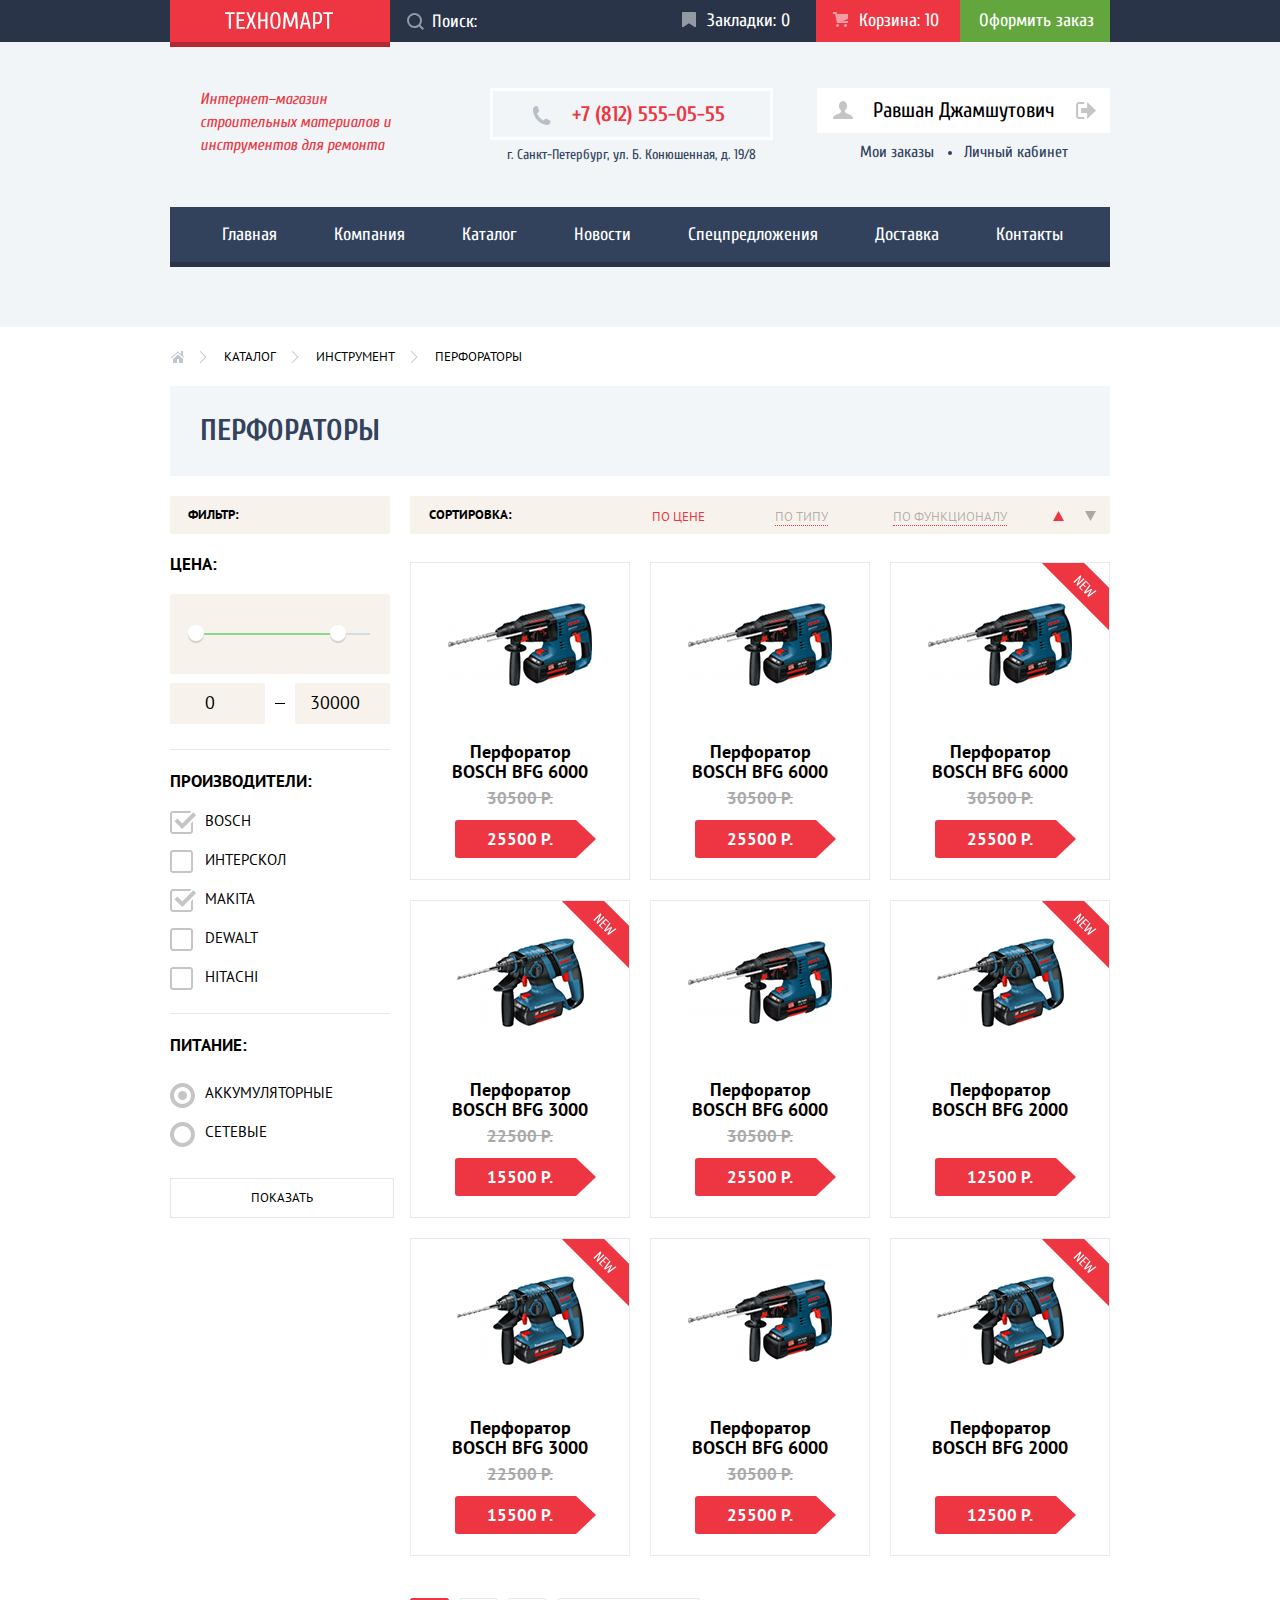
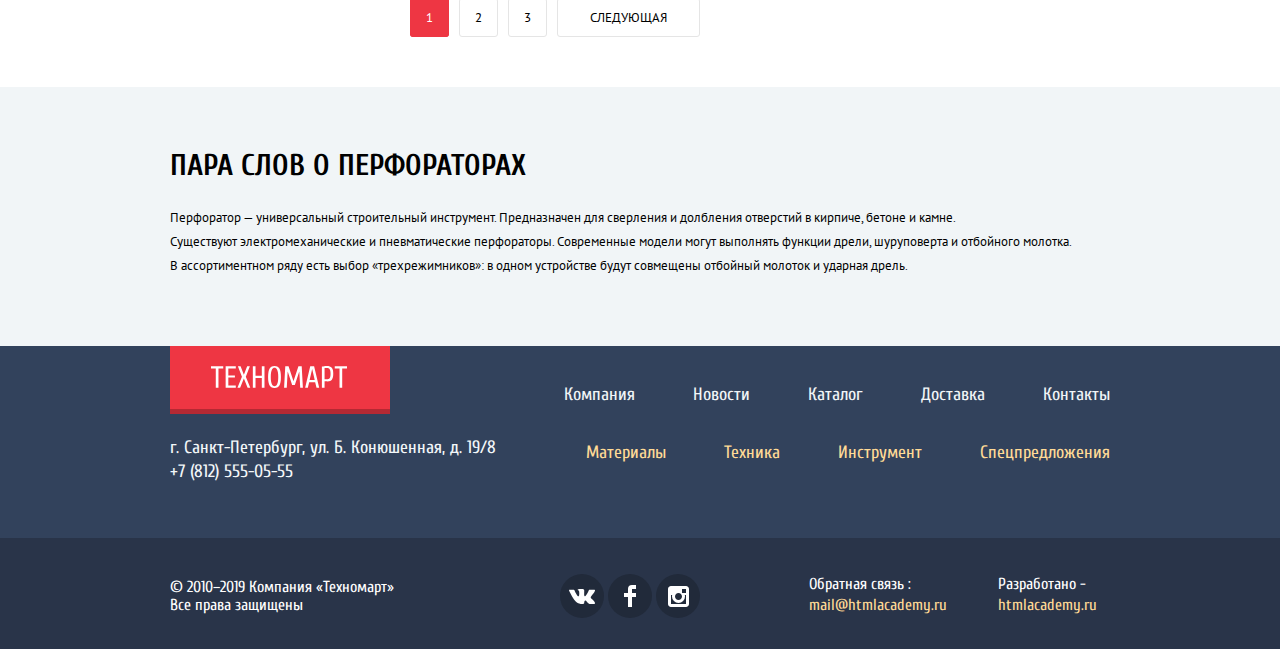
==== catalog.html @ 27605717 "Сделал правки по мелкой сетке" ====
<!DOCTYPE html>
<html class="page" lang="ru">
  <head>
    <meta charset="utf-8">
    <title>HTML Academy: Техномарт</title>
    <link href="https://fonts.googleapis.com/css2?family=Cuprum:ital,wght@0,400;0,700;1,400&family=PT+Sans&display=swap"
      rel="stylesheet">
    <link rel="stylesheet" href="css/normalize.css">
    <link rel="stylesheet" href="css/style.css">
  </head>
  <body class="page-body">

    <header class="page-header">
      <div class="page-header__wrap--background">
        <div class="page-header__wrap container">
          <a class="page-header__logo-link" href="index.html">
            <img class="page-header__logo-img" src="images/logo-technomart.svg" alt="Логотип Техномарт">
          </a>
          <form class="page-header__search-form" action="https://echo.htmlacademy.ru" method="post">
            <label class="visually-hidden" for="main-search">Поиск</label>
            <input class="page-header__search" type="search" name="text" id="main-search" placeholder="Поиск:">
            <svg class="page-header__search--svg" xmlns="http://www.w3.org/2000/svg" width="17" height="17" viewBox="0 0 17 17">
              <path d="M17 15.586l-3.542-3.542A7.465 7.465 0 0 0 15 7.5 7.5 7.5 0 1 0 7.5 15c1.71 0 3.282-.579
                 4.544-1.542L15.586 17 17 15.586zM2 7.5C2 4.467 4.467 2 7.5 2 10.532 2 13
                 4.467 13 7.5c0 3.032-2.468 5.5-5.5 5.5A5.506 5.506 0 0 1 2 7.5z" />
            </svg>
          </form>
          <div class="page-header__wrap-carts">
            <a class="link page-header__bookmark-link" href="#">Закладки: 0</a>
            <a class="link page-header__cart-link page-header__cart-link--red" href="#">Корзина: 10</a>
            <a class="link page-header__order-link" href="#">Оформить заказ</a>
          </div>
        </div>
      </div>
      <div class="page-header__wrap-inner container">
        <p class="page-header__title">
          Интернет&ndash;магазин
          строительных материалов
          и инструментов для ремонта
        </p>
        <div class="page-header__wrap-communication">
          <a class="page-header__tel-link" href="tel:+78125550555">
            <img class="page-header__tel-img" src="images/icon-phone.svg" alt="">
            +7 (812) 555-05-55
          </a>
          <p class="page-header__text">
            г. Санкт-Петербург, ул. Б. Конюшенная, д. 19/8
          </p>
        </div>
        <div class="page-header__wrap-user">
          <div class="page-header__user-box">
            <a class="page-header__user" href="#">
              <svg class="page-header__login-picture page-header__user-picture--catalog" xmlns="http://www.w3.org/2000/svg"
                width="20" height="18"
                viewBox="0 0 20 18">
                <path d="M17.881 14.166c-2.144-.735-4.256-1.666-5.207-2.39-.657-.501-.77-1.618-.517-2.415 1.118-.903 1.864-2.477 
                  1.864-4.278C14.021 2.276 12.221 0 10 0S5.979 2.276 5.979 5.083c0 1.801.746 3.374 1.863 4.277.253.798.141 
                  1.915-.517 2.416-.95.724-3.063 1.654-5.207 2.39S0 18 0 18h20s.025-3.099-2.119-3.834z"/>
              </svg>
              Равшан Джамшутович
            </a>
            <a href="" class="page-header__logout-link">    
              <svg class="page-header__logout-picture--catalog"
                xmlns="http://www.w3.org/2000/svg" width="21" height="17" viewBox="0 0 21 17">
                <path d="M21 8.5L12.125 0v6h-6v5h6v6z"/>
                <path d="M3.106 13.952V3.048c.018-.376.171-1.057 1.01-1.057h5.027V0H4.116C1.938 0 1.112 1.81 
                  1.087 3.027v10.946C1.112 15.189 1.938 17 4.116 17h5.027v-1.99H4.116c-.839 0-.992-.683-1.01-1.058z"/>
              </svg>
            </a>
          </div>
          <ul class="page-header__user-list">
            <li class="page-header__user-item">
              <a class="page-header__user-link" href="#">Мои заказы</a>
            </li>
            <li class="page-header__user-item">
              <a class="page-header__user-link" href="#">Личный кабинет</a>
            </li>
          </ul>
        </div>
      </div>
      <nav class="page-header__navigation container">
        <div class="page-header__wrap-navigation">
          <ul class="page-header__nav-list">
            <li class="page-header__nav-item">
              <a class="page-header__nav-link page-header__nav-link--left" href="index.html">Главная</a>
            </li>
            <li class="page-header__nav-item">
              <a class="page-header__nav-link" href="#">Компания</a>
            </li>
            <li class="page-header__nav-item">
              <a class="page-header__nav-link" href="#">Каталог</a>
            </li>
            <li class="page-header__nav-item">
              <a class="page-header__nav-link" href="#">Новости</a>
            </li>
            <li class="page-header__nav-item">
              <a class="page-header__nav-link" href="#">Спецпредложения</a>
            </li>
            <li class="page-header__nav-item">
              <a class="page-header__nav-link" href="#">Доставка</a>
            </li>
            <li class="page-header__nav-item">
              <a class="page-header__nav-link page-header__nav-link--right" href="#">Контакты</a>
            </li>
          </ul>
        </div>
      </nav>
    </header>

    <main class="page-catalog">
      <div class="container">
        <ul class="page-catalog__list">
          <li class="page-catalog__item page-catalog__item--img">
            <a class="page-catalog__link page-catalog__link--img" href="index.html"><span class="visually-hidden">На
                главную</span></a>
          </li>
          <li class="page-catalog__item">
            <a class="page-catalog__link" href="#">Каталог</a>
          </li>
          <li class="page-catalog__item">
            <a class="page-catalog__link" href="#">Инструмент</a>
          </li>
          <li class="page-catalog__item">
            <a class="page-catalog__link" href="#">Перфораторы</a>
          </li>
        </ul>
        <h1 class="page-catalog__title">Перфораторы</h1>
      </div>

      <div class="main-catalog__wrap container">
        <section class="filters">
          <h2 class="filters__title">Фильтр:</h2>
          <form class="filter-form" action="http://echo.htmlacademy.ru" method="get">
            <fieldset class="filter-slider">
              <legend class="filte-slider__title">Цена:</legend>
              <div class="filter-slider__range">
                <div class="filter-slider__range-controls">
                  <div class="filter-slider__scale">
                    <div class="filter-slider__bar"></div>
                  </div>
                  <div class="filter-slider__toggle toggle-min" tabindex="0"></div>
                  <div class="filter-slider__toggle toggle-max" tabindex="0"></div>
                </div>
                <div class="filter-slider__price-controls">
                  <label for="" class="price-label min-price">
                    <input type="number" name="min-price" value="0">
                  </label>
                  <label for="" class="price-label max-price">
                    <input type="number" name="max-price" value="30000">
                  </label>
                </div>
              </div>
            </fieldset>
            <fieldset class="filter-checkbox">
              <legend class="filter-checkbox__title">производители:</legend>
              <ul class="filter-checkbox__list">
                <li class="filter-checkbox__item">
                  <label class="filter-checkbox__label" for="filter-bosch">
                    <input class=" visually-hidden filter-checkbox__input" type="checkbox" name="bosch"
                      id="filter-bosch" checked>
                      <span class="filter-checkbox__box"></span>
                      Bosch
                  </label>
                </li>
                <li class="filter-checkbox__item">    
                  <label class="filter-checkbox__label" for="filter-interscol">
                    <input class="visually-hidden filter-checkbox__input" type="checkbox" name="interscol"
                      id="filter-interscol">
                      <span class="filter-checkbox__box"></span>
                      интерскол
                  </label>
                </li>
                <li class="filter-checkbox__item">
                  <label class="filter-checkbox__label" for="filter-makita">
                    <input class="visually-hidden filter-checkbox__input" type="checkbox" name="makita"
                      id="filter-makita" checked>
                      <span class="filter-checkbox__box"></span>
                      makita
                  </label>
                </li>
                <li class="filter-checkbox__item">
                  <label class="filter-checkbox__label" for="filter-dewalt">
                    <input class="visually-hidden filter-checkbox__input" type="checkbox" name="dewalt"
                      id="filter-dewalt">
                      <span class="filter-checkbox__box"></span>
                      dewalt
                  </label>
                </li>
                <li class="filter-checkbox__item">
                  <label class="filter-checkbox__label" for="filter-hitachi">
                    <input class="visually-hidden filter-checkbox__input" type="checkbox" name="hitachi"
                      id="filter-hitachi">
                      <span class="filter-checkbox__box"></span>
                      hitachi
                  </label>
                </li>
              </ul>
            </fieldset>
            <fieldset class="filter-radio">
              <legend class="filter-radio__title">Питание:</legend>
              <ul class="filter-radio__list">
                <li class="filter-radio__item">
                  <label class="filter-radio__label" for="filter-battery">
                    <input class="visually-hidden filter-radio__input" type="radio" name="power-supply" value="battery"
                      id="filter-battery" checked>
                      <span class="filter-radio__box"></span>
                      Аккумуляторные
                  </label>
                </li>
                <li class="filter-radio__item"> 
                  <label class="filter-radio__label" for="filter-network">
                    <input class="visually-hidden filter-radio__input" type="radio" name="power-supply" value="network"
                      id="filter-network">
                      <span class="filter-radio__box"></span>
                      Сетевые
                  </label>
                </li>
              </ul>
            </fieldset>
            <button class="filter-form__button" type="submit">Показать</button>
          </form>
        </section>

        <section class="catalog">
          <div class="catalog-nav__wrap">
            <h2 class="catalog-nav__title">Сортировка:</h2>
            <ul class="catalog-nav__list">
              <li class="catalog-nav__item">
                <a class="catalog-nav__link catalog-nav__link--active" href="#">по цене</a>
              </li>
              <li class="catalog-nav__item">
                <a class="catalog-nav__link" href="#">по типу</a>
              </li>
              <li class="catalog-nav__item">
                <a class="catalog-nav__link" href="#">по функционалу</a>
              </li>
              <li class="catalog-nav__item">
                <a class="catalog-nav__link catalog-nav__link--up catalog-nav__link--active" href="#"><span
                    class="visually-hidden">вверх</span>
                  <svg class="catalog-nav__img--up" xmlns="http://www.w3.org/2000/svg" width="11" height="10"
                    viewBox="0 0 11 10">
                    <path d="M5.5 0L0 10h11z"/>
                  </svg>
                </a>
              </li>
              <li class="catalog-nav__item">
                <a class="catalog-nav__link catalog-nav__link--down" href="#"><span class="visually-hidden">вниз</span>
                  <svg class="catalog-nav__img--down" xmlns="http://www.w3.org/2000/svg" width="11" height="10"
                    viewBox="0 0 11 10">
                    <path d="M5.5 10L0 0h11"/>
                  </svg>
                </a>
              </li>
            </ul>
          </div>
          <ul class="catalog__list">
            <li class="catalog__item card__item">
              <div class="card-item__wrap-buy">
                <a class="product-link__buy link__active" href="#">Купить</a>
                <a class="product-link__bookmarks link__active" href="#">В закладки</a>
              </div>
              <div class="card-wrap__item-img">
                <img class="catalog__img" src="images/bosch-bfg-6000.png" alt="Перфоратор bosch bfg 6000">
              </div>
              <div class="card-item__wrap-info">
                <h3 class="card__item-title">
                  Перфоратор BOSCH
                  BFG 6000
                </h3>
                <p class="card__item-subtitle price__subtitle">30500 Р.</p>
                <p class="card__item-text price__text">25500 Р.</p>
              </div>
            </li>
            <li class="catalog__item card__item">
              <div class="card-item__wrap-buy">
                <a class="product-link__buy link__active" href="#">Купить</a>
                <a class="product-link__bookmarks link__active" href="#">В закладки</a>
              </div>
              <div class="card-wrap__item-img">
                <img class="catalog__img" src="images/bosch-bfg-6000.png" alt="Перфоратор bosch bfg 6000">
              </div>
              <div class="card-item__wrap-info">
                <h3 class="card__item-title">
                  Перфоратор BOSCH
                  BFG 6000
                </h3>
                <p class="card__item-subtitle price__subtitle">30500 Р.</p>
                <p class="card__item-text price__text">25500 Р.</p>
              </div>
            </li>
            <li class="catalog__item card__item card__item--new">
              <div class="card-item__wrap-buy">
                <a class="product-link__buy link__active" href="#">Купить</a>
                <a class="product-link__bookmarks link__active" href="#">В закладки</a>
              </div>
              <div class="card-wrap__item-img">
                <img class="catalog__img" src="images/bosch-bfg-6000.png" alt="Перфоратор bosch bfg 6000">
              </div>
              <div class="card-item__wrap-info">
                <h3 class="card__item-title">
                  Перфоратор BOSCH
                  BFG 6000
                </h3>
                <p class="card__item-subtitle price__subtitle">30500 Р.</p>
                <p class="card__item-text price__text">25500 Р.</p>
              </div>
            </li>
            <li class="catalog__item card__item card__item--new">
              <div class="card-item__wrap-buy">
                <a class="product-link__buy link__active" href="#">Купить</a>
                <a class="product-link__bookmarks link__active" href="#">В закладки</a>
              </div>
              <div class="card-wrap__item-img">
                <img class="catalog__img" src="images/bosch-bfg-3000.png" alt="Перфоратор bosch bfg 3000">
              </div>
              <div class="card-item__wrap-info">
                <h3 class="card__item-title">
                  Перфоратор BOSCH
                  BFG 3000
                </h3>
                <p class="card__item-subtitle price__subtitle">22500 Р.</p>
                <p class="card__item-text price__text">15500 Р.</p>
              </div>
            </li>
            <li class="catalog__item card__item">
              <div class="card-item__wrap-buy">
                <a class="product-link__buy link__active" href="#">Купить</a>
                <a class="product-link__bookmarks link__active" href="#">В закладки</a>
              </div>
              <div class="card-wrap__item-img">
                <img class="catalog__img" src="images/bosch-bfg-6000.png" alt="Перфоратор bosch bfg 6000">
              </div>
              <div class="card-item__wrap-info">
                <h3 class="card__item-title">
                  Перфоратор BOSCH
                  BFG 6000
                </h3>
                <p class="card__item-subtitle price__subtitle">30500 Р.</p>
                <p class="card__item-text price__text">25500 Р.</p>
              </div>
            </li>
            <li class="catalog__item card__item card__item--new">
              <div class="card-item__wrap-buy">
                <a class="product-link__buy link__active" href="#">Купить</a>
                <a class="product-link__bookmarks link__active" href="#">В закладки</a>
              </div>
              <div class="card-wrap__item-img">
                <img class="catalog__img" src="images/bosch-bfg-2000.png" alt="Перфоратор bosch bfg 2000">
              </div>
              <div class="card-item__wrap-info">
                <h3 class="card__item-title price__title--padding">
                  Перфоратор BOSCH
                  BFG 2000
                </h3>
                <p class="card__item-text price__text">12500 Р.</p>
              </div>
            </li>
            <li class="catalog__item card__item card__item--new">
              <div class="card-item__wrap-buy">
                <a class="product-link__buy link__active" href="#">Купить</a>
                <a class="product-link__bookmarks link__active" href="#">В закладки</a>
              </div>
              <div class="card-wrap__item-img">
                <img class="catalog__img" src="images/bosch-bfg-3000.png" alt="Перфоратор bosch bfg 3000">
              </div>
              <div class="card-item__wrap-info">
                <h3 class="card__item-title">
                  Перфоратор BOSCH
                  BFG 3000
                </h3>
                <p class="card__item-subtitle price__subtitle">22500 Р.</p>
                <p class="card__item-text price__text">15500 Р.</p>
              </div>
            </li>
            <li class="catalog__item card__item">
              <div class="card-item__wrap-buy">
                <a class="product-link__buy link__active" href="#">Купить</a>
                <a class="product-link__bookmarks link__active" href="#">В закладки</a>
              </div>
              <div class="card-wrap__item-img">
                <img class="catalog__img" src="images/bosch-bfg-6000.png" alt="Перфоратор bosch bfg 6000">
              </div>
              <div class="card-item__wrap-info">
                <h3 class="card__item-title">
                  Перфоратор BOSCH
                  BFG 6000
                </h3>
                <p class="card__item-subtitle price__subtitle">30500 Р.</p>
                <p class="card__item-text price__text">25500 Р.</p>
              </div>
            </li>
            <li class="catalog__item card__item card__item--new">
              <div class="card-item__wrap-buy">
                <a class="product-link__buy link__active" href="#">Купить</a>
                <a class="product-link__bookmarks link__active" href="#">В закладки</a>
              </div>
              <div class="card-wrap__item-img">
                <img class="catalog__img" src="images/bosch-bfg-2000.png" alt="Перфоратор bosch bfg 2000">
              </div>
              <div class="card-item__wrap-info">
                <h3 class="card__item-title price__title--padding">
                  Перфоратор BOSCH
                  BFG 2000
                </h3>
                <p class="card__item-text price__text">12500 Р.</p>
              </div>
            </li>
          </ul>
          <ul class="pagination__list">
            <li class="pagination__item pagination__item--active">
              <a class="pagination__link pagination__link--active" href="#">1</a>
            </li>
            <li class="pagination__item">
              <a class="pagination__link" href="#">2</a>
            </li>
            <li class="pagination__item">
              <a class="pagination__link" href="#">3</a>
            </li>
            <li class="pagination__item">
              <a class="pagination__link pagination__link--next" href="#">Следующая</a>
            </li>
          </ul>
        </section>
      </div>

      <section class="catalog-footer">
        <div class="container">
          <h2 class="catalog-footer__title">
            ПАРА СЛОВ О ПЕРФОРАТОРАХ
          </h2>
          <p class="catalog-footer__text">
            Перфоратор — универсальный строительный инструмент. Предназначен для сверления и долбления отверстий в кирпиче,
            бетоне и камне.</br>
            Существуют электромеханические и пневматические перфораторы. Современные модели могут выполнять функции дрели,
            шуруповерта и отбойного молотка.</br>
            В ассортиментном ряду есть выбор «трехрежимников»: в одном устройстве будут совмещены отбойный молоток и ударная
            дрель.
          </p>
        </div>
      </section>
    </main>

    <footer class="page-footer">
      <div class="footer-nav">
        <div class="footer-nav__wrap container">
          <div class="footer-nav__wrap-logo">
            <a class="footer-nav__logo-link" href="index.html">
              <img class="footer-nav__logo-img" src="images/logo-technomart.svg" alt="Логотип Техномарт">
            </a>
            <p class="footer-nav__text">
              г. Санкт-Петербург, ул. Б. Конюшенная, д. 19/8
            </p>
            <a class="footer-nav__tel-link" href="tel:+78125550555">+7 (812) 555-05-55</a>
          </div>
          <div class="footer-nav__wrap-list">
            <ul class="footer-nav__list">
              <li class="footer-nav__item">
                <a class="footer-nav__link" href="#">Компания</a>
              </li>
              <li class="footer-nav__item">
                <a class="footer-nav__link" href="#">Новости</a>
              </li>
              <li class="footer-nav__item">
                <a class="footer-nav__link" href="catalog.html">Каталог</a>
              </li>
              <li class="footer-nav__item">
                <a class="footer-nav__link" href="#">Доставка</a>
              </li>
              <li class="footer-nav__item">
                <a class="footer-nav__link" href="#">Контакты</a>
              </li>
            </ul>
            <ul class="footer-nav__list--yellow">
              <li class="footer-nav__item">
                <a class="footer-nav__link footer-nav__link--yellow" href="#">Материалы</a>
              </li>
              <li class="footer-nav__item">
                <a class="footer-nav__link footer-nav__link--yellow" href="#">Техника</a>
              </li>
              <li class="footer-nav__item">
                <a class="footer-nav__link footer-nav__link--yellow" href="#">Инструмент</a>
              </li>
              <li class="footer-nav__item">
                <a class="footer-nav__link footer-nav__link--yellow" href="#">Спецпредложения</a>
              </li>
            </ul>
          </div>
        </div>
      </div>
      <div class="footer-basement">
        <div class="footer-basement__wrap container">
          <div class="footer-info">
            <p class="footer-info__text">
              © 2010–2019 Компания «Техномарт»
              Все права защищены
            </p>
          </div>
          <div class="footer-social">
            <ul class="footer-social__list">
              <li class="footer-social__item">
                <a class="footer-social__button" href="#">
                  <span class="visually-hidden">Вконтакте</span>
                  <img class="footer-social__img" src="images/icon-vk.svg" alt="Вконтакте">
                </a>
              </li>
              <li class="footer-social__item">
                <a class="footer-social__button" href="#">
                  <span class="visually-hidden">Фейсбук</span>
                  <img class="footer-social__img" src="images/icon-fb.svg" alt="Фейсбук">
                </a>
              </li class="footer-social__item">
              <li>
                <a class="footer-social__button" href="#">
                  <span class="visually-hidden">Инстаграмм</span>
                  <img class="footer-social__img" src="images/icon-insta.svg" alt="Инстаграмм">
                </a>
              </li>
            </ul>
          </div>
          <div class="footer-copyright">
            <div class="footer-copyright__box">
              <p class="footer-copyright__text">
                Обратная связь :
              </p>
              <a class="footer-copyright__link" href="#">mail@htmlacademy.ru</a>
            </div>
            <div class="footer-copyright__box">
              <p class="footer-copyright__text">
                Разработано -
              </p>
              <a class="footer-copyright__link" href="#">htmlacademy.ru</a>
            </div>
          </div>
        </div>
      </div>
    </footer>

  </body>
</html>
---- css/style.css ----
/* Variables */

:root {
  --social-bg: #212A3A;
  --black-grey: #32425C;
  --dark-blue: #293449;
  --dark-blueblack: #1D2739;
  --basic-red: #EE3643;
  --basic-green: #63A63E;
  --basic-grey: #3D546F;
  --basic-greyborder: #E5E5E5;
  --basic-greylight: #C5C5C5;
  --basic-background: #F1F5F7;
  --wight: #ffffff;
  --special-yellow: #FFBF47;
  --special-yellowblack: #FFC047;
  --special-blue: #3BBCE3;
  --special-lilac: #DC91D8;
  --special-greenlight: #8ED78F;
  --special-yellowlight: #FFD180;
  --success: #5FBB2D;
  --error: #BA2732;
  --greylight: #EAEAEA;
  --black: #000000;
  --decor-grey: #A9A9A9;
  --title-grey: #F9F5F0;
  --grey: #F3F7F9;
  --yellow: #FFDA96;
  --background: #F2F6F8;
  --filter: #F7F3EC;
  --basic-green-black: #518534;
  --wight-5: rgba(255, 255, 255, 0.5);
  --wight-3: rgba(255, 255, 255, 0.3);
  --grey-popup: #F4F4F4;
  --popup-order-grey: #F1F1F1;
  --black-bg-link: #161D29;
  --black-3: rgba(0, 0, 0, 0.3);
}

    /* Global */

*, *::before, *::after {
  box-sizing: border-box;
}    

body {
  min-width: 940px;
  font-family: "Cuprum", Arial, sans-serif;
  padding: 0;
  font-size: 18px;
  line-height: 24px;
  font-weight: normal;
  color: var(--black);
  background-color: var(--basic-background);
  box-sizing: border-box;
}

a {
  text-decoration: none;
}

img {
  max-width: 100%;
  height: auto;
}

ul {
  padding: 0;
  margin: 0;
}

h1, h2, h3, h4, h5, h6 {
  margin: 0;
  padding: 0;
}

p {
  margin: 0;
}

.container {
  width: 940px;
  margin: 0 auto;
  padding: 0;
}

.visually-hidden {
  position: absolute;
  width: 1px;
  height: 1px;
  margin: -1px;
  border: 0;
  padding: 0;
  white-space: nowrap;
  -webkit-clip-path: inset(100%);
  clip-path: inset(100%);
  clip: rect(0 0 0 0);
  overflow: hidden;
}

.button {
  color: var(--wight);
  background-color: var(--basic-red);
}

.button:active {
  background-color: var(--error);
}

.page-main {
  background-color: var(--wight);
}

.page {
  height: 100%;
}

.page-body {
  min-height: 100%;
  display: grid;
  grid-template-rows: min-content 1fr min-content;
  align-content: start;
}

  /* header */

.page-header__wrap--background {
  background-color: var(--dark-blue);
}

.page-header__wrap {
  height: 42px;
  font-size: 18px;
  line-height: 24px;
  color: var(--wight);
  background-color: var(--dark-blue);
  display: flex;
  align-items: center;
}

.page-header__logo-link {
  width: 220px;
  height: 51px;
  background-color: var(--basic-red);
  
  box-shadow: inset 0px -5px 0px rgba(0, 0, 0, 0.24);
}

.page-header__logo-img {
  padding: 16px 57px 17px 55px;
}

.page-header__logo-img:active {
  background-color: var(--error);
}

.page-header__search-form {
  position: relative;
}

.page-header__search {
  outline: none;
  width: 271px;
  height: 42px;
  border: none;
  background-color: var(--dark-blue);
  padding-left: 42px;
}

.page-header__search::placeholder {
  color: var(--wight);
  font-size: 18px;
  line-height: 24px;
}

.page-header__search:focus {
  background-color: var(--wight);
  color: var(--black);
  border: none;
}

.page-header__search--svg {
  position: absolute;
  fill: var(--wight);
  opacity: 0.5;
  background-color: transparent;
  left: 17px;
  top: 13px;
}

.page-header__search:focus + .page-header__search--svg {
  fill: var(--basic-red);
  opacity: 1;
}

.page-header__wrap-carts {
  display: flex;
  margin-left: auto;
}

.link {
  list-style: none;
  color: var(--wight);
}

.page-header__bookmark-link {
  position: relative;
  padding: 9px 26px 9px 43px;
}

.page-header__bookmark-link:active {
  color: var(--wight-5);
  background-color: var(--black-bg-link);
}

.page-header__bookmark-link::before {
  content: " ";
  position: absolute;
  left: 18px;
  top: 12px;
  width: 15px;
  height: 15px;
  background-image: url(../images/icon-bookmark.svg);
  background-repeat: no-repeat;
  background-position: 0 0;
  opacity: 0.5;
}

.page-header__bookmark-link:hover::before {
  opacity: 1;
}

.page-header__bookmark-link:active::before {
  opacity: 0.5;
}

.page-header__cart-link {
  position: relative;
  padding: 9px 26px 9px 43px;
}

.page-header__cart-link:active {
  color: var(--wight-5);
  background-color: var(--black-bg-link);
}

.page-header__cart-link::before {
  content: " ";
  position: absolute;
  left: 17px;
  top: 12px;
  width: 15px;
  height: 15px;
  background-image: url(../images/icon-cart.svg);
  background-repeat: no-repeat;
  background-position: 0 0;
  opacity: 0.5;
}

.page-header__cart-link:hover::before {
  opacity: 1;
}

.page-header__cart-link:active::before {
  opacity: 0.5;
}

.page-header__cart-link--red {
  background-color: var(--basic-red);
  padding: 9px 21px 9px 43px;
}

.page-header__order-link {
  background-color: var(--basic-green);
  padding: 9px 16px 9px 19px;
}

.page-header__order-link:hover {
  background-color: var(--success);
}

.page-header__order-link:active {
  color: var(--wight-5);
}

.page-header__wrap-inner {
  display: flex;
  padding-top: 46px;
  padding-bottom: 40px;
}

.page-header__title {
  font-size: 16px;
  line-height: 23px;
  font-style: italic;
  font-weight: normal;
  color: var(--basic-red);
  flex-basis: 197px;
  padding-left: 30px;
  padding-right: 93px;
  box-sizing: content-box; 
}

.page-header__wrap-communication {
  text-align: center;
}

.page-header__tel-link {
  display: block;
  font-size: 21px;
  line-height: 30px;
  font-weight: bold;
  color: var(--basic-red);
  border: 3px solid var(--wight);
  box-sizing: border-box;
  padding: 8px 45px 8px 39px;
}

.page-header__tel-img {
  vertical-align: middle;
  margin-right: 16px;
}

.page-header__text {
  font-size: 14px;
  line-height: 24px;
  color: var(--black-grey);
  padding-top: 3px;
}

.page-header__wrap-login {
  display: flex;
  flex-wrap: wrap;
  align-items: flex-start;
  margin-left: auto;
}

.page-header__user-box {
  display: flex;
  align-items: center;
  background-color: var(--wight);
}

.page-header__user {
  position: relative;
  font-size: 21px;
  line-height: 21px;
  color: var(--black);
  padding-top: 12px;
  padding-bottom: 12px;
  padding-left: 56px;
}

.page-header__user:active {
  color: var(--basic-greylight);
}

.page-header__user-picture--catalog {
  position: absolute;
  top: 13px;
  left: 16px;
}

.page-header__user:hover .page-header__user-picture--catalog {
  fill: var(--black-grey);
}

.page-header__user:active .page-header__user-picture--catalog {
  fill: var(--basic-greylight);
}

.page-header__logout-link {
  display: flex;
  padding: 14px 14px 14px 20px;
}

.page-header__logout-picture--catalog {
  fill: var(--basic-greylight);
}

.page-header__logout-link:hover .page-header__logout-picture--catalog {
  fill: var(--basic-grey);
}

.page-header__logout-link:active .page-header__logout-picture--catalog {
  fill: var(--basic-greylight);
}

.user-link {
  display: block;
  font-size: 21px;
  line-height: 21px;
  color: var(--black);
  background-color: var(--wight);
  padding: 12px 24px;
}

.page-header__login-link {
  display: flex;
  align-items: center;
  padding: 12px 24px;
  margin-right: 10px;
}

.page-header__login-link:hover {
  color: var(--basic-red);
}

.page-header__login-link:hover .page-header__login-picture {
  fill: var(--basic-grey);
}

.page-header__login-picture {
  fill: var(--basic-greylight);
  margin-right: 6px;
}

.page-header__login-link:active .page-header__login-picture {
  fill: var(--basic-greylight);
}

.page-header__registration-link:hover {
  color: var(--basic-red);
}

.user-link:active {
  color: var(--basic-greylight);
}

.page-header__user-link {
  margin-left: auto;
  font-size: 16px;
  line-height: 18px;
  color: var(--black-grey);
}

.page-header__navigation {
  padding-bottom: 60px;
}

.page-header__wrap-navigation {
  background-color: var(--black-grey);
  box-shadow: inset 0px -5px 0px var(--dark-blue);
}

.page-header__nav-list {
  display: flex;
  justify-content: space-between;
  list-style: none;
}

.page-header__nav-item {
 padding-top: 16px;
 padding-bottom: 20px;
}

.page-header__nav-link {
  font-size: 18px;
  line-height: 24px;
  color: var(--wight);
  padding: 16px 24px 20px 27px;
}

.page-header__nav-link--left {
  padding-left: 52px;
}

.page-header__nav-link--right {
  padding-right: 47px;
}

.page-header__nav-link:hover {
  background-color: var(--dark-blue);
}

.page-header__nav-link:active {
  background-color: var(--dark-blueblack);
  color: var(--wight-5);
}

.page-header__wrap-user {
 display: block;
 margin-left: auto;
}

.page-header__user-list {
  list-style: none;
  display: flex;
  justify-content: center;
}

.page-header__user-item {
  position: relative;
  padding-right: 30px;
  padding-top: 7px;
}

.page-header__user-item:last-child {
  padding-right: 0;
}

.page-header__user-item:first-child::after {
  content: "";
  position: absolute;
  width: 4px;
  height: 4px;
  top: 18px;
  right: 12px;
  background-color: var(--black-grey);
  border-radius: 50%;
}

.page-header__user-link:hover {
  color: var(--basic-red);
}

.page-header__user-link:active {
  color: var(--basic-greylight);
}

.page-header__user-text {
  font-size: 21px;
  line-height: 21px;
  color: var(--black);
  padding: 12px 57px 12px 56px;
}

.page-header__user-text:active {
  color: var(--basic-greylight);
}

    /* Intro */

.intro {
  background-color: var(--wight);
  padding-top: 59px;
  padding-bottom: 59px;
}    

.intro__list {
  list-style: none;
  display: flex;
  flex-wrap: wrap;
  padding-bottom: 20px;
}

.intro__item {
  width: 300px;
  height: 123px;
  padding: 20px 22px 22px 22px;
  margin-right: 20px;
}

.intro__item:last-child {
  margin-right: 0;
}

.intro__item--special-yellow {
  position: relative;
  background-color: var(--special-yellow);
  background-image: url(../images/icon-1.svg);
  background-repeat: no-repeat;
  background-position: 214px 32px;
}

.intro__item--special-yellow::after {
  content: "";
  position: absolute;
  background-image: url(../images/catalog-new.svg);
  background-repeat: no-repeat;
  width: 100px;
  height: 70px;
  top: 0;
  right:-30px;
}

.intro__item--special-blue {
  background-color: var(--special-blue);
  background-image: url(../images/icon-2.svg);
  background-repeat: no-repeat;
  background-position: 200px 34px;
}

.intro__item--special-lilac {
  background-color: var(--special-lilac);
  background-image: url(../images/icon-3.svg);
  background-repeat: no-repeat;
  background-position: 193px 32px;
}

.intro__item--special-greenlight {
  background-color: var(--special-greenlight);
  background-image: url(../images/icon-4.svg);
  background-repeat: no-repeat;
  background-position: 197px 28px;
  margin-left: 20px;
  margin-bottom: 20px;
}

.intro__item--special-yellowblack {
  background-color: var(--special-yellowblack);
  background-image: url(../images/icon-5.svg);
  background-repeat: no-repeat;
  background-position: 193px 34px;
  margin-left: 20px;
}

.intro__item-title {
  font-size: 24px;
  line-height: 30px;
  font-weight: bold;
  color: var(--wight);
  padding-bottom: 14px;
}

.intro__item-link {
  display: flex;
  align-items: center;
  justify-content: center;
  font-size: 14px;
  line-height: 18px;
  text-transform: uppercase;
  color: var(--wight);
  background-color: var(--wight-3);
  width: 138px;
  height: 38px;
}

.intro__item-link:hover {
  background-color: rgba(197, 197, 197, 0.3);
}

.intro__item-link:active {
  background-color: rgba(169, 169, 169, 0.3);
}

.intro-slider__wrap {
  display: flex;
  justify-content: space-between;
}

.intro-slider__list {
  list-style: none;
}

.intro-slider__item {
  display: none;
  position: relative;
  width: 620px;
  height: 266px;
}

.intro-slider__item--active {
  display: block;
}

.intro-slider__title {
  position: absolute;
  left: 24px;
  top: 23px;
  font-size: 36px;
  line-height: 36px;
  font-weight: bold;
  text-transform: uppercase;
  color: var(--wight);
}

.intro-slider__text {
  position: absolute;
  left: 24px;
  top: 65px;
  font-size: 18px;
  line-height: 24px;
  color: var(--wight);
}

.intro-slider__button {
  position: absolute;
  padding: 0;
  border: none;
  width: 21px;
  height: 39px;
}

.intro-slider__button--back {
  left: 25px;
  top: 120px;
  background-image: url(../images/icon-left.svg);
  background-color: transparent;
  background-repeat: no-repeat;
  background-position: 0 0;
}

.intro-slider__button--forward {
  right: 25px;
  top: 120px;
  background-image: url(../images/icon-right.svg);
  background-color: transparent;
  background-repeat: no-repeat;
  background-position: 0 0;
}

.intro-slider__link {
  position: absolute;
  left: 24px;
  bottom: 27px;
  font-size: 14px;
  line-height: 18px;
  text-transform: uppercase;
  padding: 11px 46px 9px;
}

    /* product */

.product-title__wrap {
  background-color: var(--title-grey);
  display: flex;
  justify-content: space-between;
  align-items: center;
  min-height: 89px;
}

.product-link__buy {
  font-family: "Cuprum", Arial, sans-serif;
  font-size: 14px;
  line-height: 18px;
  text-transform: uppercase;
  color: var(--wight);
  background-color: var(--basic-green);
  box-shadow: inset 0px -3px 0px #367315;
  border-radius: 2px;
  padding: 10px 40px 10px 53px;
  position: relative;
  margin-bottom: 10px;
}

.product-link__buy::before {
  content: " ";
  background-image: url("../images/icon-cart.svg");
  background-repeat: no-repeat;
  background-position: 0 0;
  width: 20px;
  height: 20px;
  left: 30px;
  top: 10px;
  position: absolute;
  opacity: 0.4;
}

.product-link__buy:hover {
  background-color: var(--success);
}

.product-link__buy:active {
  background-color: var(--basic-green-black);
}

.product-link__bookmarks {
  font-family: "Cuprum", Arial, sans-serif;
  font-size: 14px;
  line-height: 18px;
  text-transform: uppercase;
  color: var(--black-grey);
  padding: 8px 0;
  width: 100%;
  text-align: center;
  border: 3px solid var(--basic-green);
  border-radius: 2px;
  box-sizing: border-box;
}

.product-link__bookmarks:hover {
  border: 3px solid var(--black-grey);
}

.product-link__bookmarks:active {
  opacity: 0.5;
}

.product__list {
  list-style: none;
  display: flex;
  padding-top: 20px;
  padding-bottom: 70px;
}

.product__title {
  font-size: 30px;
  line-height: 30px;
  text-transform: uppercase;
  color: var(--black-grey);
  padding-left: 28px;
}

.product__item {
  font-family: "PT Sans", Arial, sans-serif;
  margin-left: 20px;
}

.product__item:first-child {
  margin-left: 0;
}

.product-title__link {
  font-size: 14px;
  line-height: 18px;
  text-transform: uppercase;
  padding: 11px 24px 9px;
  margin-right: 14px;
}

.card__item-title {
  font-weight: bold;
  font-size: 18px;
  line-height: 20px;
  color: var(--black);
  padding-top: 20px;
  padding-bottom: 7px;
  padding-right: 30px;
  padding-left: 30px;
}

.card__item-subtitle {
  font-weight: bold;
  font-size: 17px;
  line-height: 18px;
  color: var(--decor-grey);
  text-transform: uppercase;
  text-decoration-line: line-through;
  padding-bottom: 13px;
}

.card__item-text {
  display: block;
  font-size: 17px;
  line-height: 18px;
  font-weight: bold;
  text-transform: uppercase;
  color: var(--wight);
  background-color: var(--basic-red);
}

.card-item__wrap-info {
  display: flex;
  flex-direction: column;
  align-items: center;
  flex-wrap: wrap;
  align-content: flex-end;
  padding-bottom: 21px;
  text-align: center;
}

.card-wrap__item-img {
  display: flex;
  align-items: center;
  justify-content: center;
  height: 155px;
}

.price__text {
  position: relative;
  text-align: center;
  padding: 10px 23px 10px 32px;
  border-top-left-radius: 3px;
  border-bottom-left-radius: 3px;
  margin-right: 9px;
}

.price__text::after {
  content: "";
  position: absolute;
  border: 19px solid transparent;
  border-left: 20px solid var(--basic-red);
  top: 0;
  right: -39px;
}

.price__title--padding {
  padding-bottom: 38px;
}

.card__item {
  display: flex;
  flex-direction: column;
  justify-content: flex-end;
  background-color: var(--wight);
  border: 1px solid var(--greylight);
  box-sizing: border-box;
  width: 220px;
  min-height: 318px;
}

.card__item:hover {
  box-shadow: 0px 4px 20px rgba(0, 0, 0, 0.15);
}

.card-item__wrap-buy {
  display: none;
}

.card__item:hover .card-wrap__item-img {
  display: none;
}

.card__item:hover .card-item__wrap-buy {
  height: 155px;
  display: flex;
  flex-wrap: wrap;
  padding: 38px 44px 27px 41px;
}

.card__item--new {
  position: relative;
}

.card__item--new::after {
  content: "";
  position: absolute;
  background-image: url(../images/catalog-new.svg);
  background-repeat: no-repeat;
  width: 100px;
  height: 70px;
  top: 0;
  right: -30px;
}

.manufacturer-title__wrap {
  background-color: var(--title-grey);
  display: flex;
  justify-content: space-between;
  align-items: center;
  min-height: 89px;
}

.manufacturer__list {
  list-style: none;
  padding-top: 20px;
  padding-bottom: 70px;
  display: grid;
  grid-template-columns: 220px 220px 220px 220px;
  grid-template-rows: 145px 145px;
  gap: 20px;
}

.manufacturer__item:hover {
  box-shadow: 0px 4px 20px rgba(0, 0, 0, 0.15);
}

.manufacturer__item:active {
  opacity: 0.5;
}

.manufacturer__title {
  font-size: 30px;
  line-height: 30px;
  text-transform: uppercase;
  color: var(--black-grey);
  padding-left: 28px;
}

.manufacturer-title__link {
  font-size: 14px;
  line-height: 18px;
  text-transform: uppercase;
  padding: 11px 38px 9px 39px;
  margin-right: 19px;
}

.manufacturer__link {
  display: flex;
  background-color: var(--wight);
  border: 1px solid var(--greylight);
  box-sizing: border-box;
  width: 220px;
  height: 145px;
}

.manufacturer__img {
  margin: auto;
}

    /* service */

.service {
  background-color: var(--basic-background);
}

.service__title {
  font-size: 30px;
  line-height: 30px;
  text-transform: uppercase;
  color: var(--black);
  padding-top: 64px;
  padding-bottom: 25px;
}

.service__subtitle {
  font-family: "PT Sans", Arial, sans-serif;
  font-size: 13px;
  line-height: 24px;
  color: var(--black);
  padding-bottom: 70px;
  width: 396px;
}

.service__container {
  display: block;
  padding-bottom: 99px;
}

.service__wrap {
  display: flex;
}

.service__list {
  position: relative;
  list-style: none;
}

.service__list::after {
  content: "";
  position: absolute;
  background-image: url(../images/shadow-wall.svg);
  background-repeat: no-repeat;
  width: 10px;
  height: 279px;
  top: -45px;
  right: 0px;
}

.service__title-button {
  display: flex;
  padding-top: 14px;
  padding-bottom: 17px;
  padding-left: 22px;
  font-size: 21px;
  line-height: 30px;
  font-weight: bold;
  color: var(--wight);
  background-color: var(--black-grey);
  border: none;
  width: 240px;
  height: 61px;
  box-shadow: 0px 1px 0px #293449,
  inset 0px 1px 0px #405069;
}

.service__title-button:hover {
  background-color: var(--dark-blue);
  color: var(--wight);
}

.service__title-button:active {
  color: var(--black-grey);
  background-color: var(--wight);
}

.service__title-button--active {
  color: var(--black-grey);
  background-color: var(--wight);
  box-shadow: 0px 1px 0px var(--wight);
}

.service-item__list {
  position: relative;
  list-style: none;
  padding-left: 80px;
}

.service-item__item {
  display: none;
}

.service-item__item--active {
  display: block;
}

.service-item__item--delivery::after {
  content: "";
  position: absolute;
  background-image: url(../images/delivery.png);
  background-repeat: no-repeat;
  width: 468px;
  height: 261px;
  right: -307px;
  bottom: -122px;
}

.service-item__item--guarantee::after {
  content: "";
  position: absolute;
  background-image: url(../images/guarantee.png);
  background-repeat: no-repeat;
  width: 389px;
  height: 283px;
  right: -307px;
  bottom: -103px;
}

.service-item__item--credit::after {
  content: "";
  position: absolute;
  background-image: url(../images/credit.png);
  background-repeat: no-repeat;
  width: 465px;
  height: 285px;
  right: -307px;
  bottom: -119px;
}

.service-item__title {
  font-size: 30px;
  line-height: 30px;
  text-transform: uppercase;
  color: var(--black-grey);
}

.service-item__text {
  font-family: "PT Sans", Arial, sans-serif;
  font-size: 13px;
  line-height: 24px;
  color: var(--black);
  padding-top: 30px;
  width: 313px;
}

.service-item__text-delivery {
  width: 220px;
  padding: 0;
}

.service-item__text-credit {
  width: 309px;
  padding: 0;
  padding-bottom: 20px;
}

.service-item__button {
  display: inline-block;
  font-size: 14px;
  line-height: 18px;
  text-transform: uppercase;
  padding: 9px 40px;
  border-radius: 3px;
}

    /* feature */
.feature__wrap {
  display: flex;
  justify-content: space-between;
  flex-wrap: wrap;
  padding: 70px 0;
}

.feature {
  background-color: var(--wight);
}

.feature__title {
  font-size: 30px;
  line-height: 30px;
  text-transform: uppercase;
  color: var(--black);
}

.feature__text {
  font-family: "PT Sans", Arial, sans-serif;
  font-size: 13px;
  line-height: 24px;
  color: var(--black);
  padding-top: 24px;
  padding-bottom: 5px;
}

.feature__list {
  list-style: none;
  margin: 0;
  padding: 0;
  padding-left: 35px;
}

.feature__item {
  position: relative;
  font-size: 18px;
  line-height: 24px;
  color: var(--black);
  padding-bottom: 12px;
}

.feature__item::before {
  content: "";
  position: absolute;
  width: 25px;
  height: 2px;
  background-color: var(--basic-red);
  left: -35px;
  top: 10px;
}

.feature__item:last-child {
  padding-bottom: 20px;
}

.feature__button {
  display: inline-block;
  font-size: 14px;
  line-height: 18px;
  text-transform: uppercase;
  padding: 11px 40px 9px 40px;
}

.contact__title {
  font-size: 30px;
  line-height: 30px;
  text-transform: uppercase;
  color: var(--black);
  padding-bottom: 24px;
}

.contact__text {
  font-family: "PT Sans", Arial, sans-serif;
  font-size: 13px;
  line-height: 24px;
  color: var(--black);
  padding-bottom: 32px;
}

.contact__button {
  font-size: 14px;
  line-height: 18px;
  text-transform: uppercase;
  padding-top: 11px;
  padding-bottom: 9px;
  text-align: center;
}

.contact__wrap {
  display: flex;
  flex-direction: column;
}

.contact__img {
  padding-bottom: 25px;
}

    /* footer */

.footer-nav__logo-link {
  background-color: var(--basic-red);
  box-shadow: inset 0px -5px 0px rgba(0, 0, 0, 0.24);
  padding: 20px 41px 25px;
  margin-bottom: 22px;
  width: 220px;
  height: 68px;
}

.footer-nav__logo-link:active {
  background-color: var(--error);
}

.footer-nav {
  background-color: var(--black-grey);
}

.footer-nav__wrap {
  display: flex;
  justify-content: space-between;
  padding-bottom: 54px;
}

.footer-nav__wrap-logo {
  display: flex;
  flex-direction: column;
}

.footer-nav__text {
  font-size: 18px;
  line-height: 24px;
  color: var(--grey);
}

.footer-nav__tel-link {
  font-size: 18px;
  line-height: 24px;
  color: var(--grey);
}

.footer-nav__list {
  list-style: none;
  display: flex;
  padding-top: 37px;
  padding-bottom: 34px;
}

.footer-nav__item {
  padding-left: 58px;
}

.footer-nav__item:hover {
  text-decoration: underline;
}
.footer-nav__item:active {
  opacity: 0.5;
  text-decoration: none;
}

.footer-nav__link {
  font-size: 18px;
  line-height: 24px;
  color: var(--basic-background);
}

.footer-nav__wrap-list {
  display: flex;
  flex-direction: column;
}

.footer-nav__list--yellow {
  list-style: none;
  display: flex;
  margin-left: auto;
}

.footer-nav__link--yellow {
  color: var(--yellow);
}

.footer-basement {
  background-color: var(--dark-blue);
}

.footer-basement__wrap {
  display: flex;
  align-items: center;
  padding-top: 34px;
  padding-bottom: 29px;
}

.footer-info {
  width: 227px;
}

.footer-info__text {
  font-size: 16px;
  line-height: 18px;
  color: var(--wight);
}

.footer-social {
  padding-left: 161px;
}

.footer-social__list {
  list-style: none;
  display: flex;
}

.footer-social__button {
  display: flex;
  align-items: center;
  justify-content: center;
  width: 44px;
  height: 44px;
  background-color: var(--social-bg);
  border-radius: 50%;
  margin: 2px; 
}

.footer-social__button:hover,
.footer-social__button:active {
  background-color: var(--basic-red);
}

.footer-copyright {
  display: flex;
  margin-left: auto;
}

.footer-copyright__box {
  padding-left: 51px;
}

.footer-copyright__box:first-child {
  padding-left: 0;
}

.footer-copyright__box:last-child {
  padding-right: 13px;
}

.footer-copyright__text {
  font-size: 16px;
  line-height: 18px;
  color: var(--wight);
}

.footer-copyright__link {
  font-size: 16px;
  line-height: 18px;
  color: var(--yellow);
}

.footer-copyright__link:hover {
  text-decoration: underline;
}

.footer-copyright__link:active {
  color: var(--basic-red);
  text-decoration: none;
}

    /* page-catalog */

.page-catalog {
  background-color: var(--wight);
}

.page-catalog__list {
  list-style: none;
  display: flex;
  padding-top: 21px;
  padding-bottom: 20px;
}

.page-catalog__item {
  position: relative;
  font-family: "PT Sans", Arial, sans-serif;
  font-size: 13px;
  line-height: 18px;
  text-transform: uppercase;
  margin-right: 40px;
}

.page-catalog__item::after {
  content: "";
  position: absolute;
  width: 8px;
  height: 12px;
  top: 3px;
  right: -23px;
  background-image: url(../images/icon-right-small.svg);
  background-repeat: no-repeat;
  background-position: 0 0;
}

.page-catalog__item:last-child::after {
  display: none;
}

.page-catalog__link {
  color: var(--black);
}

.page-catalog__link--img {
  display: block;
  width: 14px;
  height: 12px;
}

.page-catalog__item--img {
  background-image: url(../images/icon-home.svg);
  background-repeat: no-repeat;
  background-position: 0 3px;
  width: 14px;
  height: 15px;
  margin-right: 40px;
  padding-right: 0;
}

.page-catalog__title {
  font-size: 30px;
  line-height: 30px;
  text-transform: uppercase;
  color: var(--black-grey);
  background-color: var(--background);
  padding-top: 30px;
  padding-left: 30px;
  padding-bottom: 30px;
  margin-bottom: 20px;
}

    /* filters */

.main-catalog__wrap {
  display: flex;
}

.filters {
  font-family: "PT Sans", Arial, sans-serif;
  width: 220px;
  margin-right: 20px;
}

.filters__wrap {
  display: flex;
}

.filters__title {
  padding: 10px 151px 10px 18px;
  border-radius: 2px;
  font-size:13px;
  line-height: 18px;
  color: var(--black);
  text-transform: uppercase;
  background-color: var(--filter);
}

.filter-slider {
  margin: 0;
  padding: 0;
  border: none;
}

.filter-slider__range {
  width: 220px;
  margin-top: 15px;
  border-bottom: 1px solid var(--greylight);
  width: 220px;
  padding-bottom: 25px;
}

.filter-slider__range-controls {
  position: relative;
  height: 80px;
  margin-bottom: 9px;
  padding-top: 39px;
  padding-right: 20px;
  padding-left: 20px;
  background-color: var(--filter);
  border-radius: 2px;
}

.filter-slider__scale {
  height: 2px;
  background: #D7DCDE;
}

.filter-slider__bar {
  width: 80%;
  height: 2px;
  background: var(--special-greenlight)
}

.filter-slider__toggle {
  position: absolute;
  top: 31px;
  left: 0;
  width: 4px;
  height: 4px;
  padding: 0;
  border: 8px solid var(--wight);
  background-color: #ababab;
  border-radius: 50%;
  box-shadow: 0 2px 1px 0 #cfcfcf;
  cursor: pointer;
}

.toggle-min {
  left: 18px;
}

.toggle-max {
  left: 160px;
}

.filter-slider__price-controls {
  display: flex;
  justify-content: space-between;
}

.filter-slider__price-controls input {
  width: 95px;
  padding: 10px;
  text-align: center;
  color: var(--black);
  border: none;
  border-radius: 2px;
  background-color: var(--filter); 
}

.min-price {
  position: relative;
}

.min-price::after {
  content: "";
  position: absolute;
  width: 10px;
  height: 1px;
  background-color: var(--black);
  right: -20px;
  top: 20px;
}

.filte-slider__title {
  font-size: 17px;
  line-height: 30px;
  font-weight: bold;
  text-transform: uppercase;
  color: var(--black);
  padding-top: 15px;
}

.filter-checkbox {
  margin: 0;
  padding: 0;
  border: none;
}

.filter-checkbox__title {
  font-size: 17px;
  line-height: 30px;
  font-weight: bold;
  text-transform: uppercase;
  color: var(--black);
  padding-top: 16px;
  padding-bottom: 15px;
}

.filter-checkbox__list {
  list-style: none;
  margin: 0;
  padding-bottom: 7px;
  border-bottom: 1px solid var(--greylight);
  padding-left: 35px;
}

.filter-checkbox__item {
  padding-bottom: 20px;
}

.filter-checkbox__label {
  position: relative;
  display: block;
  cursor: pointer;
  user-select: none;
  font-size: 15px;
  line-height: 19px;
  text-transform: uppercase;
  color: var(--black);
}

.filter-checkbox__input {
  position: absolute;
}

.filter-checkbox__box {
  position: absolute;
  width: 26px;
  height: 23px;
  background-image: url(../images/checkbox-off.svg);
  background-repeat: no-repeat;
  margin-left: -35px;
}

.filter-checkbox__input:checked + .filter-checkbox__box {
  background-image: url(../images/checkbox-on.svg);
  background-repeat: no-repeat;
}

.filter-checkbox__input:hover + .filter-checkbox__box,
.filter-checkbox__input:focus + .filter-checkbox__box {
  background-image: url(../images/checkbox-off-hover.svg);
  background-repeat: no-repeat;
}

.filter-checkbox__input:checked:hover + .filter-checkbox__box,
.filter-checkbox__input:checked:focus + .filter-checkbox__box {
  background-image: url(../images/checkbox-on-hover.svg);
  background-repeat: no-repeat;
}

.filter-checkbox__input:disabled + .filter-checkbox__box {
  opacity: 0.3;
}

.filter-radio {
  margin: 0;
  padding: 0;
  border: none;
}

.filter-radio__title {
  font-size: 17px;
  line-height: 30px;
  font-weight: bold;
  text-transform: uppercase;
  color: var(--black);
  padding-top: 16px;
  padding-bottom: 23px;
}

.filter-radio__list {
  list-style: none;
  padding-bottom: 17px;
  padding-left: 35px;
}

.filter-radio__item {
  padding-bottom: 20px;
}

.filter-radio__label {
  position: relative;
  display: block;
  cursor: pointer;
  user-select: none;
  font-size: 15px;
  line-height: 19px;
  text-transform: uppercase;
  color: var(--black);
}

.filter-radio__input {
  position: absolute;
}

.filter-radio__box {
  position: absolute;
  width: 25px;
  height: 25px;
  background-image: url(../images/radio-off.svg);
  background-repeat: no-repeat;
  background-color: var(--wight);
  margin-left: -35px;
}

.filter-radio__input:checked + .filter-radio__box {
  background-image: url(../images/radio-on.svg);
  background-repeat: no-repeat;
}

.filter-radio__input:hover + .filter-radio__box,
.filter-radio__input:focus + .filter-radio__box {
  background-image: url(../images/radio-off-hover.svg);
  background-repeat: no-repeat;
}

.filter-radio__input:checked:hover + .filter-radio__box,
.filter-radio__input:checked:focus + .filter-radio__box {
  background-image: url(../images/radio-on-hover.svg);
  background-repeat: no-repeat;
}

.filter-radio__input:disabled + .filter-radio__box {
  opacity: 0.3;
}

.filter-form__button {
  font-size: 13px;
  line-height: 18px;
  text-transform: uppercase;
  color: var(--black);
  background-color: var(--wight);
  border: 1px solid var(--basic-greyborder);
  padding: 10px 80px;
}

.filter-form__button:hover {
  border: 1px solid var(--basic-greylight);
}

    /* catalog */

.catalog {
  font-family: "PT Sans", Arial, sans-serif;
}

.catalog-nav__wrap {
  background-color: var(--filter);
  display: flex;
  align-items: center;
  border-radius: 2px;
}

.catalog-nav__title {
  font-size: 13px;
  line-height: 18px;
  color: var(--black);
  text-transform: uppercase;
  background-color: var(--filter);
  padding: 10px 140px 10px 19px;
}

.catalog-nav__list {
  list-style: none;
  display: flex;
}

.catalog-nav__item {
  padding-right: 70px;
}

.catalog-nav__item:nth-child(2) {
  padding-right: 65px;
}

.catalog-nav__item:nth-child(3) {
  padding-right: 46px;
}

.catalog-nav__item:nth-child(4) {
  padding-right: 21px;
}

.catalog-nav__item:last-child {
  padding-right: 0;
}

.catalog-nav__link {
  fill: var(--black-3);
  color: var(--black-3);
  font-size: 13px;
  line-height: 18px;
  text-transform: uppercase;
  border-bottom: 1px dotted var(--basic-red);
}

.catalog-nav__link:hover {
  fill: var(--black);
  color: var(--black);
  border-bottom: 1px solid var(--basic-red);
}

.catalog-nav__link:focus {
  fill: var(--basic-red);
  color: var(--basic-red);
  opacity: 1;
  border-bottom: none;
}

.catalog-nav__link--up {
  border-bottom: none;
}

.catalog-nav__link--down {
  border-bottom: none;
}

.catalog-nav__link--active {
  color: var(--basic-red);
  fill: var(--basic-red);
  opacity: 1;
  border-bottom: none;
}

.catalog__list {
  display: grid;
  grid-template-columns: 220px 220px 220px;
  gap: 20px;
  list-style: none;
  padding-top: 28px;
}

.catalog__title {
  font-size: 18px;
  line-height: 20px;
  font-weight: bold;
  color: var(--black);
}

.catalog__subtitle {
  font-size: 17px;
  line-height: 18px;
  font-weight: bold;
  text-transform: uppercase;
  text-decoration: line-through;
  color: var(--decor-grey);
}

.catalog__button {
  display: inline-block;
  font-size: 17px;
  line-height: 18px;
  font-weight: bold;
  text-transform: uppercase;
  color: var(--wight);
  background-color: var(--basic-red);
}

.pagination__list {
  display: flex;
  list-style: none;
  padding-top: 48px;
  padding-bottom: 59px;
}

.pagination__item {
  padding-right: 10px;
  background-color: var(--wight);
}

.pagination__link {
  border: 1px solid var(--basic-greyborder);
  border-radius: 3px;
  padding: 10px 15px;
  font-size: 13px;
  line-height: 18px;
  color: var(--black);
  text-transform: uppercase;
}

.pagination__link:hover {
  border: 1px solid var(--basic-greylight);
}

.pagination__link:active {
  border: 1px solid var(--basic-red);
}

.pagination__link--active {
  color: var(--wight);
  background-color: var(--basic-red);
  border: 1px solid var(--basic-red);
}

.pagination__link--next {
  padding: 10px 32px;
}

    /* catalog-footer */

.catalog-footer {
  background-color: var(--basic-background);
}

.catalog-footer__title {
  font-size: 30px;
  line-height: 30px;
  text-transform: uppercase;
  color: var(--black);
  padding-top: 64px;
  padding-bottom: 25px;
}

.catalog-footer__text {
  font-family: "PT Sans", Arial, sans-serif;
  font-size: 13px;
  line-height: 24px;
  color: var(--black);
  padding-bottom: 68px;
}

    /* popup-write */

.popup-write {
  margin: 0 auto;
  width: 620px;
  height: 430px;
  box-shadow: 0px 4px 20px rgba(0, 0, 0, 0.15);
  border-top: 7px solid var(--basic-red);
  background-color: var(--wight);
}

.popup-write__form-wrap {
  padding-right: 80px;
  padding-left: 80px;
  padding-top: 35px;
  padding-bottom: 34px;
}

.popup-write__label {
  display: block;
  padding-bottom: 11px;
}

.popup-write__label--textarea {
  padding-top: 13px;
}

.popup-write__wrap {
  display: flex;
  justify-content: space-between;
}

.popup-write__input {
  width: 220px;
  height: 38px;
  background-color: var(--wight);
  border: 2px solid var(--basic-greylight);
  box-sizing: border-box;
  border-radius: 2px;
  padding: 0 12px;
}

.popup-write__input::placeholder {
  font-family: "PT Sans", Arial, sans-serif;
  font-size: 13px;
  line-height: 24px;
  color: var(--decor-grey);
}

.popup-write__textarea {
  width: 460px;
  background-color: var(--wight);
  border: 2px solid var(--basic-greylight);
  box-sizing: border-box;
  border-radius: 2px;
  padding: 7px 12px;
}

.popup-write__textarea::placeholder {
  font-family: "PT Sans", Arial, sans-serif;
  font-size: 13px;
  line-height: 24px;
  color: var(--decor-grey);
}

.popup-write__button-wrap {
  background-color: var(--grey-popup);
  padding: 37px 80px;
}

.popup-write__button {
  width: 460px;
  height: 38px;
  font-size: 14px;
  line-height: 18px;
  text-transform: uppercase;
  border: none;
  background-color: var(--basic-red);
  color: var(--wight);
}

.popup-write__button:active {
  background-color: var(--error);
}

.modal {
  position: relative;
}

.popup-button__close {
  position: absolute;
  top: 10px;
  right: 15px;
  width: 22px;
  height: 22px;
  background-color: transparent;
  border: 0;
  cursor: pointer;
}

.popup-button__close::before,
.popup-button__close::after {
  content: "";
  position: absolute;
  top: 10px;
  left: 2px;
  width: 28px;
  height: 4px;
  background-color: var(--basic-red);
  border-radius: 2px;
}

.popup-button__close::before {
  transform: rotate(45deg);
}

.popup-button__close::after {
  transform: rotate(-45deg);
}

      /* popup-map */

.popup-map {
  margin: 0 auto;
  width: 943px;
  height: 449px;
  box-shadow: 0px 4px 20px rgba(0, 0, 0, 0.15);
  border-top: 7px solid var(--basic-red);
}

      /* popup-order */

.popup-order {
  margin: 0 auto;
  width: 620px;
  height: 282px;
  border-top: 7px solid var(--basic-red);
}  

.popup-order__wrap-text {
  background-color: var(--wight);
}

.popup-order__text {
  font-size: 24px;
  line-height: 30px;
  font-weight: bold;
  text-align: center;
  padding-top: 68px;
  padding-bottom: 68px;
  background-image: url(../images/icon-mark.svg);
  background-repeat: no-repeat;
  background-position: 85px 45px;
}

.popup-order__wrap-link {
  background-color: var(--popup-order-grey);
  text-align: center;
}

.order-wrap__link {
  padding-top: 37px;
  padding-bottom: 37px;
}

.popup-order__link {
  font-size: 14px;
  line-height: 18px;
  text-transform: uppercase;
  padding: 11px 46px 9px 47px;
  color: var(--wight);
  background-color: var(--basic-red);
}

.popup-order__link--wigth {
  background-color: var(--wight);
  color: var(--black);
  margin-left: 10px;
}

.modal {
  display: none;
}
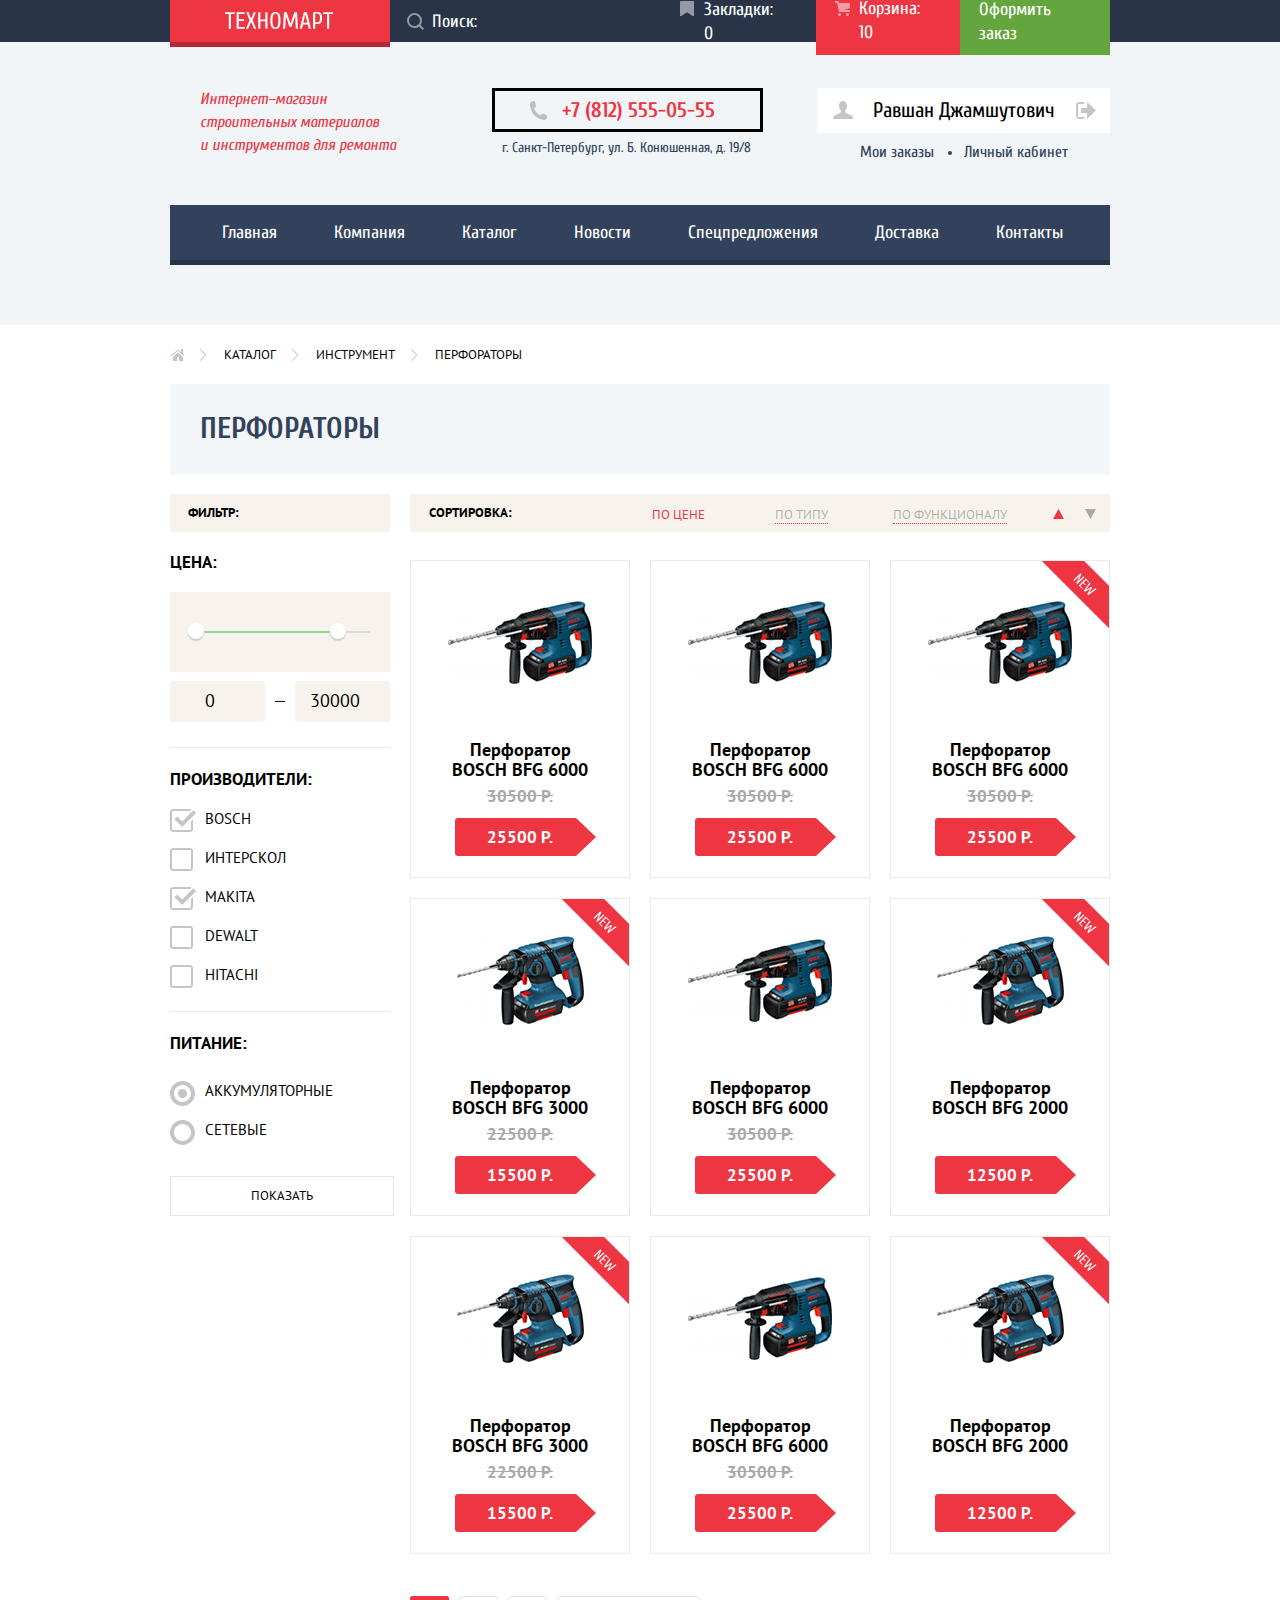
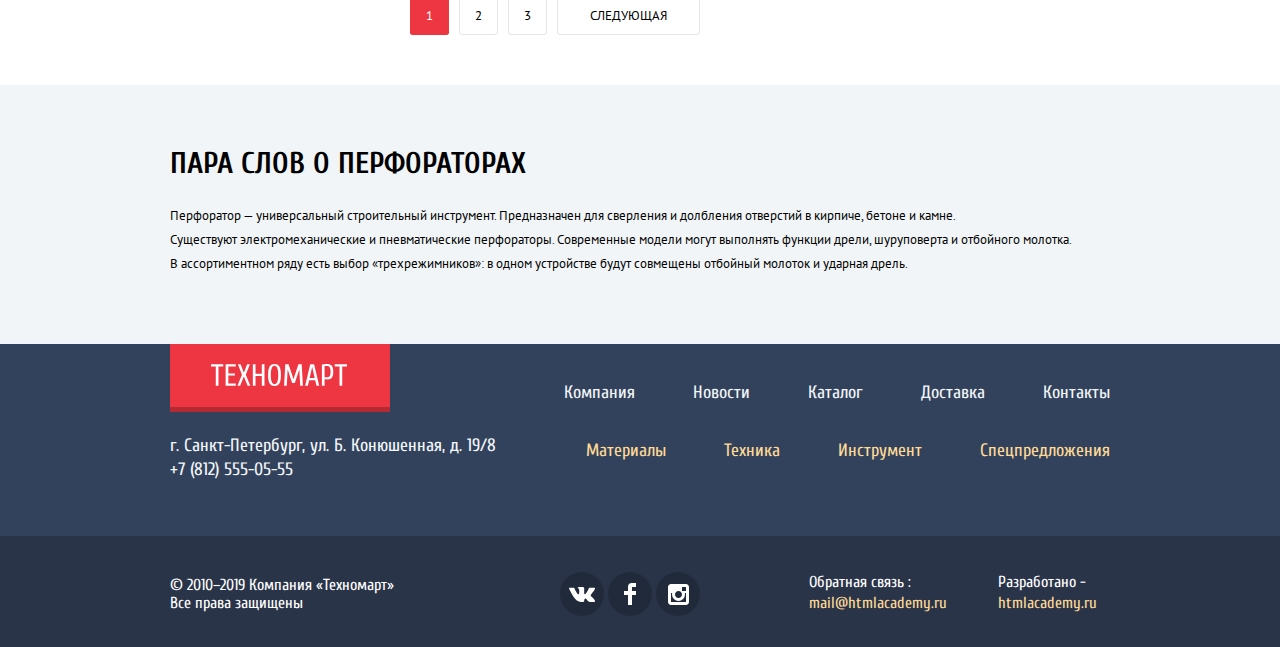
==== commit c30606ed: "Сделал ПП шапки на главной странице" ====
--- a/catalog.html
+++ b/catalog.html
@@ -27,7 +27,7 @@
           </form>
           <div class="page-header__wrap-carts">
             <a class="link page-header__bookmark-link" href="#">Закладки: 0</a>
-            <a class="link page-header__cart-link page-header__cart-link--red" href="#">Корзина: 10</a>
+            <a class="link page-header__cart-link page-header__carts-link--red" href="#">Корзина: 10</a>
             <a class="link page-header__order-link" href="#">Оформить заказ</a>
           </div>
         </div>
@@ -35,12 +35,11 @@
       <div class="page-header__wrap-inner container">
         <p class="page-header__title">
           Интернет&ndash;магазин
-          строительных материалов
+          строительных материалов<br>
           и инструментов для ремонта
         </p>
         <div class="page-header__wrap-communication">
           <a class="page-header__tel-link" href="tel:+78125550555">
-            <img class="page-header__tel-img" src="images/icon-phone.svg" alt="">
             +7 (812) 555-05-55
           </a>
           <p class="page-header__text">
@@ -142,11 +141,11 @@
                   <div class="filter-slider__toggle toggle-max" tabindex="0"></div>
                 </div>
                 <div class="filter-slider__price-controls">
-                  <label for="" class="price-label min-price">
-                    <input type="number" name="min-price" value="0">
-                  </label>
-                  <label for="" class="price-label max-price">
-                    <input type="number" name="max-price" value="30000">
+                  <label for="min-price" class="price-label min-price">
+                    <input id="min-price" type="number" name="min-price" value="0">
+                  </label>
+                  <label for="max-price" class="price-label max-price">
+                    <input id="max-price" type="number" name="max-price" value="30000">
                   </label>
                 </div>
               </div>
@@ -428,14 +427,20 @@
           <h2 class="catalog-footer__title">
             ПАРА СЛОВ О ПЕРФОРАТОРАХ
           </h2>
-          <p class="catalog-footer__text">
-            Перфоратор — универсальный строительный инструмент. Предназначен для сверления и долбления отверстий в кирпиче,
-            бетоне и камне.</br>
-            Существуют электромеханические и пневматические перфораторы. Современные модели могут выполнять функции дрели,
-            шуруповерта и отбойного молотка.</br>
-            В ассортиментном ряду есть выбор «трехрежимников»: в одном устройстве будут совмещены отбойный молоток и ударная
-            дрель.
-          </p>
+          <div class="catalog-footer__wrap-text">
+            <p class="catalog-footer__text">
+              Перфоратор — универсальный строительный инструмент. Предназначен для сверления и долбления отверстий в кирпиче,
+              бетоне и камне.
+            </p>
+            <p class="catalog-footer__text">
+              Существуют электромеханические и пневматические перфораторы. Современные модели могут выполнять функции дрели,
+              шуруповерта и отбойного молотка.
+            </p>
+            <p class="catalog-footer__text">
+              В ассортиментном ряду есть выбор «трехрежимников»: в одном устройстве будут совмещены отбойный молоток и ударная
+              дрель.
+            </p>
+          </div>
         </div>
       </section>
     </main>
@@ -508,8 +513,8 @@
                   <span class="visually-hidden">Фейсбук</span>
                   <img class="footer-social__img" src="images/icon-fb.svg" alt="Фейсбук">
                 </a>
-              </li class="footer-social__item">
-              <li>
+              </li>
+              <li class="footer-social__item">
                 <a class="footer-social__button" href="#">
                   <span class="visually-hidden">Инстаграмм</span>
                   <img class="footer-social__img" src="images/icon-insta.svg" alt="Инстаграмм">
@@ -528,7 +533,7 @@
               <p class="footer-copyright__text">
                 Разработано -
               </p>
-              <a class="footer-copyright__link" href="#">htmlacademy.ru</a>
+              <a class="footer-copyright__link" href="https://htmlacademy.ru/intensive/htmlcss">htmlacademy.ru</a>
             </div>
           </div>
         </div>
--- a/css/style.css
+++ b/css/style.css
@@ -205,7 +205,7 @@
 
 .page-header__bookmark-link {
   position: relative;
-  padding: 9px 26px 9px 43px;
+  padding: 10px 30px 9px 43px;
 }
 
 .page-header__bookmark-link:active {
@@ -216,8 +216,8 @@
 .page-header__bookmark-link::before {
   content: " ";
   position: absolute;
-  left: 18px;
-  top: 12px;
+  left: 19px;
+  top: 13px;
   width: 15px;
   height: 15px;
   background-image: url(../images/icon-bookmark.svg);
@@ -236,7 +236,7 @@
 
 .page-header__cart-link {
   position: relative;
-  padding: 9px 26px 9px 43px;
+  padding: 10px 27px 9px 43px;
 }
 
 .page-header__cart-link:active {
@@ -247,8 +247,8 @@
 .page-header__cart-link::before {
   content: " ";
   position: absolute;
-  left: 17px;
-  top: 12px;
+  left: 19px;
+  top: 13px;
   width: 15px;
   height: 15px;
   background-image: url(../images/icon-cart.svg);
@@ -265,14 +265,14 @@
   opacity: 0.5;
 }
 
-.page-header__cart-link--red {
+.page-header__carts-link--red {
   background-color: var(--basic-red);
   padding: 9px 21px 9px 43px;
 }
 
 .page-header__order-link {
   background-color: var(--basic-green);
-  padding: 9px 16px 9px 19px;
+  padding: 10px 16px 9px 19px;
 }
 
 .page-header__order-link:hover {
@@ -286,7 +286,7 @@
 .page-header__wrap-inner {
   display: flex;
   padding-top: 46px;
-  padding-bottom: 40px;
+  padding-bottom: 41px;
 }
 
 .page-header__title {
@@ -297,7 +297,7 @@
   color: var(--basic-red);
   flex-basis: 197px;
   padding-left: 30px;
-  padding-right: 93px;
+  padding-right: 95px;
   box-sizing: content-box; 
 }
 
@@ -306,26 +306,35 @@
 }
 
 .page-header__tel-link {
+  position: relative;
   display: block;
   font-size: 21px;
   line-height: 30px;
   font-weight: bold;
   color: var(--basic-red);
-  border: 3px solid var(--wight);
+  /* border: 3px solid var(--wight); */
+  border: 3px solid #000;
   box-sizing: border-box;
-  padding: 8px 45px 8px 39px;
-}
-
-.page-header__tel-img {
-  vertical-align: middle;
-  margin-right: 16px;
+  padding: 4px 45px 4px 67px;
+}
+
+.page-header__tel-link::before {
+  content: "";
+  position: absolute;
+  background-image: url(../images/icon-phone.svg);
+  background-repeat: no-repeat;
+  width: 18px;
+  height: 19px;
+  left: 34px;
+  top: 10px;
 }
 
 .page-header__text {
   font-size: 14px;
   line-height: 24px;
   color: var(--black-grey);
-  padding-top: 3px;
+  padding-top: 4px;
+  padding-right: 3px;
 }
 
 .page-header__wrap-login {
@@ -398,7 +407,7 @@
 .page-header__login-link {
   display: flex;
   align-items: center;
-  padding: 12px 24px;
+  padding: 12px 28px 12px 19px;
   margin-right: 10px;
 }
 
@@ -445,6 +454,7 @@
 
 .page-header__nav-list {
   display: flex;
+  flex-wrap: wrap;
   justify-content: space-between;
   list-style: none;
 }
@@ -636,7 +646,6 @@
 
 .intro-slider__wrap {
   display: flex;
-  justify-content: space-between;
 }
 
 .intro-slider__list {
@@ -680,6 +689,7 @@
   border: none;
   width: 21px;
   height: 39px;
+  cursor: pointer;
 }
 
 .intro-slider__button--back {
@@ -708,6 +718,30 @@
   line-height: 18px;
   text-transform: uppercase;
   padding: 11px 46px 9px;
+}
+
+.intro-slider__button-point {
+  position: absolute;
+  background-color: var(--wight);
+  width: 10px;
+  height: 10px;
+  border-radius: 50%;
+  cursor: pointer;
+}
+
+.intro-slider__button-point--one {
+  bottom: 36px;
+  left: 295px;
+}
+
+.intro-slider__button-point--two {
+  bottom: 36px;
+  left: 315px;
+}
+
+.intro-slider__button-point--active {
+  background-color: var(--basic-red);
+  border: 2px solid var(--wight);
 }
 
     /* product */
@@ -780,6 +814,7 @@
 .product__list {
   list-style: none;
   display: flex;
+  flex-wrap: wrap;
   padding-top: 20px;
   padding-bottom: 70px;
 }
@@ -1109,6 +1144,8 @@
 }
 
 .service-item__title {
+  display: block;
+  padding-bottom: 30px;
   font-size: 30px;
   line-height: 30px;
   text-transform: uppercase;
@@ -1120,7 +1157,6 @@
   font-size: 13px;
   line-height: 24px;
   color: var(--black);
-  padding-top: 30px;
   width: 313px;
 }
 
@@ -1288,6 +1324,7 @@
 .footer-nav__list {
   list-style: none;
   display: flex;
+  flex-wrap: wrap;
   padding-top: 37px;
   padding-bottom: 34px;
 }
@@ -1296,9 +1333,6 @@
   padding-left: 58px;
 }
 
-.footer-nav__item:hover {
-  text-decoration: underline;
-}
 .footer-nav__item:active {
   opacity: 0.5;
   text-decoration: none;
@@ -1310,6 +1344,10 @@
   color: var(--basic-background);
 }
 
+.footer-nav__link:hover {
+  text-decoration: underline;
+}
+
 .footer-nav__wrap-list {
   display: flex;
   flex-direction: column;
@@ -1353,6 +1391,7 @@
 .footer-social__list {
   list-style: none;
   display: flex;
+  flex-wrap: wrap;
 }
 
 .footer-social__button {
@@ -1418,6 +1457,7 @@
 .page-catalog__list {
   list-style: none;
   display: flex;
+  flex-wrap: wrap;
   padding-top: 21px;
   padding-bottom: 20px;
 }
@@ -1760,6 +1800,10 @@
   border: 1px solid var(--basic-greylight);
 }
 
+.filter-form__button:focus {
+  outline: var(--basic-red);
+}
+
     /* catalog */
 
 .catalog {
@@ -1785,6 +1829,7 @@
 .catalog-nav__list {
   list-style: none;
   display: flex;
+  flex-wrap: wrap;
 }
 
 .catalog-nav__item {
@@ -1880,6 +1925,7 @@
 
 .pagination__list {
   display: flex;
+  flex-wrap: wrap;
   list-style: none;
   padding-top: 48px;
   padding-bottom: 59px;
@@ -1933,12 +1979,15 @@
   padding-bottom: 25px;
 }
 
+.catalog-footer__wrap-text {
+  padding-bottom: 68px;
+}
+
 .catalog-footer__text {
   font-family: "PT Sans", Arial, sans-serif;
   font-size: 13px;
   line-height: 24px;
   color: var(--black);
-  padding-bottom: 68px;
 }
 
     /* popup-write */
@@ -2065,10 +2114,14 @@
 
 .popup-map {
   margin: 0 auto;
+  box-shadow: 0px 4px 20px rgba(0, 0, 0, 0.15);
+  border-top: 7px solid var(--basic-red);
+}
+
+.popup-map__wrap {
   width: 943px;
   height: 449px;
-  box-shadow: 0px 4px 20px rgba(0, 0, 0, 0.15);
-  border-top: 7px solid var(--basic-red);
+  background-image: url(../images/popup-map.png);
 }
 
       /* popup-order */
@@ -2115,13 +2168,23 @@
   background-color: var(--basic-red);
 }
 
+.popup-order__link:active {
+  background-color: var(--error);
+}
+
 .popup-order__link--wigth {
   background-color: var(--wight);
   color: var(--black);
   margin-left: 10px;
+  border: 1px solid var(--wight);
+}
+
+.popup-order__link--wigth:active {
+  background-color: var(--wight);
+  border: 1px solid var(--basic-red);
 }
 
 .modal {
-  display: none;
-}
-
+  /* display: none; */
+}
+
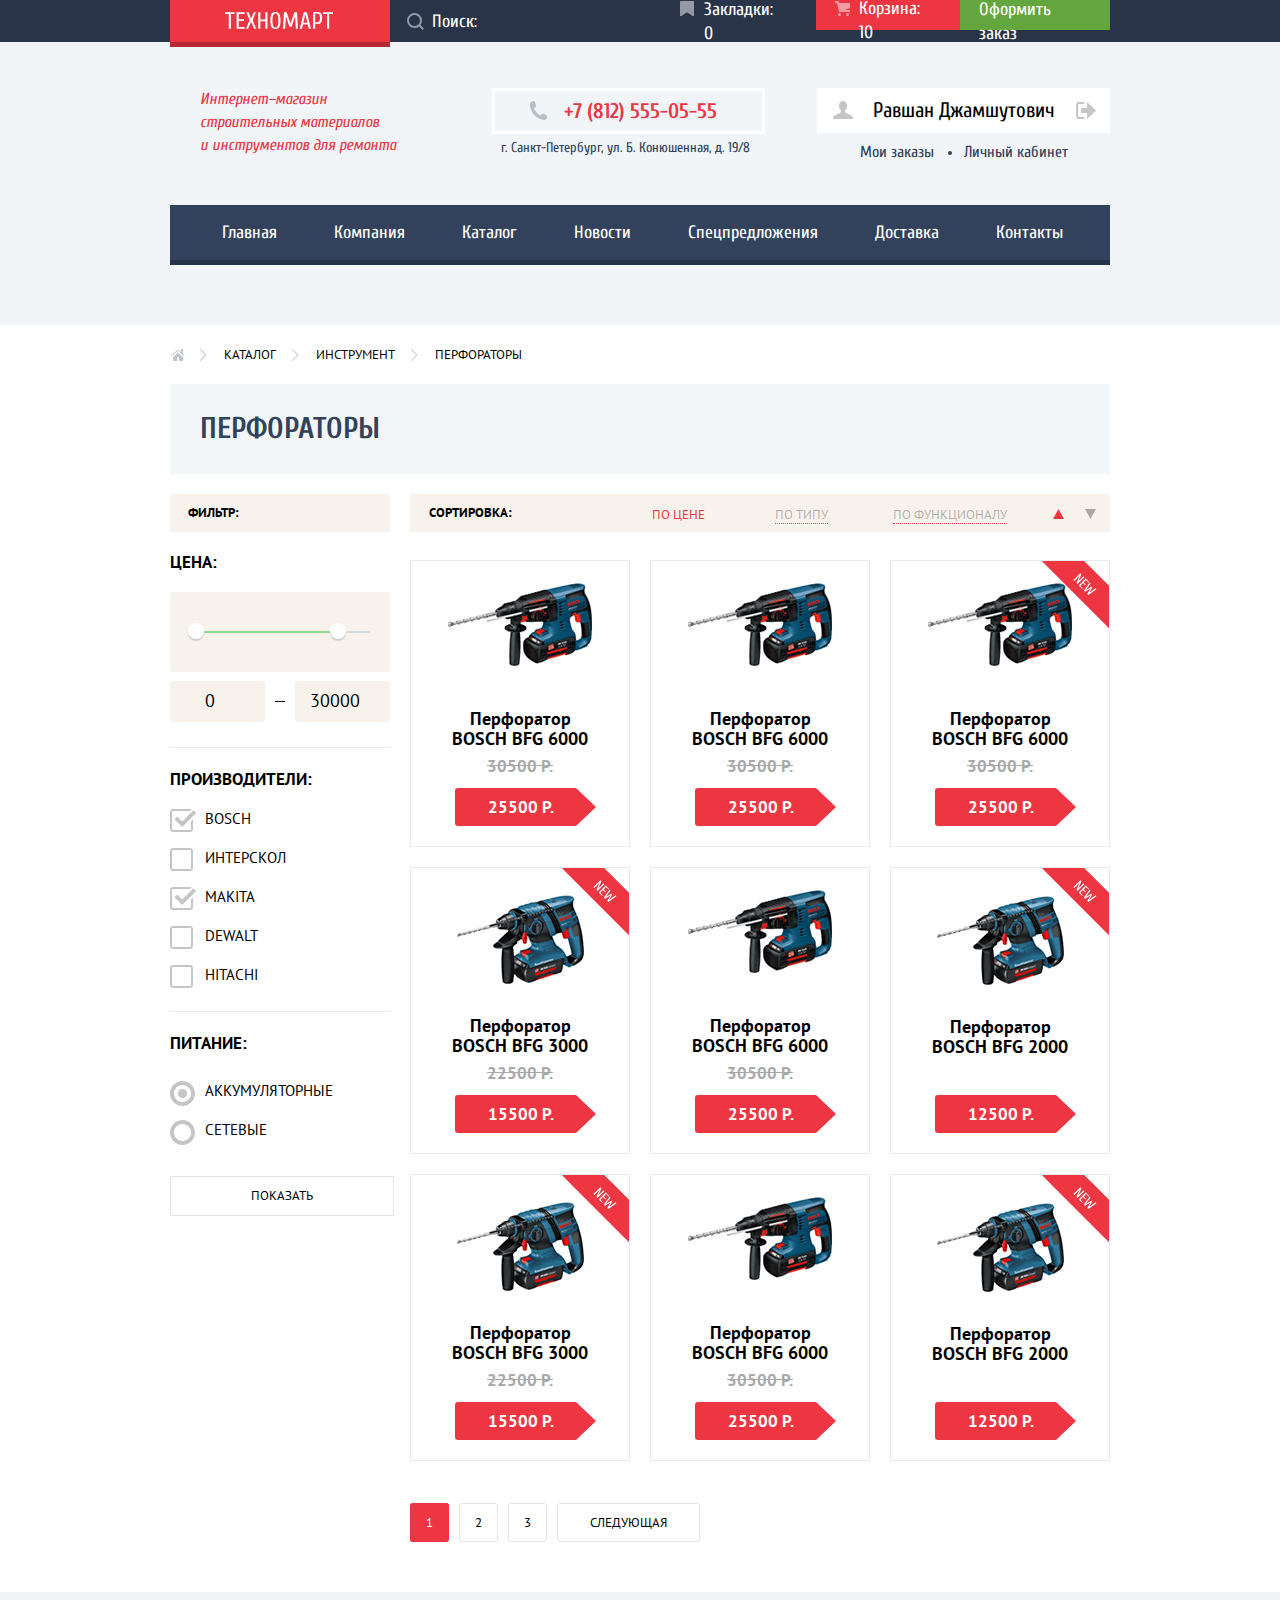
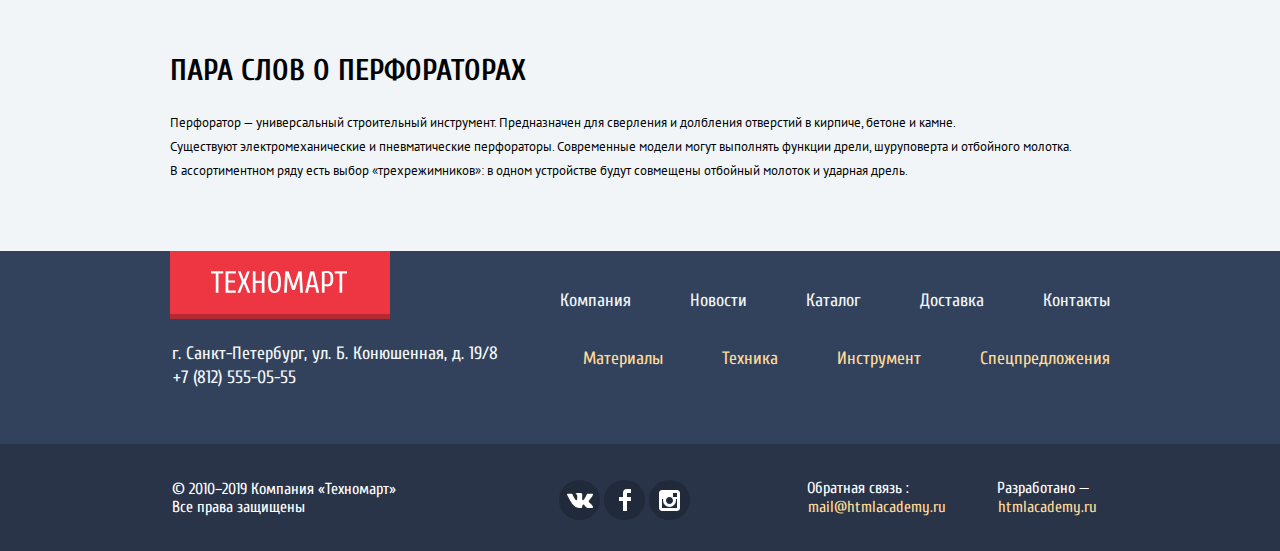
==== commit 79a1cdca: "Сделал Пиксель Перфект главной страницы" ====
--- a/catalog.html
+++ b/catalog.html
@@ -497,6 +497,8 @@
           <div class="footer-info">
             <p class="footer-info__text">
               © 2010–2019 Компания «Техномарт»
+            </p>
+            <p class="footer-info__text">
               Все права защищены
             </p>
           </div>
@@ -531,7 +533,7 @@
             </div>
             <div class="footer-copyright__box">
               <p class="footer-copyright__text">
-                Разработано -
+                Разработано &mdash;
               </p>
               <a class="footer-copyright__link" href="https://htmlacademy.ru/intensive/htmlcss">htmlacademy.ru</a>
             </div>
--- a/css/style.css
+++ b/css/style.css
@@ -64,20 +64,6 @@
   height: auto;
 }
 
-ul {
-  padding: 0;
-  margin: 0;
-}
-
-h1, h2, h3, h4, h5, h6 {
-  margin: 0;
-  padding: 0;
-}
-
-p {
-  margin: 0;
-}
-
 .container {
   width: 940px;
   margin: 0 auto;
@@ -268,11 +254,13 @@
 .page-header__carts-link--red {
   background-color: var(--basic-red);
   padding: 9px 21px 9px 43px;
+  max-height: 42px;
 }
 
 .page-header__order-link {
   background-color: var(--basic-green);
   padding: 10px 16px 9px 19px;
+  max-height: 42px;
 }
 
 .page-header__order-link:hover {
@@ -312,10 +300,9 @@
   line-height: 30px;
   font-weight: bold;
   color: var(--basic-red);
-  /* border: 3px solid var(--wight); */
-  border: 3px solid #000;
+  border: 3px solid var(--wight);
   box-sizing: border-box;
-  padding: 4px 45px 4px 67px;
+  padding: 5px 45px 5px 69px;
 }
 
 .page-header__tel-link::before {
@@ -333,8 +320,8 @@
   font-size: 14px;
   line-height: 24px;
   color: var(--black-grey);
-  padding-top: 4px;
-  padding-right: 3px;
+  padding-top: 2px;
+  padding-right: 6px;
 }
 
 .page-header__wrap-login {
@@ -554,6 +541,10 @@
   padding-bottom: 20px;
 }
 
+.intro__list-side {
+  padding-bottom: 0;
+}
+
 .intro__item {
   width: 300px;
   height: 123px;
@@ -570,48 +561,39 @@
   background-color: var(--special-yellow);
   background-image: url(../images/icon-1.svg);
   background-repeat: no-repeat;
-  background-position: 214px 32px;
-}
-
-.intro__item--special-yellow::after {
-  content: "";
-  position: absolute;
-  background-image: url(../images/catalog-new.svg);
-  background-repeat: no-repeat;
-  width: 100px;
-  height: 70px;
-  top: 0;
-  right:-30px;
+  background-position: 213px 30px;
+  padding-left: 23px;
 }
 
 .intro__item--special-blue {
   background-color: var(--special-blue);
   background-image: url(../images/icon-2.svg);
   background-repeat: no-repeat;
-  background-position: 200px 34px;
+  background-position: 194px 33px;
 }
 
 .intro__item--special-lilac {
   background-color: var(--special-lilac);
   background-image: url(../images/icon-3.svg);
   background-repeat: no-repeat;
-  background-position: 193px 32px;
+  background-position: 191px 30px;
 }
 
 .intro__item--special-greenlight {
   background-color: var(--special-greenlight);
   background-image: url(../images/icon-4.svg);
   background-repeat: no-repeat;
-  background-position: 197px 28px;
+  background-position: 196px 25px;
   margin-left: 20px;
   margin-bottom: 20px;
+  padding-left: 23px;
 }
 
 .intro__item--special-yellowblack {
   background-color: var(--special-yellowblack);
   background-image: url(../images/icon-5.svg);
   background-repeat: no-repeat;
-  background-position: 193px 34px;
+  background-position: 191px 31px;
   margin-left: 20px;
 }
 
@@ -620,7 +602,15 @@
   line-height: 30px;
   font-weight: bold;
   color: var(--wight);
-  padding-bottom: 14px;
+  padding-bottom: 13px;
+}
+
+.intro__item-title--greenlight {
+  padding-bottom: 11px;
+}
+
+.intro__item-title--yellowblack {
+  padding-bottom: 12px;
 }
 
 .intro__item-link {
@@ -632,8 +622,8 @@
   text-transform: uppercase;
   color: var(--wight);
   background-color: var(--wight-3);
-  width: 138px;
-  height: 38px;
+  width: 135px;
+  padding: 10px 0;
 }
 
 .intro__item-link:hover {
@@ -646,6 +636,11 @@
 
 .intro-slider__wrap {
   display: flex;
+}
+
+.intro-slider__img {
+  width: 620px;
+  height: 266px;
 }
 
 .intro-slider__list {
@@ -694,7 +689,7 @@
 
 .intro-slider__button--back {
   left: 25px;
-  top: 120px;
+  top: 122px;
   background-image: url(../images/icon-left.svg);
   background-color: transparent;
   background-repeat: no-repeat;
@@ -702,7 +697,7 @@
 }
 
 .intro-slider__button--forward {
-  right: 25px;
+  right: 22px;
   top: 120px;
   background-image: url(../images/icon-right.svg);
   background-color: transparent;
@@ -713,11 +708,11 @@
 .intro-slider__link {
   position: absolute;
   left: 24px;
-  bottom: 27px;
+  bottom: 28px;
   font-size: 14px;
   line-height: 18px;
   text-transform: uppercase;
-  padding: 11px 46px 9px;
+  padding: 11px 46px 9px 47px;
 }
 
 .intro-slider__button-point {
@@ -812,10 +807,12 @@
 }
 
 .product__list {
+  display: grid;
+  grid-template-columns: 220px 220px 220px 220px;
+  grid-template-rows: 318px;
+  gap: 20px;
   list-style: none;
-  display: flex;
-  flex-wrap: wrap;
-  padding-top: 20px;
+  padding-top: 19px;
   padding-bottom: 70px;
 }
 
@@ -825,11 +822,11 @@
   text-transform: uppercase;
   color: var(--black-grey);
   padding-left: 28px;
+  font-weight: normal;
 }
 
 .product__item {
   font-family: "PT Sans", Arial, sans-serif;
-  margin-left: 20px;
 }
 
 .product__item:first-child {
@@ -842,6 +839,7 @@
   text-transform: uppercase;
   padding: 11px 24px 9px;
   margin-right: 14px;
+  margin-bottom: 4px;
 }
 
 .card__item-title {
@@ -850,7 +848,7 @@
   line-height: 20px;
   color: var(--black);
   padding-top: 20px;
-  padding-bottom: 7px;
+  padding-bottom: 8px;
   padding-right: 30px;
   padding-left: 30px;
 }
@@ -881,7 +879,7 @@
   align-items: center;
   flex-wrap: wrap;
   align-content: flex-end;
-  padding-bottom: 21px;
+  padding-bottom: 20px;
   text-align: center;
 }
 
@@ -889,13 +887,13 @@
   display: flex;
   align-items: center;
   justify-content: center;
-  height: 155px;
 }
 
 .price__text {
   position: relative;
   text-align: center;
-  padding: 10px 23px 10px 32px;
+  width: 121px;
+  padding: 10px 0 10px 10px;
   border-top-left-radius: 3px;
   border-bottom-left-radius: 3px;
   margin-right: 9px;
@@ -921,8 +919,6 @@
   background-color: var(--wight);
   border: 1px solid var(--greylight);
   box-sizing: border-box;
-  width: 220px;
-  min-height: 318px;
 }
 
 .card__item:hover {
@@ -988,6 +984,7 @@
 .manufacturer__title {
   font-size: 30px;
   line-height: 30px;
+  font-weight: normal;
   text-transform: uppercase;
   color: var(--black-grey);
   padding-left: 28px;
@@ -1023,6 +1020,7 @@
 .service__title {
   font-size: 30px;
   line-height: 30px;
+  font-weight: normal;
   text-transform: uppercase;
   color: var(--black);
   padding-top: 64px;
@@ -1075,7 +1073,7 @@
   background-color: var(--black-grey);
   border: none;
   width: 240px;
-  height: 61px;
+  height: 62px;
   box-shadow: 0px 1px 0px #293449,
   inset 0px 1px 0px #405069;
 }
@@ -1117,8 +1115,8 @@
   background-repeat: no-repeat;
   width: 468px;
   height: 261px;
-  right: -307px;
-  bottom: -122px;
+  right: -336px;
+  bottom: -125px;
 }
 
 .service-item__item--guarantee::after {
@@ -1128,8 +1126,8 @@
   background-repeat: no-repeat;
   width: 389px;
   height: 283px;
-  right: -307px;
-  bottom: -103px;
+  right: -308px;
+  bottom: -106px;
 }
 
 .service-item__item--credit::after {
@@ -1139,8 +1137,8 @@
   background-repeat: no-repeat;
   width: 465px;
   height: 285px;
-  right: -307px;
-  bottom: -119px;
+  right: -321px;
+  bottom: -112px;
 }
 
 .service-item__title {
@@ -1148,8 +1146,18 @@
   padding-bottom: 30px;
   font-size: 30px;
   line-height: 30px;
+  font-weight: normal;
+  font-style: normal;
   text-transform: uppercase;
   color: var(--black-grey);
+}
+
+.service-item__title-guerantee {
+  padding-bottom: 24px;
+}
+
+.service-item__title-credit {
+  padding-bottom: 28px;
 }
 
 .service-item__text {
@@ -1157,7 +1165,15 @@
   font-size: 13px;
   line-height: 24px;
   color: var(--black);
-  width: 313px;
+  width: 283px;
+}
+
+.service-item__text-guerantee {
+  width: 319px;
+}
+
+.service-item__text-credit {
+  width: 309px;
 }
 
 .service-item__text-delivery {
@@ -1165,19 +1181,14 @@
   padding: 0;
 }
 
-.service-item__text-credit {
-  width: 309px;
-  padding: 0;
-  padding-bottom: 20px;
-}
-
 .service-item__button {
   display: inline-block;
   font-size: 14px;
   line-height: 18px;
   text-transform: uppercase;
-  padding: 9px 40px;
+  padding: 10px 44px 10px 46px;
   border-radius: 3px;
+  margin-top: 27px;
 }
 
     /* feature */
@@ -1195,6 +1206,7 @@
 .feature__title {
   font-size: 30px;
   line-height: 30px;
+  font-weight: normal;
   text-transform: uppercase;
   color: var(--black);
 }
@@ -1205,7 +1217,7 @@
   line-height: 24px;
   color: var(--black);
   padding-top: 24px;
-  padding-bottom: 5px;
+  padding-bottom: 3px;
 }
 
 .feature__list {
@@ -1220,7 +1232,8 @@
   font-size: 18px;
   line-height: 24px;
   color: var(--black);
-  padding-bottom: 12px;
+  padding-bottom: 11px;
+  padding-left: 2px;
 }
 
 .feature__item::before {
@@ -1230,7 +1243,7 @@
   height: 2px;
   background-color: var(--basic-red);
   left: -35px;
-  top: 10px;
+  top: 11px;
 }
 
 .feature__item:last-child {
@@ -1248,6 +1261,7 @@
 .contact__title {
   font-size: 30px;
   line-height: 30px;
+  font-weight: normal;
   text-transform: uppercase;
   color: var(--black);
   padding-bottom: 24px;
@@ -1276,7 +1290,7 @@
 }
 
 .contact__img {
-  padding-bottom: 25px;
+  padding-bottom: 19px;
 }
 
     /* footer */
@@ -1285,7 +1299,7 @@
   background-color: var(--basic-red);
   box-shadow: inset 0px -5px 0px rgba(0, 0, 0, 0.24);
   padding: 20px 41px 25px;
-  margin-bottom: 22px;
+  margin-bottom: 23px;
   width: 220px;
   height: 68px;
 }
@@ -1313,24 +1327,26 @@
   font-size: 18px;
   line-height: 24px;
   color: var(--grey);
+  padding-left: 2px;
 }
 
 .footer-nav__tel-link {
   font-size: 18px;
   line-height: 24px;
   color: var(--grey);
+  padding-left: 3px;
 }
 
 .footer-nav__list {
   list-style: none;
   display: flex;
   flex-wrap: wrap;
-  padding-top: 37px;
+  padding-top: 38px;
   padding-bottom: 34px;
 }
 
 .footer-nav__item {
-  padding-left: 58px;
+  padding-left: 59px;
 }
 
 .footer-nav__item:active {
@@ -1375,10 +1391,11 @@
 }
 
 .footer-info {
-  width: 227px;
+  padding-bottom: 4px;
 }
 
 .footer-info__text {
+  padding-left: 2px;
   font-size: 16px;
   line-height: 18px;
   color: var(--wight);
@@ -1398,8 +1415,8 @@
   display: flex;
   align-items: center;
   justify-content: center;
-  width: 44px;
-  height: 44px;
+  width: 41px;
+  height: 40px;
   background-color: var(--social-bg);
   border-radius: 50%;
   margin: 2px; 
@@ -1431,12 +1448,16 @@
   font-size: 16px;
   line-height: 18px;
   color: var(--wight);
+  padding-bottom: 1px;
 }
 
 .footer-copyright__link {
+  display: block;
   font-size: 16px;
   line-height: 18px;
   color: var(--yellow);
+  padding-left: 1px;
+  padding-bottom: 6px;
 }
 
 .footer-copyright__link:hover {
@@ -1892,6 +1913,7 @@
 .catalog__list {
   display: grid;
   grid-template-columns: 220px 220px 220px;
+  grid-template-rows: 318px 318px 318;
   gap: 20px;
   list-style: none;
   padding-top: 28px;
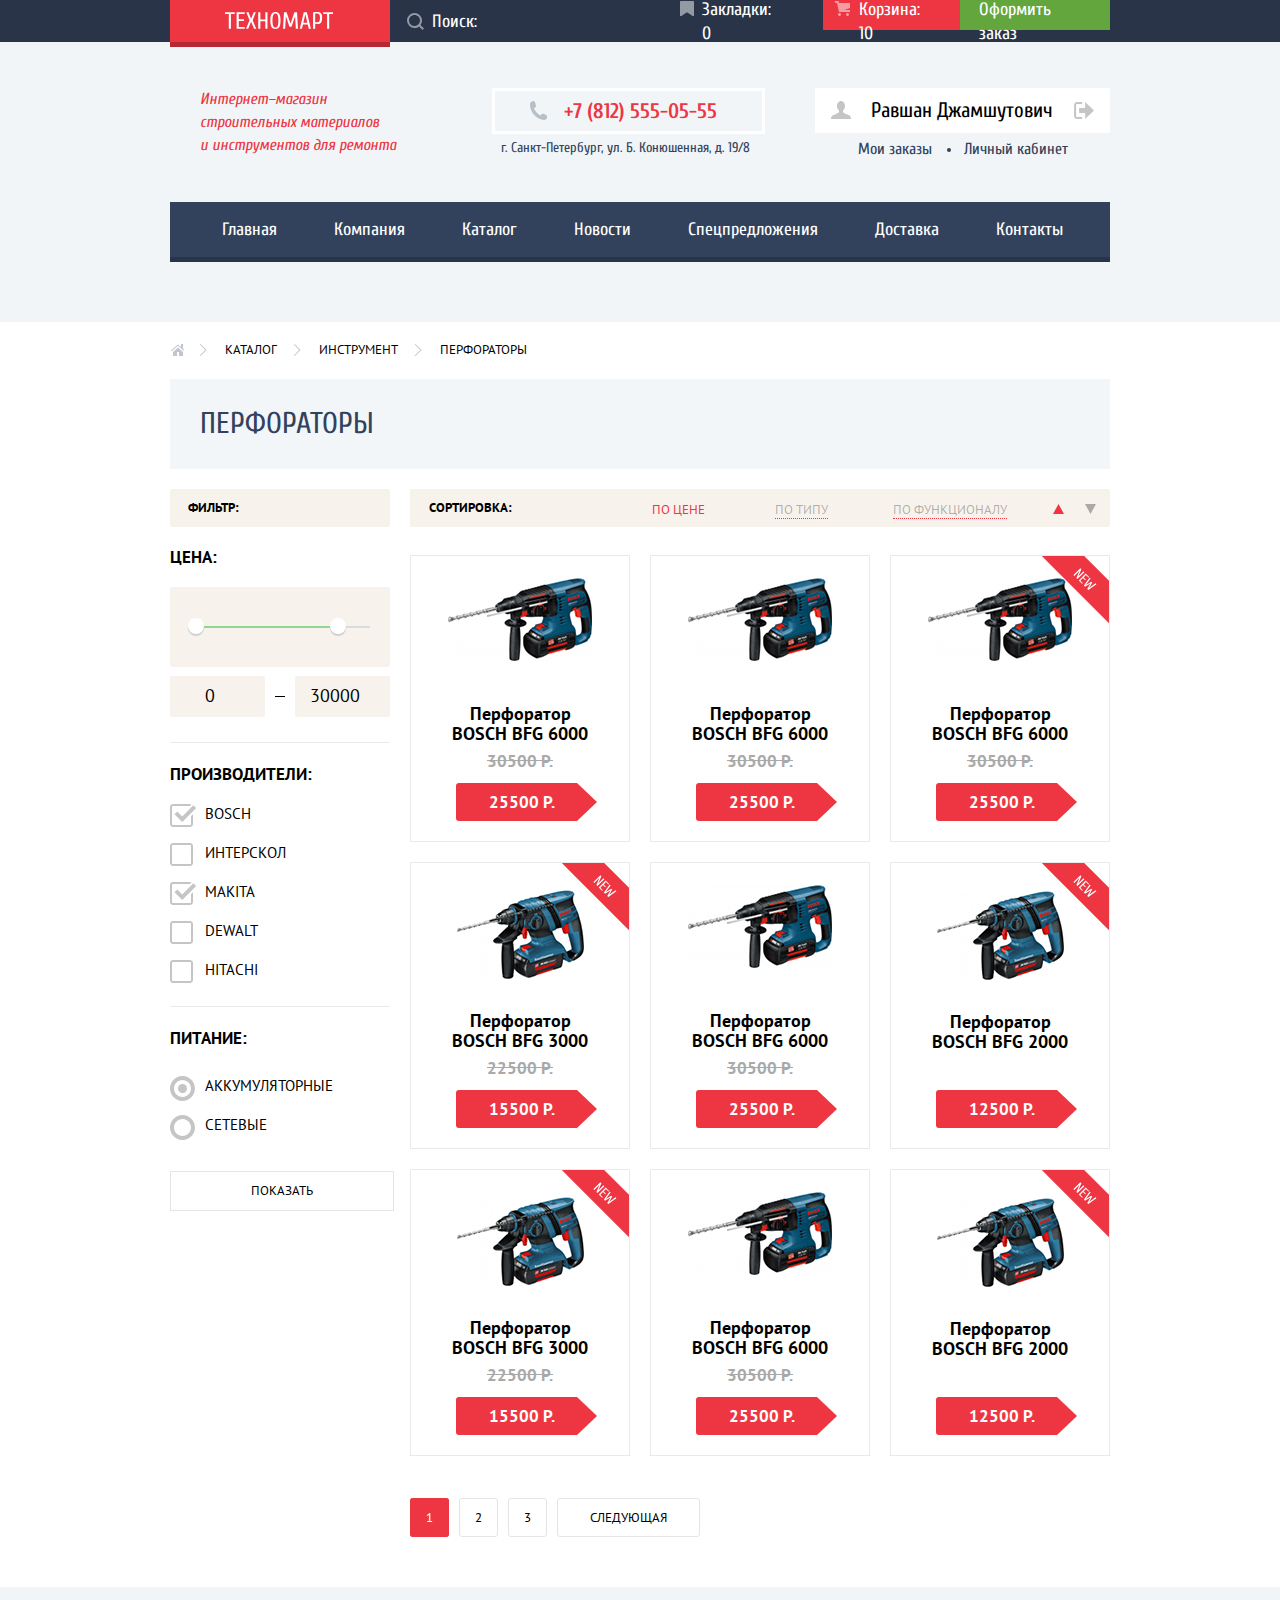
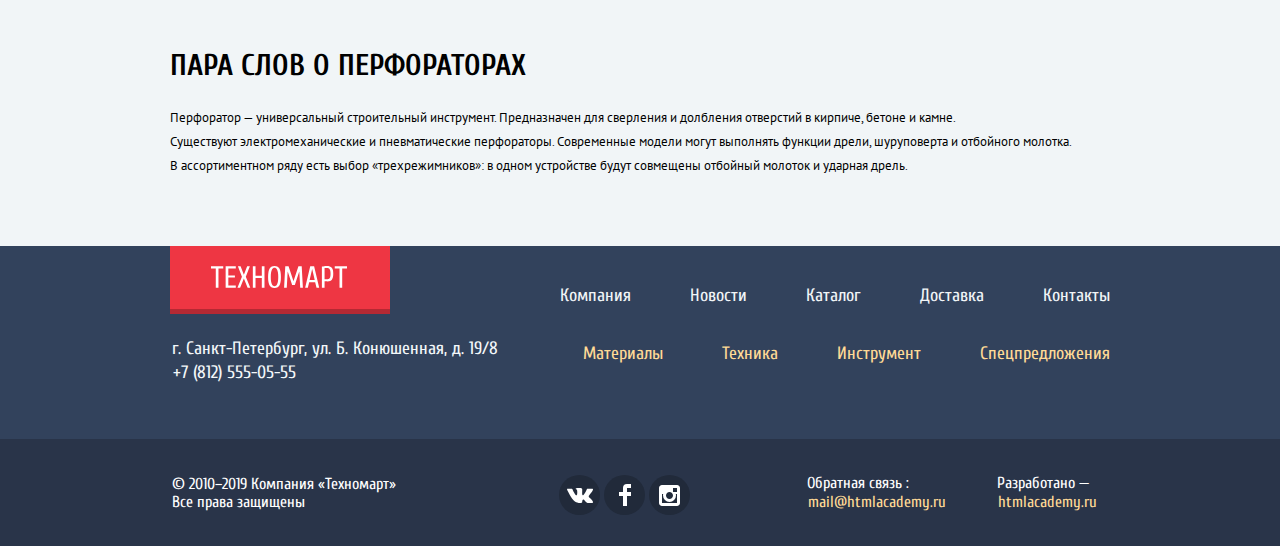
==== commit 854df856: "Начал делать ПП каталога" ====
--- a/catalog.html
+++ b/catalog.html
@@ -26,7 +26,7 @@
             </svg>
           </form>
           <div class="page-header__wrap-carts">
-            <a class="link page-header__bookmark-link" href="#">Закладки: 0</a>
+            <a class="link page-header__bookmark-link page-header__bookmark-link--red" href="#">Закладки: 0</a>
             <a class="link page-header__cart-link page-header__carts-link--red" href="#">Корзина: 10</a>
             <a class="link page-header__order-link" href="#">Оформить заказ</a>
           </div>
--- a/css/style.css
+++ b/css/style.css
@@ -35,6 +35,8 @@
   --popup-order-grey: #F1F1F1;
   --black-bg-link: #161D29;
   --black-3: rgba(0, 0, 0, 0.3);
+  --intro-button-hover: rgba(197, 197, 197, 0.3);
+  --intro-button-active: rgba(169, 169, 169, 0.3);
 }
 
     /* Global */
@@ -194,6 +196,10 @@
   padding: 10px 30px 9px 43px;
 }
 
+.page-header__bookmark-link--red {
+  padding: 10px 39px 8px 41px;
+}
+
 .page-header__bookmark-link:active {
   color: var(--wight-5);
   background-color: var(--black-bg-link);
@@ -233,7 +239,7 @@
 .page-header__cart-link::before {
   content: " ";
   position: absolute;
-  left: 19px;
+  left: 20px;
   top: 13px;
   width: 15px;
   height: 15px;
@@ -253,8 +259,21 @@
 
 .page-header__carts-link--red {
   background-color: var(--basic-red);
-  padding: 9px 21px 9px 43px;
+  padding: 10px 21px 8px 36px;
   max-height: 42px;
+}
+
+.page-header__carts-link--red::before {
+  content: " ";
+  position: absolute;
+  left: 12px;
+  top: 13px;
+  width: 15px;
+  height: 15px;
+  background-image: url(../images/icon-cart.svg);
+  background-repeat: no-repeat;
+  background-position: 0 0;
+  opacity: 0.5;
 }
 
 .page-header__order-link {
@@ -335,6 +354,7 @@
   display: flex;
   align-items: center;
   background-color: var(--wight);
+  padding-right: 2px;
 }
 
 .page-header__user {
@@ -488,8 +508,8 @@
 
 .page-header__user-item {
   position: relative;
-  padding-right: 30px;
-  padding-top: 7px;
+  padding-right: 32px;
+  padding-top: 4px;
 }
 
 .page-header__user-item:last-child {
@@ -501,8 +521,8 @@
   position: absolute;
   width: 4px;
   height: 4px;
-  top: 18px;
-  right: 12px;
+  top: 15px;
+  right: 13px;
   background-color: var(--black-grey);
   border-radius: 50%;
 }
@@ -627,11 +647,11 @@
 }
 
 .intro__item-link:hover {
-  background-color: rgba(197, 197, 197, 0.3);
+  background-color: var(--intro-button-hover);
 }
 
 .intro__item-link:active {
-  background-color: rgba(169, 169, 169, 0.3);
+  background-color: var(--intro-button-active);
 }
 
 .intro-slider__wrap {
@@ -896,7 +916,7 @@
   padding: 10px 0 10px 10px;
   border-top-left-radius: 3px;
   border-bottom-left-radius: 3px;
-  margin-right: 9px;
+  margin-right: 7px;
 }
 
 .price__text::after {
@@ -1479,7 +1499,7 @@
   list-style: none;
   display: flex;
   flex-wrap: wrap;
-  padding-top: 21px;
+  padding-top: 19px;
   padding-bottom: 20px;
 }
 
@@ -1489,7 +1509,16 @@
   font-size: 13px;
   line-height: 18px;
   text-transform: uppercase;
-  margin-right: 40px;
+  margin-right: 41px;
+}
+
+.page-catalog__item--img {
+  background-image: url(../images/icon-home.svg);
+  background-repeat: no-repeat;
+  background-position: 0 3px;
+  width: 14px;
+  height: 15px;
+  margin-right: 41px;
 }
 
 .page-catalog__item::after {
@@ -1509,6 +1538,7 @@
 }
 
 .page-catalog__link {
+  padding-right: 1px;
   color: var(--black);
 }
 
@@ -1518,19 +1548,10 @@
   height: 12px;
 }
 
-.page-catalog__item--img {
-  background-image: url(../images/icon-home.svg);
-  background-repeat: no-repeat;
-  background-position: 0 3px;
-  width: 14px;
-  height: 15px;
-  margin-right: 40px;
-  padding-right: 0;
-}
-
 .page-catalog__title {
   font-size: 30px;
   line-height: 30px;
+  font-weight: normal;
   text-transform: uppercase;
   color: var(--black-grey);
   background-color: var(--background);
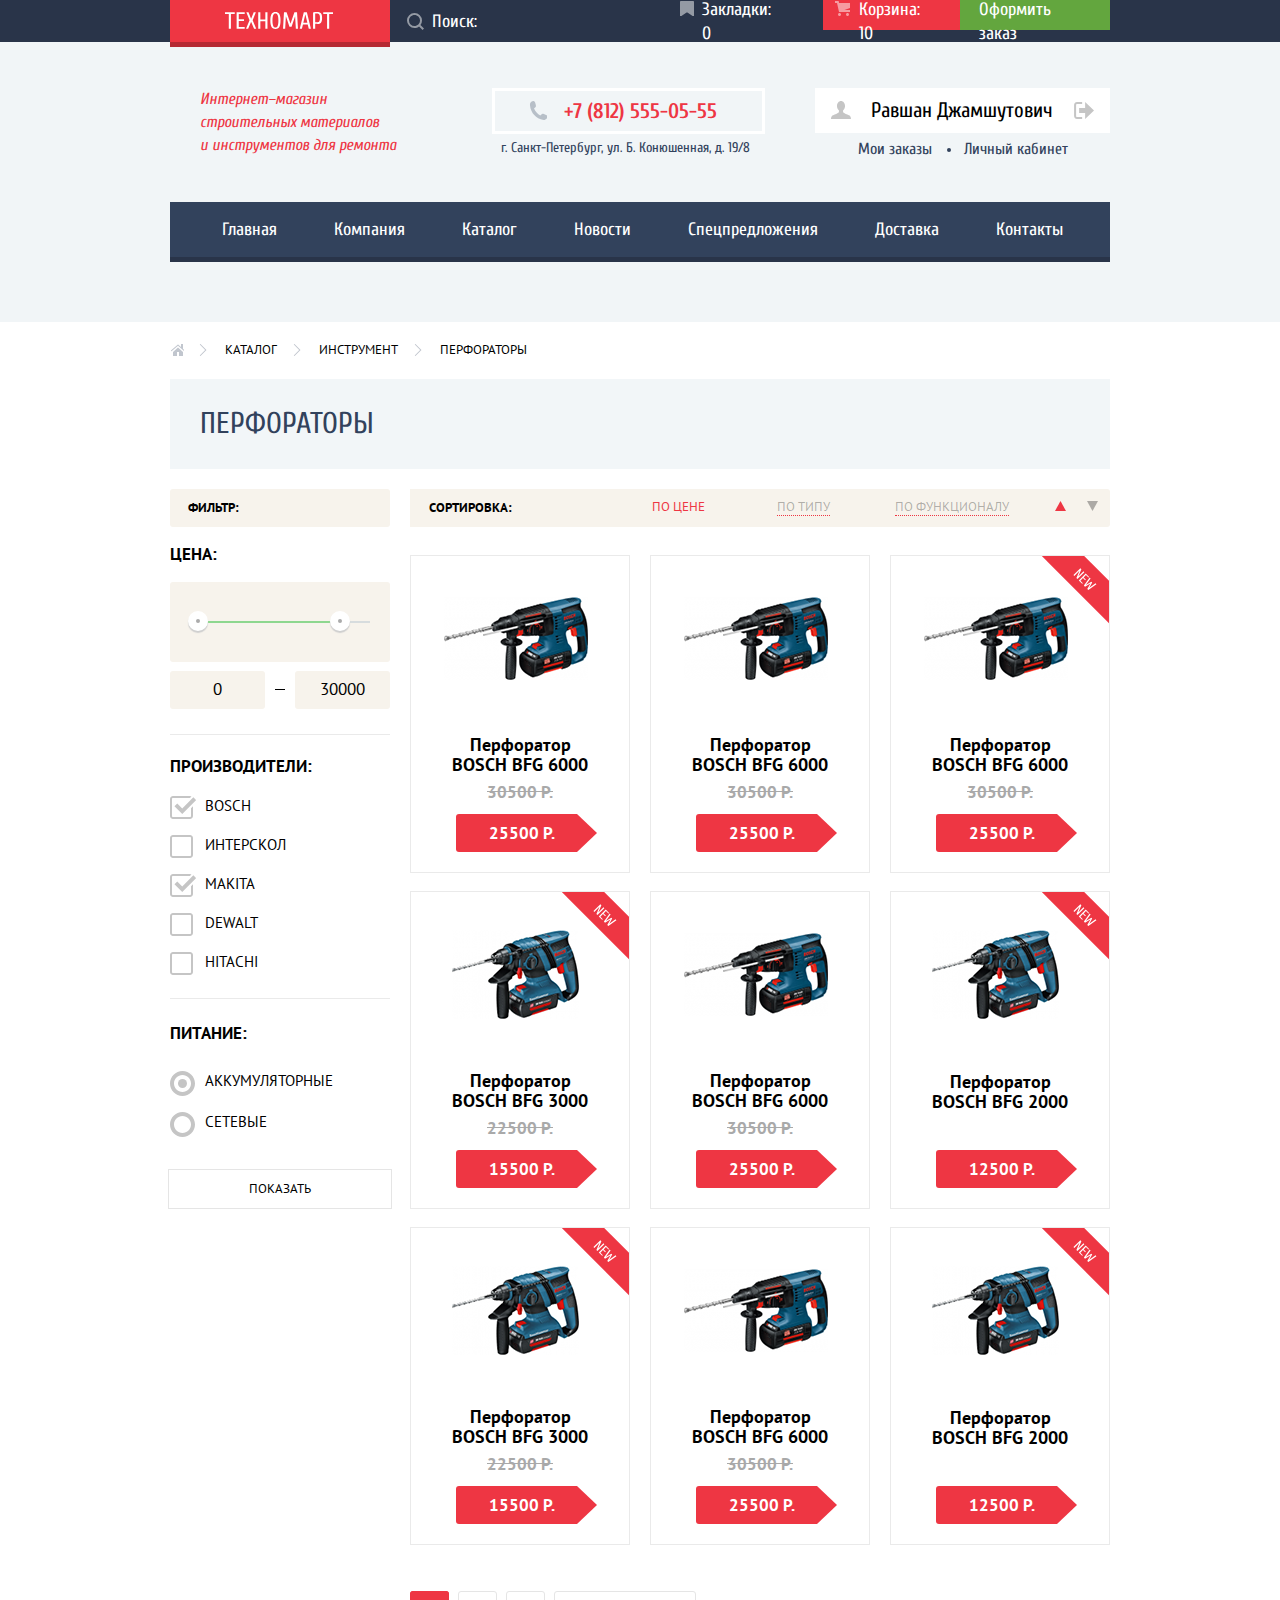
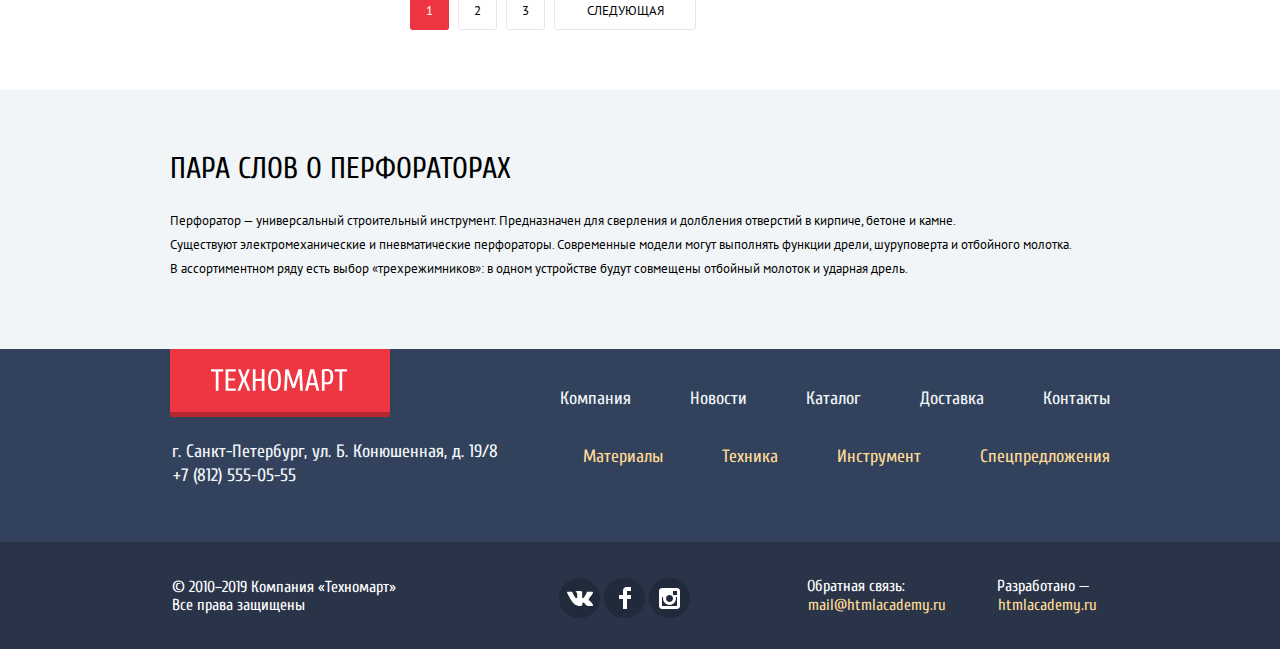
==== commit 158f0312: "Сделал ПП каталога" ====
--- a/catalog.html
+++ b/catalog.html
@@ -131,7 +131,7 @@
           <h2 class="filters__title">Фильтр:</h2>
           <form class="filter-form" action="http://echo.htmlacademy.ru" method="get">
             <fieldset class="filter-slider">
-              <legend class="filte-slider__title">Цена:</legend>
+              <legend class="filter-slider__title">Цена:</legend>
               <div class="filter-slider__range">
                 <div class="filter-slider__range-controls">
                   <div class="filter-slider__scale">
@@ -527,7 +527,7 @@
           <div class="footer-copyright">
             <div class="footer-copyright__box">
               <p class="footer-copyright__text">
-                Обратная связь :
+                Обратная связь:
               </p>
               <a class="footer-copyright__link" href="#">mail@htmlacademy.ru</a>
             </div>
--- a/css/style.css
+++ b/css/style.css
@@ -37,6 +37,7 @@
   --black-3: rgba(0, 0, 0, 0.3);
   --intro-button-hover: rgba(197, 197, 197, 0.3);
   --intro-button-active: rgba(169, 169, 169, 0.3);
+  --slider-toggle: #ababab;
 }
 
     /* Global */
@@ -781,6 +782,7 @@
   padding: 10px 40px 10px 53px;
   position: relative;
   margin-bottom: 10px;
+  margin-top: -4px;
 }
 
 .product-link__buy::before {
@@ -810,12 +812,13 @@
   line-height: 18px;
   text-transform: uppercase;
   color: var(--black-grey);
-  padding: 8px 0;
+  padding: 8px 0 6px 0;
   width: 100%;
   text-align: center;
   border: 3px solid var(--basic-green);
   border-radius: 2px;
   box-sizing: border-box;
+  margin-bottom: 8px;
 }
 
 .product-link__bookmarks:hover {
@@ -905,8 +908,14 @@
 
 .card-wrap__item-img {
   display: flex;
-  align-items: center;
-  justify-content: center;
+  margin: auto;
+  padding-right: 9px;
+  padding-top: 6px;
+}
+
+.card-wrap__item-img--size {
+  padding-right: 2px;
+  margin-bottom: -11px;
 }
 
 .price__text {
@@ -1579,7 +1588,7 @@
 
 .filters__title {
   padding: 10px 151px 10px 18px;
-  border-radius: 2px;
+  border-radius: 3px;
   font-size:13px;
   line-height: 18px;
   color: var(--black);
@@ -1595,7 +1604,7 @@
 
 .filter-slider__range {
   width: 220px;
-  margin-top: 15px;
+  margin-top: 13px;
   border-bottom: 1px solid var(--greylight);
   width: 220px;
   padding-bottom: 25px;
@@ -1609,7 +1618,7 @@
   padding-right: 20px;
   padding-left: 20px;
   background-color: var(--filter);
-  border-radius: 2px;
+  border-radius: 3px;
 }
 
 .filter-slider__scale {
@@ -1625,18 +1634,29 @@
 
 .filter-slider__toggle {
   position: absolute;
-  top: 31px;
+  top: 29px;
   left: 0;
   width: 4px;
   height: 4px;
   padding: 0;
-  border: 8px solid var(--wight);
+  border: 10px solid var(--wight);
   background-color: #ababab;
   border-radius: 50%;
   box-shadow: 0 2px 1px 0 #cfcfcf;
   cursor: pointer;
 }
 
+.filter-slider__toggle::after {
+  content: "";
+  position: absolute;
+  width: 4px;
+  height: 4px;
+  background-color: var(--slider-toggle);
+  border-radius: 50%;
+  left: -2px;
+  top: -2px;
+}
+
 .toggle-min {
   left: 18px;
 }
@@ -1652,11 +1672,13 @@
 
 .filter-slider__price-controls input {
   width: 95px;
-  padding: 10px;
+  padding: 9px 6px 11px 21px;
+  font-size: 17px;
+  line-height: 18px;
   text-align: center;
   color: var(--black);
   border: none;
-  border-radius: 2px;
+  border-radius: 3px;
   background-color: var(--filter); 
 }
 
@@ -1671,16 +1693,16 @@
   height: 1px;
   background-color: var(--black);
   right: -20px;
-  top: 20px;
-}
-
-.filte-slider__title {
+  top: 18px;
+}
+
+.filter-slider__title {
   font-size: 17px;
   line-height: 30px;
   font-weight: bold;
   text-transform: uppercase;
   color: var(--black);
-  padding-top: 15px;
+  padding-top: 12px;
 }
 
 .filter-checkbox {
@@ -1768,18 +1790,18 @@
   font-weight: bold;
   text-transform: uppercase;
   color: var(--black);
-  padding-top: 16px;
+  padding-top: 19px;
   padding-bottom: 23px;
 }
 
 .filter-radio__list {
   list-style: none;
-  padding-bottom: 17px;
+  padding-bottom: 16px;
   padding-left: 35px;
 }
 
 .filter-radio__item {
-  padding-bottom: 20px;
+  padding-bottom: 22px;
 }
 
 .filter-radio__label {
@@ -1836,6 +1858,7 @@
   background-color: var(--wight);
   border: 1px solid var(--basic-greyborder);
   padding: 10px 80px;
+  margin-left: -2px;
 }
 
 .filter-form__button:hover {
@@ -1856,7 +1879,7 @@
   background-color: var(--filter);
   display: flex;
   align-items: center;
-  border-radius: 2px;
+  border-radius: 3px;
 }
 
 .catalog-nav__title {
@@ -1875,7 +1898,8 @@
 }
 
 .catalog-nav__item {
-  padding-right: 70px;
+  padding-right: 72px;
+  padding-bottom: 6px;
 }
 
 .catalog-nav__item:nth-child(2) {
@@ -1934,8 +1958,9 @@
 .catalog__list {
   display: grid;
   grid-template-columns: 220px 220px 220px;
-  grid-template-rows: 318px 318px 318;
-  gap: 20px;
+  grid-template-rows: 318px 318px 318px;
+  column-gap: 20px;
+  row-gap: 18px;
   list-style: none;
   padding-top: 28px;
 }
@@ -1970,12 +1995,12 @@
   display: flex;
   flex-wrap: wrap;
   list-style: none;
-  padding-top: 48px;
-  padding-bottom: 59px;
+  padding-top: 52px;
+  padding-bottom: 69px;
 }
 
 .pagination__item {
-  padding-right: 10px;
+  padding-right: 9px;
   background-color: var(--wight);
 }
 
@@ -2004,7 +2029,7 @@
 }
 
 .pagination__link--next {
-  padding: 10px 32px;
+  padding: 10px 31px 10px 32px;
 }
 
     /* catalog-footer */
@@ -2016,6 +2041,7 @@
 .catalog-footer__title {
   font-size: 30px;
   line-height: 30px;
+  font-weight: normal;
   text-transform: uppercase;
   color: var(--black);
   padding-top: 64px;
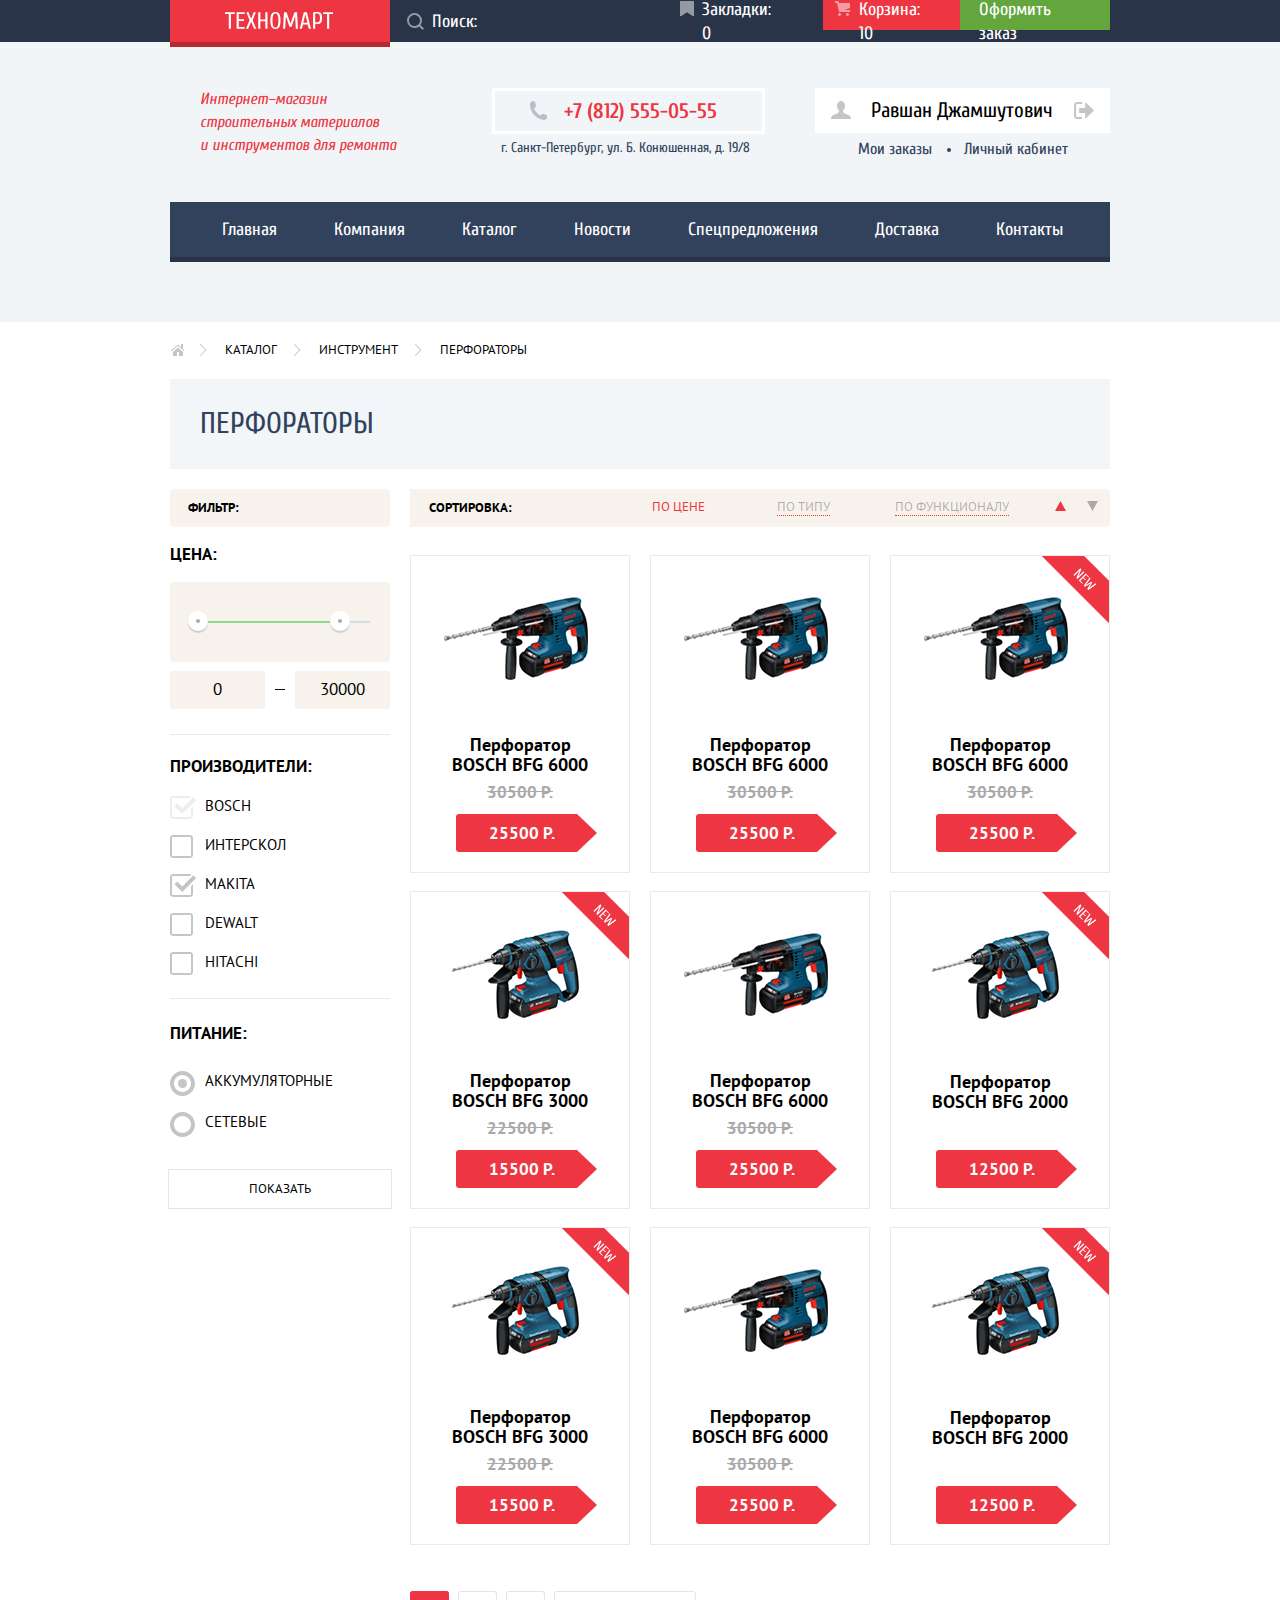
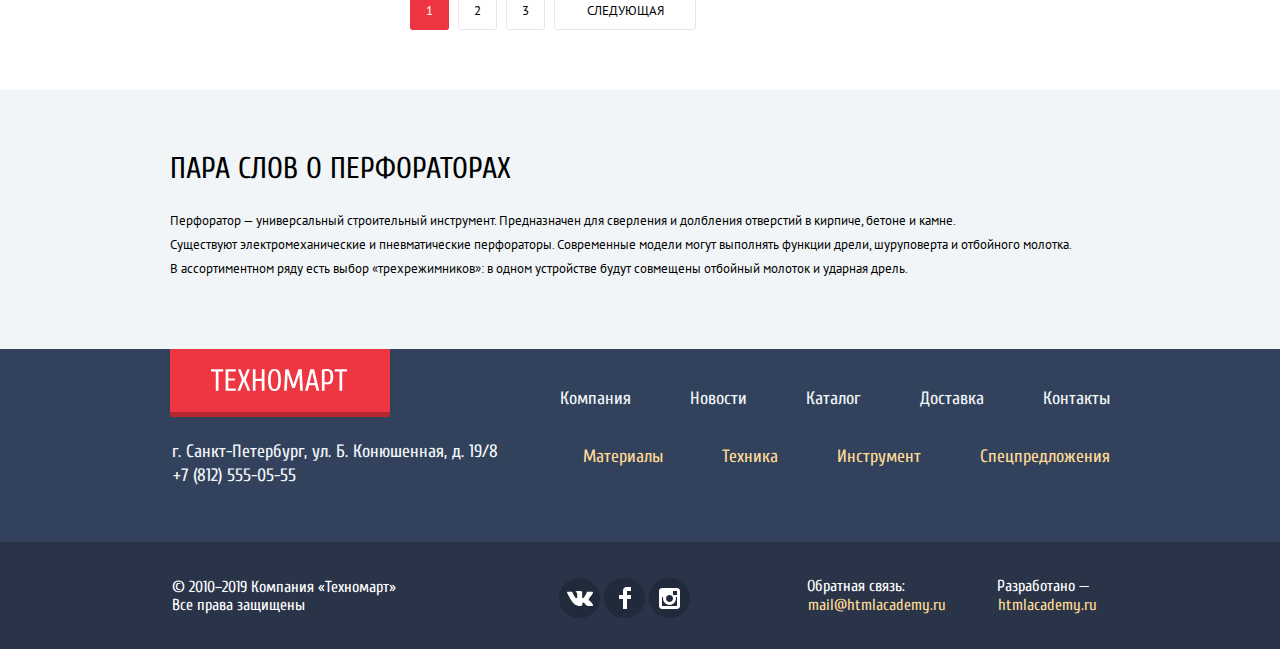
==== commit 57814323: "Сделал ПП, цвета вынес в переменные" ====
--- a/catalog.html
+++ b/catalog.html
@@ -58,7 +58,7 @@
               </svg>
               Равшан Джамшутович
             </a>
-            <a href="" class="page-header__logout-link">    
+            <a href="index.html" class="page-header__logout-link">    
               <svg class="page-header__logout-picture--catalog"
                 xmlns="http://www.w3.org/2000/svg" width="21" height="17" viewBox="0 0 21 17">
                 <path d="M21 8.5L12.125 0v6h-6v5h6v6z"/>
@@ -156,7 +156,7 @@
                 <li class="filter-checkbox__item">
                   <label class="filter-checkbox__label" for="filter-bosch">
                     <input class=" visually-hidden filter-checkbox__input" type="checkbox" name="bosch"
-                      id="filter-bosch" checked>
+                      id="filter-bosch" checked disabled>
                       <span class="filter-checkbox__box"></span>
                       Bosch
                   </label>
--- a/css/style.css
+++ b/css/style.css
@@ -38,6 +38,13 @@
   --intro-button-hover: rgba(197, 197, 197, 0.3);
   --intro-button-active: rgba(169, 169, 169, 0.3);
   --slider-toggle: #ababab;
+  --box-shadow-logo: rgba(0, 0, 0, 0.24);
+  --box-shadow-buy: #367315;
+  --box-shadow-card: rgba(0, 0, 0, 0.15);
+  --box-shadow-service: #405069;
+  --bg-scale: #D7DCDE;
+  --bg-toggle: #ababab;
+  --box-shadow-toggle: #cfcfcf;
 }
 
     /* Global */
@@ -132,7 +139,7 @@
   height: 51px;
   background-color: var(--basic-red);
   
-  box-shadow: inset 0px -5px 0px rgba(0, 0, 0, 0.24);
+  box-shadow: inset 0px -5px 0px var(--box-shadow-logo);
 }
 
 .page-header__logo-img {
@@ -777,7 +784,7 @@
   text-transform: uppercase;
   color: var(--wight);
   background-color: var(--basic-green);
-  box-shadow: inset 0px -3px 0px #367315;
+  box-shadow: inset 0px -3px 0px var(--box-shadow-buy);
   border-radius: 2px;
   padding: 10px 40px 10px 53px;
   position: relative;
@@ -951,7 +958,7 @@
 }
 
 .card__item:hover {
-  box-shadow: 0px 4px 20px rgba(0, 0, 0, 0.15);
+  box-shadow: 0px 4px 20px var(--box-shadow-card);
 }
 
 .card-item__wrap-buy {
@@ -1003,7 +1010,7 @@
 }
 
 .manufacturer__item:hover {
-  box-shadow: 0px 4px 20px rgba(0, 0, 0, 0.15);
+  box-shadow: 0px 4px 20px var(--box-shadow-card);
 }
 
 .manufacturer__item:active {
@@ -1103,8 +1110,8 @@
   border: none;
   width: 240px;
   height: 62px;
-  box-shadow: 0px 1px 0px #293449,
-  inset 0px 1px 0px #405069;
+  box-shadow: 0px 1px 0px var(--dark-blue),
+  inset 0px 1px 0px var(--box-shadow-service);
 }
 
 .service__title-button:hover {
@@ -1326,7 +1333,7 @@
 
 .footer-nav__logo-link {
   background-color: var(--basic-red);
-  box-shadow: inset 0px -5px 0px rgba(0, 0, 0, 0.24);
+  box-shadow: inset 0px -5px 0px var(--box-shadow-logo);
   padding: 20px 41px 25px;
   margin-bottom: 23px;
   width: 220px;
@@ -1623,7 +1630,7 @@
 
 .filter-slider__scale {
   height: 2px;
-  background: #D7DCDE;
+  background: var(--bg-scale);
 }
 
 .filter-slider__bar {
@@ -1640,9 +1647,9 @@
   height: 4px;
   padding: 0;
   border: 10px solid var(--wight);
-  background-color: #ababab;
+  background-color: var(--bg-toggle);
   border-radius: 50%;
-  box-shadow: 0 2px 1px 0 #cfcfcf;
+  box-shadow: 0 2px 1px 0 var(--box-shadow-toggle);
   cursor: pointer;
 }
 
@@ -2065,7 +2072,7 @@
   margin: 0 auto;
   width: 620px;
   height: 430px;
-  box-shadow: 0px 4px 20px rgba(0, 0, 0, 0.15);
+  box-shadow: 0px 4px 20px var(--box-shadow-card);
   border-top: 7px solid var(--basic-red);
   background-color: var(--wight);
 }
@@ -2183,7 +2190,7 @@
 
 .popup-map {
   margin: 0 auto;
-  box-shadow: 0px 4px 20px rgba(0, 0, 0, 0.15);
+  box-shadow: 0px 4px 20px var(--box-shadow-card);
   border-top: 7px solid var(--basic-red);
 }
 
@@ -2254,6 +2261,14 @@
 }
 
 .modal {
-  /* display: none; */
-}
-
+  display: none;
+}
+
+.modal__active {
+  position: fixed;
+  display: block;
+  left: 50%;
+  top: 50%;
+  transform: translate(-50%, -50%);
+}
+
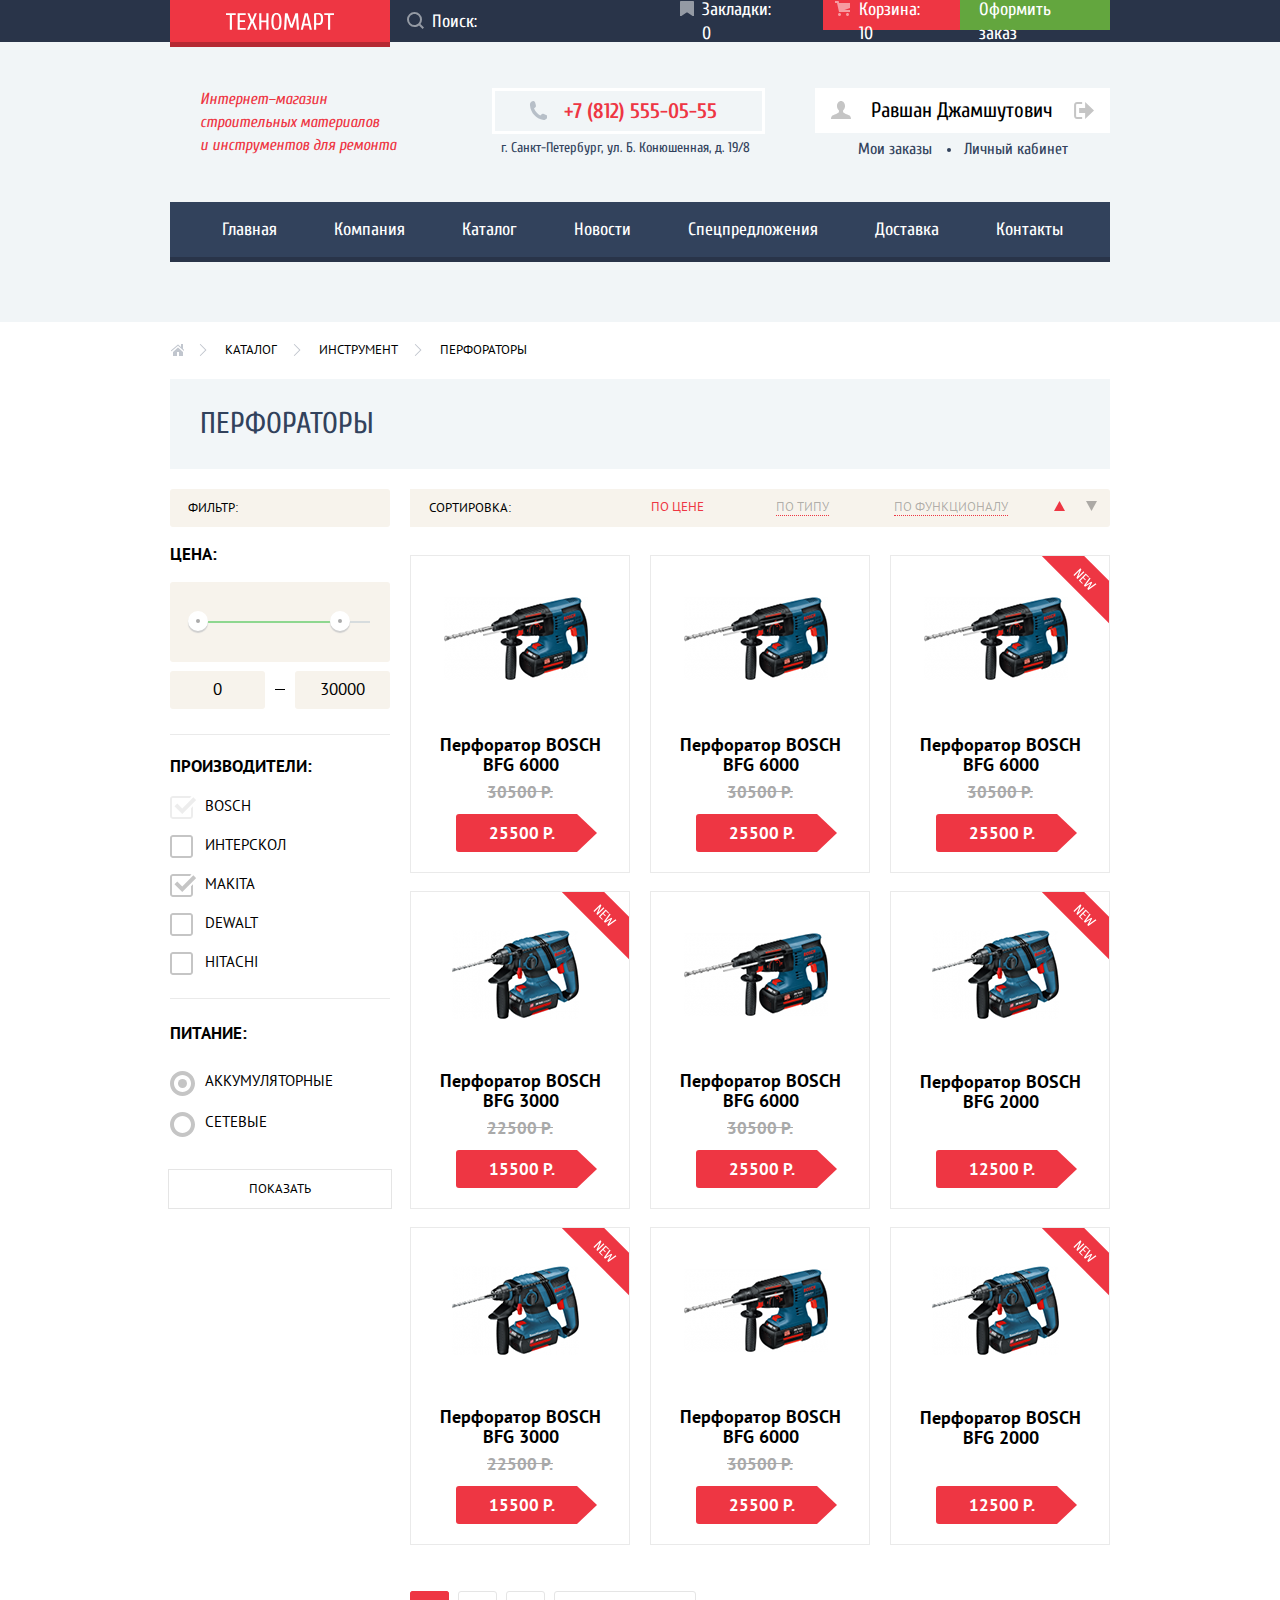
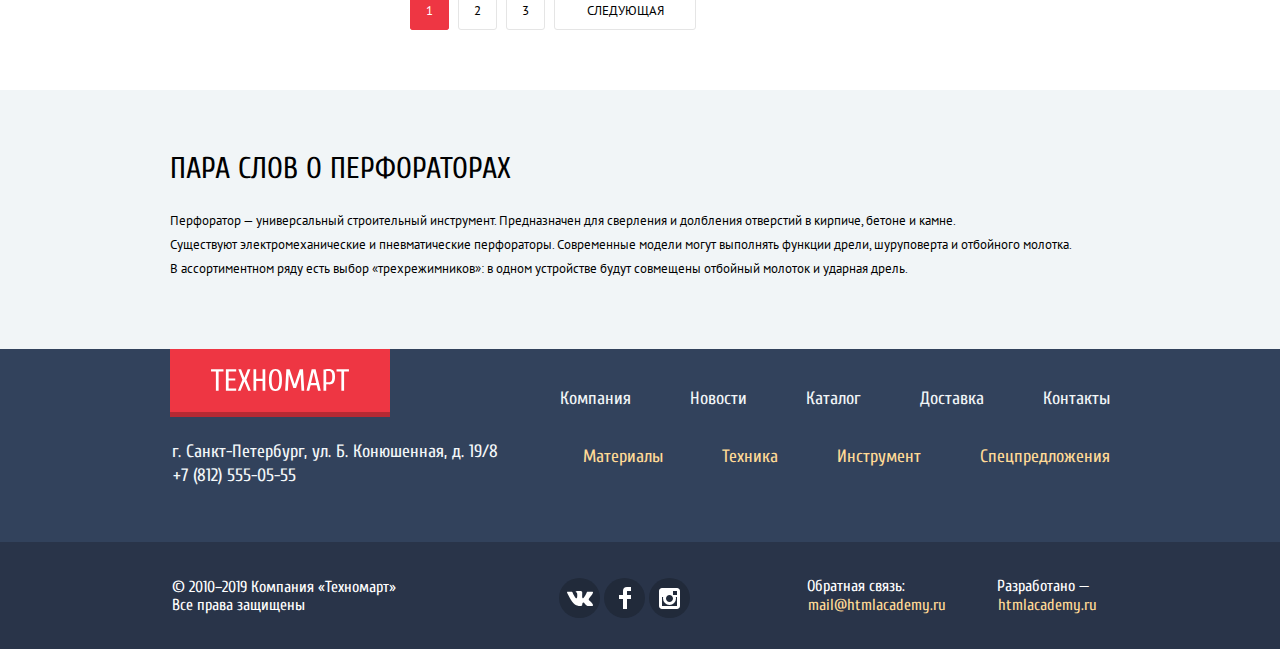
==== commit 0a38ea7f: "Сделал правки перед 1-ой отправкой на проверку" ====
--- a/catalog.html
+++ b/catalog.html
@@ -3,7 +3,7 @@
   <head>
     <meta charset="utf-8">
     <title>HTML Academy: Техномарт</title>
-    <link href="https://fonts.googleapis.com/css2?family=Cuprum:ital,wght@0,400;0,700;1,400&family=PT+Sans&display=swap"
+    <link href="https://fonts.googleapis.com/css2?family=Cuprum:ital,wght@0,400;0,700;1,400&family=PT+Sans:wght@400;700&display=swap"
       rel="stylesheet">
     <link rel="stylesheet" href="css/normalize.css">
     <link rel="stylesheet" href="css/style.css">
@@ -14,7 +14,7 @@
       <div class="page-header__wrap--background">
         <div class="page-header__wrap container">
           <a class="page-header__logo-link" href="index.html">
-            <img class="page-header__logo-img" src="images/logo-technomart.svg" alt="Логотип Техномарт">
+            <img class="page-header__logo-img" src="images/logo-technomart.svg" width="108" height="18" alt="Логотип Техномарт">
           </a>
           <form class="page-header__search-form" action="https://echo.htmlacademy.ru" method="post">
             <label class="visually-hidden" for="main-search">Поиск</label>
@@ -259,7 +259,7 @@
                 <a class="product-link__bookmarks link__active" href="#">В закладки</a>
               </div>
               <div class="card-wrap__item-img">
-                <img class="catalog__img" src="images/bosch-bfg-6000.png" alt="Перфоратор bosch bfg 6000">
+                <img class="catalog__img" src="images/bosch-bfg-6000.png" width="144" height="128" alt="Перфоратор bosch bfg 6000">
               </div>
               <div class="card-item__wrap-info">
                 <h3 class="card__item-title">
@@ -276,7 +276,7 @@
                 <a class="product-link__bookmarks link__active" href="#">В закладки</a>
               </div>
               <div class="card-wrap__item-img">
-                <img class="catalog__img" src="images/bosch-bfg-6000.png" alt="Перфоратор bosch bfg 6000">
+                <img class="catalog__img" src="images/bosch-bfg-6000.png" width="144" height="128" alt="Перфоратор bosch bfg 6000">
               </div>
               <div class="card-item__wrap-info">
                 <h3 class="card__item-title">
@@ -293,7 +293,7 @@
                 <a class="product-link__bookmarks link__active" href="#">В закладки</a>
               </div>
               <div class="card-wrap__item-img">
-                <img class="catalog__img" src="images/bosch-bfg-6000.png" alt="Перфоратор bosch bfg 6000">
+                <img class="catalog__img" src="images/bosch-bfg-6000.png" width="144" height="128" alt="Перфоратор bosch bfg 6000">
               </div>
               <div class="card-item__wrap-info">
                 <h3 class="card__item-title">
@@ -310,7 +310,7 @@
                 <a class="product-link__bookmarks link__active" href="#">В закладки</a>
               </div>
               <div class="card-wrap__item-img">
-                <img class="catalog__img" src="images/bosch-bfg-3000.png" alt="Перфоратор bosch bfg 3000">
+                <img class="catalog__img" src="images/bosch-bfg-3000.png" width="127" height="112" alt="Перфоратор bosch bfg 3000">
               </div>
               <div class="card-item__wrap-info">
                 <h3 class="card__item-title">
@@ -327,7 +327,7 @@
                 <a class="product-link__bookmarks link__active" href="#">В закладки</a>
               </div>
               <div class="card-wrap__item-img">
-                <img class="catalog__img" src="images/bosch-bfg-6000.png" alt="Перфоратор bosch bfg 6000">
+                <img class="catalog__img" src="images/bosch-bfg-6000.png" width="144" height="128" alt="Перфоратор bosch bfg 6000">
               </div>
               <div class="card-item__wrap-info">
                 <h3 class="card__item-title">
@@ -344,7 +344,7 @@
                 <a class="product-link__bookmarks link__active" href="#">В закладки</a>
               </div>
               <div class="card-wrap__item-img">
-                <img class="catalog__img" src="images/bosch-bfg-2000.png" alt="Перфоратор bosch bfg 2000">
+                <img class="catalog__img" src="images/bosch-bfg-2000.png" width="127" height="112" alt="Перфоратор bosch bfg 2000">
               </div>
               <div class="card-item__wrap-info">
                 <h3 class="card__item-title price__title--padding">
@@ -360,7 +360,7 @@
                 <a class="product-link__bookmarks link__active" href="#">В закладки</a>
               </div>
               <div class="card-wrap__item-img">
-                <img class="catalog__img" src="images/bosch-bfg-3000.png" alt="Перфоратор bosch bfg 3000">
+                <img class="catalog__img" src="images/bosch-bfg-3000.png" width="127" height="112" alt="Перфоратор bosch bfg 3000">
               </div>
               <div class="card-item__wrap-info">
                 <h3 class="card__item-title">
@@ -377,7 +377,7 @@
                 <a class="product-link__bookmarks link__active" href="#">В закладки</a>
               </div>
               <div class="card-wrap__item-img">
-                <img class="catalog__img" src="images/bosch-bfg-6000.png" alt="Перфоратор bosch bfg 6000">
+                <img class="catalog__img" src="images/bosch-bfg-6000.png" width="144" height="128" alt="Перфоратор bosch bfg 6000">
               </div>
               <div class="card-item__wrap-info">
                 <h3 class="card__item-title">
@@ -394,7 +394,7 @@
                 <a class="product-link__bookmarks link__active" href="#">В закладки</a>
               </div>
               <div class="card-wrap__item-img">
-                <img class="catalog__img" src="images/bosch-bfg-2000.png" alt="Перфоратор bosch bfg 2000">
+                <img class="catalog__img" src="images/bosch-bfg-2000.png" width="127" height="112" alt="Перфоратор bosch bfg 2000">
               </div>
               <div class="card-item__wrap-info">
                 <h3 class="card__item-title price__title--padding">
@@ -450,7 +450,7 @@
         <div class="footer-nav__wrap container">
           <div class="footer-nav__wrap-logo">
             <a class="footer-nav__logo-link" href="index.html">
-              <img class="footer-nav__logo-img" src="images/logo-technomart.svg" alt="Логотип Техномарт">
+              <img class="footer-nav__logo-img" src="images/logo-technomart.svg" width="138" height="23" alt="Логотип Техномарт">
             </a>
             <p class="footer-nav__text">
               г. Санкт-Петербург, ул. Б. Конюшенная, д. 19/8
@@ -507,19 +507,19 @@
               <li class="footer-social__item">
                 <a class="footer-social__button" href="#">
                   <span class="visually-hidden">Вконтакте</span>
-                  <img class="footer-social__img" src="images/icon-vk.svg" alt="Вконтакте">
+                  <img class="footer-social__img" src="images/icon-vk.svg" width="26" height="15" alt="Вконтакте">
                 </a>
               </li>
               <li class="footer-social__item">
                 <a class="footer-social__button" href="#">
                   <span class="visually-hidden">Фейсбук</span>
-                  <img class="footer-social__img" src="images/icon-fb.svg" alt="Фейсбук">
+                  <img class="footer-social__img" src="images/icon-fb.svg" width="12" height="22" alt="Фейсбук">
                 </a>
               </li>
               <li class="footer-social__item">
                 <a class="footer-social__button" href="#">
                   <span class="visually-hidden">Инстаграмм</span>
-                  <img class="footer-social__img" src="images/icon-insta.svg" alt="Инстаграмм">
+                  <img class="footer-social__img" src="images/icon-insta.svg" width="21" height="21" alt="Инстаграмм">
                 </a>
               </li>
             </ul>
--- a/css/style.css
+++ b/css/style.css
@@ -1,4 +1,11 @@
-    /* Variables */
+/*
+* Prefixed by https://autoprefixer.github.io
+* PostCSS: v7.0.29,
+* Autoprefixer: v9.7.6
+* Browsers: last 4 version
+*/
+
+/* Variables */
 
 :root {
   --social-bg: #212A3A;
@@ -47,11 +54,14 @@
   --box-shadow-toggle: #cfcfcf;
 }
 
-    /* Global */
-
-*, *::before, *::after {
+/* Global */
+
+*,
+*::before,
+*::after {
+  -webkit-box-sizing: border-box;
   box-sizing: border-box;
-}    
+}
 
 body {
   min-width: 940px;
@@ -62,6 +72,7 @@
   font-weight: normal;
   color: var(--black);
   background-color: var(--basic-background);
+  -webkit-box-sizing: border-box;
   box-sizing: border-box;
 }
 
@@ -113,12 +124,17 @@
 
 .page-body {
   min-height: 100%;
+  display: -ms-grid;
   display: grid;
+  -ms-grid-rows: -webkit-min-content 1fr -webkit-min-content;
+  -ms-grid-rows: min-content 1fr min-content;
+  grid-template-rows: -webkit-min-content 1fr -webkit-min-content;
   grid-template-rows: min-content 1fr min-content;
+  -ms-flex-line-pack: start;
   align-content: start;
 }
 
-  /* header */
+/* header */
 
 .page-header__wrap--background {
   background-color: var(--dark-blue);
@@ -130,7 +146,11 @@
   line-height: 24px;
   color: var(--wight);
   background-color: var(--dark-blue);
-  display: flex;
+  display: -webkit-box;
+  display: -ms-flexbox;
+  display: flex;
+  -webkit-box-align: center;
+  -ms-flex-align: center;
   align-items: center;
 }
 
@@ -138,12 +158,10 @@
   width: 220px;
   height: 51px;
   background-color: var(--basic-red);
-  
+  -webkit-box-shadow: inset 0px -5px 0px var(--box-shadow-logo);
   box-shadow: inset 0px -5px 0px var(--box-shadow-logo);
-}
-
-.page-header__logo-img {
-  padding: 16px 57px 17px 55px;
+  text-align: center;
+  padding-top: 17px;
 }
 
 .page-header__logo-img:active {
@@ -157,10 +175,34 @@
 .page-header__search {
   outline: none;
   width: 271px;
-  height: 42px;
+  line-height: 27px;
   border: none;
   background-color: var(--dark-blue);
   padding-left: 42px;
+}
+
+.page-header__search::-webkit-input-placeholder {
+  color: var(--wight);
+  font-size: 18px;
+  line-height: 24px;
+}
+
+.page-header__search::-moz-placeholder {
+  color: var(--wight);
+  font-size: 18px;
+  line-height: 24px;
+}
+
+.page-header__search:-ms-input-placeholder {
+  color: var(--wight);
+  font-size: 18px;
+  line-height: 24px;
+}
+
+.page-header__search::-ms-input-placeholder {
+  color: var(--wight);
+  font-size: 18px;
+  line-height: 24px;
 }
 
 .page-header__search::placeholder {
@@ -181,15 +223,17 @@
   opacity: 0.5;
   background-color: transparent;
   left: 17px;
-  top: 13px;
-}
-
-.page-header__search:focus + .page-header__search--svg {
+  top: 5px;
+}
+
+.page-header__search:focus+.page-header__search--svg {
   fill: var(--basic-red);
   opacity: 1;
 }
 
 .page-header__wrap-carts {
+  display: -webkit-box;
+  display: -ms-flexbox;
   display: flex;
   margin-left: auto;
 }
@@ -201,7 +245,7 @@
 
 .page-header__bookmark-link {
   position: relative;
-  padding: 10px 30px 9px 43px;
+  padding: 10px 30px 9px 42px;
 }
 
 .page-header__bookmark-link--red {
@@ -299,6 +343,8 @@
 }
 
 .page-header__wrap-inner {
+  display: -webkit-box;
+  display: -ms-flexbox;
   display: flex;
   padding-top: 46px;
   padding-bottom: 41px;
@@ -310,10 +356,12 @@
   font-style: italic;
   font-weight: normal;
   color: var(--basic-red);
+  -ms-flex-preferred-size: 197px;
   flex-basis: 197px;
   padding-left: 30px;
   padding-right: 95px;
-  box-sizing: content-box; 
+  -webkit-box-sizing: content-box;
+  box-sizing: content-box;
 }
 
 .page-header__wrap-communication {
@@ -328,6 +376,7 @@
   font-weight: bold;
   color: var(--basic-red);
   border: 3px solid var(--wight);
+  -webkit-box-sizing: border-box;
   box-sizing: border-box;
   padding: 5px 45px 5px 69px;
 }
@@ -352,14 +401,23 @@
 }
 
 .page-header__wrap-login {
-  display: flex;
+  display: -webkit-box;
+  display: -ms-flexbox;
+  display: flex;
+  -ms-flex-wrap: wrap;
   flex-wrap: wrap;
+  -webkit-box-align: start;
+  -ms-flex-align: start;
   align-items: flex-start;
   margin-left: auto;
 }
 
 .page-header__user-box {
-  display: flex;
+  display: -webkit-box;
+  display: -ms-flexbox;
+  display: flex;
+  -webkit-box-align: center;
+  -ms-flex-align: center;
   align-items: center;
   background-color: var(--wight);
   padding-right: 2px;
@@ -394,6 +452,8 @@
 }
 
 .page-header__logout-link {
+  display: -webkit-box;
+  display: -ms-flexbox;
   display: flex;
   padding: 14px 14px 14px 20px;
 }
@@ -420,7 +480,11 @@
 }
 
 .page-header__login-link {
-  display: flex;
+  display: -webkit-box;
+  display: -ms-flexbox;
+  display: flex;
+  -webkit-box-align: center;
+  -ms-flex-align: center;
   align-items: center;
   padding: 12px 28px 12px 19px;
   margin-right: 10px;
@@ -464,19 +528,25 @@
 
 .page-header__wrap-navigation {
   background-color: var(--black-grey);
+  -webkit-box-shadow: inset 0px -5px 0px var(--dark-blue);
   box-shadow: inset 0px -5px 0px var(--dark-blue);
 }
 
 .page-header__nav-list {
-  display: flex;
+  display: -webkit-box;
+  display: -ms-flexbox;
+  display: flex;
+  -ms-flex-wrap: wrap;
   flex-wrap: wrap;
+  -webkit-box-pack: justify;
+  -ms-flex-pack: justify;
   justify-content: space-between;
   list-style: none;
 }
 
 .page-header__nav-item {
- padding-top: 16px;
- padding-bottom: 20px;
+  padding-top: 16px;
+  padding-bottom: 20px;
 }
 
 .page-header__nav-link {
@@ -504,13 +574,17 @@
 }
 
 .page-header__wrap-user {
- display: block;
- margin-left: auto;
+  display: block;
+  margin-left: auto;
 }
 
 .page-header__user-list {
   list-style: none;
-  display: flex;
+  display: -webkit-box;
+  display: -ms-flexbox;
+  display: flex;
+  -webkit-box-pack: center;
+  -ms-flex-pack: center;
   justify-content: center;
 }
 
@@ -554,17 +628,20 @@
   color: var(--basic-greylight);
 }
 
-    /* Intro */
+/* Intro */
 
 .intro {
   background-color: var(--wight);
   padding-top: 59px;
   padding-bottom: 59px;
-}    
+}
 
 .intro__list {
   list-style: none;
-  display: flex;
+  display: -webkit-box;
+  display: -ms-flexbox;
+  display: flex;
+  -ms-flex-wrap: wrap;
   flex-wrap: wrap;
   padding-bottom: 20px;
 }
@@ -642,8 +719,14 @@
 }
 
 .intro__item-link {
-  display: flex;
+  display: -webkit-box;
+  display: -ms-flexbox;
+  display: flex;
+  -webkit-box-align: center;
+  -ms-flex-align: center;
   align-items: center;
+  -webkit-box-pack: center;
+  -ms-flex-pack: center;
   justify-content: center;
   font-size: 14px;
   line-height: 18px;
@@ -663,6 +746,8 @@
 }
 
 .intro-slider__wrap {
+  display: -webkit-box;
+  display: -ms-flexbox;
   display: flex;
 }
 
@@ -767,12 +852,18 @@
   border: 2px solid var(--wight);
 }
 
-    /* product */
+/* product */
 
 .product-title__wrap {
   background-color: var(--title-grey);
-  display: flex;
+  display: -webkit-box;
+  display: -ms-flexbox;
+  display: flex;
+  -webkit-box-pack: justify;
+  -ms-flex-pack: justify;
   justify-content: space-between;
+  -webkit-box-align: center;
+  -ms-flex-align: center;
   align-items: center;
   min-height: 89px;
 }
@@ -784,6 +875,7 @@
   text-transform: uppercase;
   color: var(--wight);
   background-color: var(--basic-green);
+  -webkit-box-shadow: inset 0px -3px 0px var(--box-shadow-buy);
   box-shadow: inset 0px -3px 0px var(--box-shadow-buy);
   border-radius: 2px;
   padding: 10px 40px 10px 53px;
@@ -824,6 +916,7 @@
   text-align: center;
   border: 3px solid var(--basic-green);
   border-radius: 2px;
+  -webkit-box-sizing: border-box;
   box-sizing: border-box;
   margin-bottom: 8px;
 }
@@ -837,8 +930,11 @@
 }
 
 .product__list {
+  display: -ms-grid;
   display: grid;
+  -ms-grid-columns: 220px 20px 220px 20px 220px 20px 220px;
   grid-template-columns: 220px 220px 220px 220px;
+  -ms-grid-rows: 318px;
   grid-template-rows: 318px;
   gap: 20px;
   list-style: none;
@@ -846,6 +942,26 @@
   padding-bottom: 70px;
 }
 
+.product__list>*:nth-child(1) {
+  -ms-grid-row: 1;
+  -ms-grid-column: 1;
+}
+
+.product__list>*:nth-child(2) {
+  -ms-grid-row: 1;
+  -ms-grid-column: 3;
+}
+
+.product__list>*:nth-child(3) {
+  -ms-grid-row: 1;
+  -ms-grid-column: 5;
+}
+
+.product__list>*:nth-child(4) {
+  -ms-grid-row: 1;
+  -ms-grid-column: 7;
+}
+
 .product__title {
   font-size: 30px;
   line-height: 30px;
@@ -879,8 +995,8 @@
   color: var(--black);
   padding-top: 20px;
   padding-bottom: 8px;
-  padding-right: 30px;
-  padding-left: 30px;
+  padding-right: 27px;
+  padding-left: 28px;
 }
 
 .card__item-subtitle {
@@ -889,6 +1005,7 @@
   line-height: 18px;
   color: var(--decor-grey);
   text-transform: uppercase;
+  -webkit-text-decoration-line: line-through;
   text-decoration-line: line-through;
   padding-bottom: 13px;
 }
@@ -904,16 +1021,27 @@
 }
 
 .card-item__wrap-info {
-  display: flex;
+  display: -webkit-box;
+  display: -ms-flexbox;
+  display: flex;
+  -webkit-box-orient: vertical;
+  -webkit-box-direction: normal;
+  -ms-flex-direction: column;
   flex-direction: column;
+  -webkit-box-align: center;
+  -ms-flex-align: center;
   align-items: center;
+  -ms-flex-wrap: wrap;
   flex-wrap: wrap;
+  -ms-flex-line-pack: end;
   align-content: flex-end;
   padding-bottom: 20px;
   text-align: center;
 }
 
 .card-wrap__item-img {
+  display: -webkit-box;
+  display: -ms-flexbox;
   display: flex;
   margin: auto;
   padding-right: 9px;
@@ -949,15 +1077,24 @@
 }
 
 .card__item {
-  display: flex;
+  display: -webkit-box;
+  display: -ms-flexbox;
+  display: flex;
+  -webkit-box-orient: vertical;
+  -webkit-box-direction: normal;
+  -ms-flex-direction: column;
   flex-direction: column;
+  -webkit-box-pack: end;
+  -ms-flex-pack: end;
   justify-content: flex-end;
   background-color: var(--wight);
   border: 1px solid var(--greylight);
+  -webkit-box-sizing: border-box;
   box-sizing: border-box;
 }
 
 .card__item:hover {
+  -webkit-box-shadow: 0px 4px 20px var(--box-shadow-card);
   box-shadow: 0px 4px 20px var(--box-shadow-card);
 }
 
@@ -971,7 +1108,10 @@
 
 .card__item:hover .card-item__wrap-buy {
   height: 155px;
-  display: flex;
+  display: -webkit-box;
+  display: -ms-flexbox;
+  display: flex;
+  -ms-flex-wrap: wrap;
   flex-wrap: wrap;
   padding: 38px 44px 27px 41px;
 }
@@ -993,8 +1133,14 @@
 
 .manufacturer-title__wrap {
   background-color: var(--title-grey);
-  display: flex;
+  display: -webkit-box;
+  display: -ms-flexbox;
+  display: flex;
+  -webkit-box-pack: justify;
+  -ms-flex-pack: justify;
   justify-content: space-between;
+  -webkit-box-align: center;
+  -ms-flex-align: center;
   align-items: center;
   min-height: 89px;
 }
@@ -1003,13 +1149,57 @@
   list-style: none;
   padding-top: 20px;
   padding-bottom: 70px;
+  display: -ms-grid;
   display: grid;
+  -ms-grid-columns: 220px 20px 220px 20px 220px 20px 220px;
   grid-template-columns: 220px 220px 220px 220px;
+  -ms-grid-rows: 145px 20px 145px;
   grid-template-rows: 145px 145px;
   gap: 20px;
 }
 
+.manufacturer__list>*:nth-child(1) {
+  -ms-grid-row: 1;
+  -ms-grid-column: 1;
+}
+
+.manufacturer__list>*:nth-child(2) {
+  -ms-grid-row: 1;
+  -ms-grid-column: 3;
+}
+
+.manufacturer__list>*:nth-child(3) {
+  -ms-grid-row: 1;
+  -ms-grid-column: 5;
+}
+
+.manufacturer__list>*:nth-child(4) {
+  -ms-grid-row: 1;
+  -ms-grid-column: 7;
+}
+
+.manufacturer__list>*:nth-child(5) {
+  -ms-grid-row: 3;
+  -ms-grid-column: 1;
+}
+
+.manufacturer__list>*:nth-child(6) {
+  -ms-grid-row: 3;
+  -ms-grid-column: 3;
+}
+
+.manufacturer__list>*:nth-child(7) {
+  -ms-grid-row: 3;
+  -ms-grid-column: 5;
+}
+
+.manufacturer__list>*:nth-child(8) {
+  -ms-grid-row: 3;
+  -ms-grid-column: 7;
+}
+
 .manufacturer__item:hover {
+  -webkit-box-shadow: 0px 4px 20px var(--box-shadow-card);
   box-shadow: 0px 4px 20px var(--box-shadow-card);
 }
 
@@ -1035,9 +1225,12 @@
 }
 
 .manufacturer__link {
+  display: -webkit-box;
+  display: -ms-flexbox;
   display: flex;
   background-color: var(--wight);
   border: 1px solid var(--greylight);
+  -webkit-box-sizing: border-box;
   box-sizing: border-box;
   width: 220px;
   height: 145px;
@@ -1047,7 +1240,11 @@
   margin: auto;
 }
 
-    /* service */
+.manufacturer__img--padding {
+  padding-bottom: 13px;
+}
+
+/* service */
 
 .service {
   background-color: var(--basic-background);
@@ -1078,6 +1275,8 @@
 }
 
 .service__wrap {
+  display: -webkit-box;
+  display: -ms-flexbox;
   display: flex;
 }
 
@@ -1098,6 +1297,8 @@
 }
 
 .service__title-button {
+  display: -webkit-box;
+  display: -ms-flexbox;
   display: flex;
   padding-top: 14px;
   padding-bottom: 17px;
@@ -1110,8 +1311,10 @@
   border: none;
   width: 240px;
   height: 62px;
+  -webkit-box-shadow: 0px 1px 0px var(--dark-blue),
+    inset 0px 1px 0px var(--box-shadow-service);
   box-shadow: 0px 1px 0px var(--dark-blue),
-  inset 0px 1px 0px var(--box-shadow-service);
+    inset 0px 1px 0px var(--box-shadow-service);
 }
 
 .service__title-button:hover {
@@ -1127,6 +1330,7 @@
 .service__title-button--active {
   color: var(--black-grey);
   background-color: var(--wight);
+  -webkit-box-shadow: 0px 1px 0px var(--wight);
   box-shadow: 0px 1px 0px var(--wight);
 }
 
@@ -1219,6 +1423,7 @@
 
 .service-item__button {
   display: inline-block;
+  vertical-align: top;
   font-size: 14px;
   line-height: 18px;
   text-transform: uppercase;
@@ -1227,10 +1432,15 @@
   margin-top: 27px;
 }
 
-    /* feature */
+/* feature */
 .feature__wrap {
-  display: flex;
+  display: -webkit-box;
+  display: -ms-flexbox;
+  display: flex;
+  -webkit-box-pack: justify;
+  -ms-flex-pack: justify;
   justify-content: space-between;
+  -ms-flex-wrap: wrap;
   flex-wrap: wrap;
   padding: 70px 0;
 }
@@ -1288,6 +1498,7 @@
 
 .feature__button {
   display: inline-block;
+  vertical-align: middle;
   font-size: 14px;
   line-height: 18px;
   text-transform: uppercase;
@@ -1321,7 +1532,12 @@
 }
 
 .contact__wrap {
-  display: flex;
+  display: -webkit-box;
+  display: -ms-flexbox;
+  display: flex;
+  -webkit-box-orient: vertical;
+  -webkit-box-direction: normal;
+  -ms-flex-direction: column;
   flex-direction: column;
 }
 
@@ -1329,10 +1545,11 @@
   padding-bottom: 19px;
 }
 
-    /* footer */
+/* footer */
 
 .footer-nav__logo-link {
   background-color: var(--basic-red);
+  -webkit-box-shadow: inset 0px -5px 0px var(--box-shadow-logo);
   box-shadow: inset 0px -5px 0px var(--box-shadow-logo);
   padding: 20px 41px 25px;
   margin-bottom: 23px;
@@ -1349,13 +1566,22 @@
 }
 
 .footer-nav__wrap {
-  display: flex;
+  display: -webkit-box;
+  display: -ms-flexbox;
+  display: flex;
+  -webkit-box-pack: justify;
+  -ms-flex-pack: justify;
   justify-content: space-between;
   padding-bottom: 54px;
 }
 
 .footer-nav__wrap-logo {
-  display: flex;
+  display: -webkit-box;
+  display: -ms-flexbox;
+  display: flex;
+  -webkit-box-orient: vertical;
+  -webkit-box-direction: normal;
+  -ms-flex-direction: column;
   flex-direction: column;
 }
 
@@ -1375,7 +1601,10 @@
 
 .footer-nav__list {
   list-style: none;
-  display: flex;
+  display: -webkit-box;
+  display: -ms-flexbox;
+  display: flex;
+  -ms-flex-wrap: wrap;
   flex-wrap: wrap;
   padding-top: 38px;
   padding-bottom: 34px;
@@ -1385,28 +1614,35 @@
   padding-left: 59px;
 }
 
-.footer-nav__item:active {
+.footer-nav__link {
+  font-size: 18px;
+  line-height: 24px;
+  color: var(--basic-background);
+}
+
+.footer-nav__link:hover {
+  text-decoration: underline;
+}
+
+.footer-nav__link:active {
   opacity: 0.5;
   text-decoration: none;
 }
 
-.footer-nav__link {
-  font-size: 18px;
-  line-height: 24px;
-  color: var(--basic-background);
-}
-
-.footer-nav__link:hover {
-  text-decoration: underline;
-}
-
 .footer-nav__wrap-list {
-  display: flex;
+  display: -webkit-box;
+  display: -ms-flexbox;
+  display: flex;
+  -webkit-box-orient: vertical;
+  -webkit-box-direction: normal;
+  -ms-flex-direction: column;
   flex-direction: column;
 }
 
 .footer-nav__list--yellow {
   list-style: none;
+  display: -webkit-box;
+  display: -ms-flexbox;
   display: flex;
   margin-left: auto;
 }
@@ -1420,7 +1656,11 @@
 }
 
 .footer-basement__wrap {
-  display: flex;
+  display: -webkit-box;
+  display: -ms-flexbox;
+  display: flex;
+  -webkit-box-align: center;
+  -ms-flex-align: center;
   align-items: center;
   padding-top: 34px;
   padding-bottom: 29px;
@@ -1443,19 +1683,28 @@
 
 .footer-social__list {
   list-style: none;
-  display: flex;
+  display: -webkit-box;
+  display: -ms-flexbox;
+  display: flex;
+  -ms-flex-wrap: wrap;
   flex-wrap: wrap;
 }
 
 .footer-social__button {
-  display: flex;
+  display: -webkit-box;
+  display: -ms-flexbox;
+  display: flex;
+  -webkit-box-align: center;
+  -ms-flex-align: center;
   align-items: center;
+  -webkit-box-pack: center;
+  -ms-flex-pack: center;
   justify-content: center;
   width: 41px;
   height: 40px;
   background-color: var(--social-bg);
   border-radius: 50%;
-  margin: 2px; 
+  margin: 2px;
 }
 
 .footer-social__button:hover,
@@ -1464,6 +1713,8 @@
 }
 
 .footer-copyright {
+  display: -webkit-box;
+  display: -ms-flexbox;
   display: flex;
   margin-left: auto;
 }
@@ -1505,7 +1756,7 @@
   text-decoration: none;
 }
 
-    /* page-catalog */
+/* page-catalog */
 
 .page-catalog {
   background-color: var(--wight);
@@ -1513,7 +1764,10 @@
 
 .page-catalog__list {
   list-style: none;
-  display: flex;
+  display: -webkit-box;
+  display: -ms-flexbox;
+  display: flex;
+  -ms-flex-wrap: wrap;
   flex-wrap: wrap;
   padding-top: 19px;
   padding-bottom: 20px;
@@ -1577,9 +1831,11 @@
   margin-bottom: 20px;
 }
 
-    /* filters */
+/* filters */
 
 .main-catalog__wrap {
+  display: -webkit-box;
+  display: -ms-flexbox;
   display: flex;
 }
 
@@ -1590,14 +1846,17 @@
 }
 
 .filters__wrap {
+  display: -webkit-box;
+  display: -ms-flexbox;
   display: flex;
 }
 
 .filters__title {
   padding: 10px 151px 10px 18px;
   border-radius: 3px;
-  font-size:13px;
+  font-size: 13px;
   line-height: 18px;
+  font-weight: normal;
   color: var(--black);
   text-transform: uppercase;
   background-color: var(--filter);
@@ -1649,6 +1908,7 @@
   border: 10px solid var(--wight);
   background-color: var(--bg-toggle);
   border-radius: 50%;
+  -webkit-box-shadow: 0 2px 1px 0 var(--box-shadow-toggle);
   box-shadow: 0 2px 1px 0 var(--box-shadow-toggle);
   cursor: pointer;
 }
@@ -1673,7 +1933,11 @@
 }
 
 .filter-slider__price-controls {
-  display: flex;
+  display: -webkit-box;
+  display: -ms-flexbox;
+  display: flex;
+  -webkit-box-pack: justify;
+  -ms-flex-pack: justify;
   justify-content: space-between;
 }
 
@@ -1686,7 +1950,7 @@
   color: var(--black);
   border: none;
   border-radius: 3px;
-  background-color: var(--filter); 
+  background-color: var(--filter);
 }
 
 .min-price {
@@ -1744,6 +2008,9 @@
   position: relative;
   display: block;
   cursor: pointer;
+  -webkit-user-select: none;
+  -moz-user-select: none;
+  -ms-user-select: none;
   user-select: none;
   font-size: 15px;
   line-height: 19px;
@@ -1764,24 +2031,24 @@
   margin-left: -35px;
 }
 
-.filter-checkbox__input:checked + .filter-checkbox__box {
+.filter-checkbox__input:checked+.filter-checkbox__box {
   background-image: url(../images/checkbox-on.svg);
   background-repeat: no-repeat;
 }
 
-.filter-checkbox__input:hover + .filter-checkbox__box,
-.filter-checkbox__input:focus + .filter-checkbox__box {
+.filter-checkbox__input:hover+.filter-checkbox__box,
+.filter-checkbox__input:focus+.filter-checkbox__box {
   background-image: url(../images/checkbox-off-hover.svg);
   background-repeat: no-repeat;
 }
 
-.filter-checkbox__input:checked:hover + .filter-checkbox__box,
-.filter-checkbox__input:checked:focus + .filter-checkbox__box {
+.filter-checkbox__input:checked:hover+.filter-checkbox__box,
+.filter-checkbox__input:checked:focus+.filter-checkbox__box {
   background-image: url(../images/checkbox-on-hover.svg);
   background-repeat: no-repeat;
 }
 
-.filter-checkbox__input:disabled + .filter-checkbox__box {
+.filter-checkbox__input:disabled+.filter-checkbox__box {
   opacity: 0.3;
 }
 
@@ -1815,6 +2082,9 @@
   position: relative;
   display: block;
   cursor: pointer;
+  -webkit-user-select: none;
+  -moz-user-select: none;
+  -ms-user-select: none;
   user-select: none;
   font-size: 15px;
   line-height: 19px;
@@ -1836,24 +2106,24 @@
   margin-left: -35px;
 }
 
-.filter-radio__input:checked + .filter-radio__box {
+.filter-radio__input:checked+.filter-radio__box {
   background-image: url(../images/radio-on.svg);
   background-repeat: no-repeat;
 }
 
-.filter-radio__input:hover + .filter-radio__box,
-.filter-radio__input:focus + .filter-radio__box {
+.filter-radio__input:hover+.filter-radio__box,
+.filter-radio__input:focus+.filter-radio__box {
   background-image: url(../images/radio-off-hover.svg);
   background-repeat: no-repeat;
 }
 
-.filter-radio__input:checked:hover + .filter-radio__box,
-.filter-radio__input:checked:focus + .filter-radio__box {
+.filter-radio__input:checked:hover+.filter-radio__box,
+.filter-radio__input:checked:focus+.filter-radio__box {
   background-image: url(../images/radio-on-hover.svg);
   background-repeat: no-repeat;
 }
 
-.filter-radio__input:disabled + .filter-radio__box {
+.filter-radio__input:disabled+.filter-radio__box {
   opacity: 0.3;
 }
 
@@ -1876,7 +2146,7 @@
   outline: var(--basic-red);
 }
 
-    /* catalog */
+/* catalog */
 
 .catalog {
   font-family: "PT Sans", Arial, sans-serif;
@@ -1884,7 +2154,11 @@
 
 .catalog-nav__wrap {
   background-color: var(--filter);
-  display: flex;
+  display: -webkit-box;
+  display: -ms-flexbox;
+  display: flex;
+  -webkit-box-align: center;
+  -ms-flex-align: center;
   align-items: center;
   border-radius: 3px;
 }
@@ -1892,6 +2166,7 @@
 .catalog-nav__title {
   font-size: 13px;
   line-height: 18px;
+  font-weight: normal;
   color: var(--black);
   text-transform: uppercase;
   background-color: var(--filter);
@@ -1900,7 +2175,10 @@
 
 .catalog-nav__list {
   list-style: none;
-  display: flex;
+  display: -webkit-box;
+  display: -ms-flexbox;
+  display: flex;
+  -ms-flex-wrap: wrap;
   flex-wrap: wrap;
 }
 
@@ -1963,15 +2241,65 @@
 }
 
 .catalog__list {
+  display: -ms-grid;
   display: grid;
+  -ms-grid-columns: 220px 20px 220px 20px 220px;
   grid-template-columns: 220px 220px 220px;
+  -ms-grid-rows: 318px 18px 318px 18px 318px;
   grid-template-rows: 318px 318px 318px;
+  -webkit-column-gap: 20px;
+  -moz-column-gap: 20px;
   column-gap: 20px;
   row-gap: 18px;
   list-style: none;
   padding-top: 28px;
 }
 
+.catalog__list>*:nth-child(1) {
+  -ms-grid-row: 1;
+  -ms-grid-column: 1;
+}
+
+.catalog__list>*:nth-child(2) {
+  -ms-grid-row: 1;
+  -ms-grid-column: 3;
+}
+
+.catalog__list>*:nth-child(3) {
+  -ms-grid-row: 1;
+  -ms-grid-column: 5;
+}
+
+.catalog__list>*:nth-child(4) {
+  -ms-grid-row: 3;
+  -ms-grid-column: 1;
+}
+
+.catalog__list>*:nth-child(5) {
+  -ms-grid-row: 3;
+  -ms-grid-column: 3;
+}
+
+.catalog__list>*:nth-child(6) {
+  -ms-grid-row: 3;
+  -ms-grid-column: 5;
+}
+
+.catalog__list>*:nth-child(7) {
+  -ms-grid-row: 5;
+  -ms-grid-column: 1;
+}
+
+.catalog__list>*:nth-child(8) {
+  -ms-grid-row: 5;
+  -ms-grid-column: 3;
+}
+
+.catalog__list>*:nth-child(9) {
+  -ms-grid-row: 5;
+  -ms-grid-column: 5;
+}
+
 .catalog__title {
   font-size: 18px;
   line-height: 20px;
@@ -1988,18 +2316,11 @@
   color: var(--decor-grey);
 }
 
-.catalog__button {
-  display: inline-block;
-  font-size: 17px;
-  line-height: 18px;
-  font-weight: bold;
-  text-transform: uppercase;
-  color: var(--wight);
-  background-color: var(--basic-red);
-}
-
 .pagination__list {
-  display: flex;
+  display: -webkit-box;
+  display: -ms-flexbox;
+  display: flex;
+  -ms-flex-wrap: wrap;
   flex-wrap: wrap;
   list-style: none;
   padding-top: 52px;
@@ -2039,7 +2360,7 @@
   padding: 10px 31px 10px 32px;
 }
 
-    /* catalog-footer */
+/* catalog-footer */
 
 .catalog-footer {
   background-color: var(--basic-background);
@@ -2066,12 +2387,13 @@
   color: var(--black);
 }
 
-    /* popup-write */
+/* popup-write */
 
 .popup-write {
   margin: 0 auto;
   width: 620px;
   height: 430px;
+  -webkit-box-shadow: 0px 4px 20px var(--box-shadow-card);
   box-shadow: 0px 4px 20px var(--box-shadow-card);
   border-top: 7px solid var(--basic-red);
   background-color: var(--wight);
@@ -2094,7 +2416,11 @@
 }
 
 .popup-write__wrap {
-  display: flex;
+  display: -webkit-box;
+  display: -ms-flexbox;
+  display: flex;
+  -webkit-box-pack: justify;
+  -ms-flex-pack: justify;
   justify-content: space-between;
 }
 
@@ -2103,9 +2429,38 @@
   height: 38px;
   background-color: var(--wight);
   border: 2px solid var(--basic-greylight);
+  -webkit-box-sizing: border-box;
   box-sizing: border-box;
   border-radius: 2px;
   padding: 0 12px;
+}
+
+.popup-write__input::-webkit-input-placeholder {
+  font-family: "PT Sans", Arial, sans-serif;
+  font-size: 13px;
+  line-height: 24px;
+  color: var(--decor-grey);
+}
+
+.popup-write__input::-moz-placeholder {
+  font-family: "PT Sans", Arial, sans-serif;
+  font-size: 13px;
+  line-height: 24px;
+  color: var(--decor-grey);
+}
+
+.popup-write__input:-ms-input-placeholder {
+  font-family: "PT Sans", Arial, sans-serif;
+  font-size: 13px;
+  line-height: 24px;
+  color: var(--decor-grey);
+}
+
+.popup-write__input::-ms-input-placeholder {
+  font-family: "PT Sans", Arial, sans-serif;
+  font-size: 13px;
+  line-height: 24px;
+  color: var(--decor-grey);
 }
 
 .popup-write__input::placeholder {
@@ -2119,9 +2474,38 @@
   width: 460px;
   background-color: var(--wight);
   border: 2px solid var(--basic-greylight);
+  -webkit-box-sizing: border-box;
   box-sizing: border-box;
   border-radius: 2px;
   padding: 7px 12px;
+}
+
+.popup-write__textarea::-webkit-input-placeholder {
+  font-family: "PT Sans", Arial, sans-serif;
+  font-size: 13px;
+  line-height: 24px;
+  color: var(--decor-grey);
+}
+
+.popup-write__textarea::-moz-placeholder {
+  font-family: "PT Sans", Arial, sans-serif;
+  font-size: 13px;
+  line-height: 24px;
+  color: var(--decor-grey);
+}
+
+.popup-write__textarea:-ms-input-placeholder {
+  font-family: "PT Sans", Arial, sans-serif;
+  font-size: 13px;
+  line-height: 24px;
+  color: var(--decor-grey);
+}
+
+.popup-write__textarea::-ms-input-placeholder {
+  font-family: "PT Sans", Arial, sans-serif;
+  font-size: 13px;
+  line-height: 24px;
+  color: var(--decor-grey);
 }
 
 .popup-write__textarea::placeholder {
@@ -2179,17 +2563,22 @@
 }
 
 .popup-button__close::before {
+  -webkit-transform: rotate(45deg);
+  -ms-transform: rotate(45deg);
   transform: rotate(45deg);
 }
 
 .popup-button__close::after {
+  -webkit-transform: rotate(-45deg);
+  -ms-transform: rotate(-45deg);
   transform: rotate(-45deg);
 }
 
-      /* popup-map */
+/* popup-map */
 
 .popup-map {
   margin: 0 auto;
+  -webkit-box-shadow: 0px 4px 20px var(--box-shadow-card);
   box-shadow: 0px 4px 20px var(--box-shadow-card);
   border-top: 7px solid var(--basic-red);
 }
@@ -2200,14 +2589,14 @@
   background-image: url(../images/popup-map.png);
 }
 
-      /* popup-order */
+/* popup-order */
 
 .popup-order {
   margin: 0 auto;
   width: 620px;
   height: 282px;
   border-top: 7px solid var(--basic-red);
-}  
+}
 
 .popup-order__wrap-text {
   background-color: var(--wight);
@@ -2262,13 +2651,10 @@
 
 .modal {
   display: none;
-}
-
-.modal__active {
   position: fixed;
-  display: block;
   left: 50%;
   top: 50%;
+  -webkit-transform: translate(-50%, -50%);
+  -ms-transform: translate(-50%, -50%);
   transform: translate(-50%, -50%);
 }
-
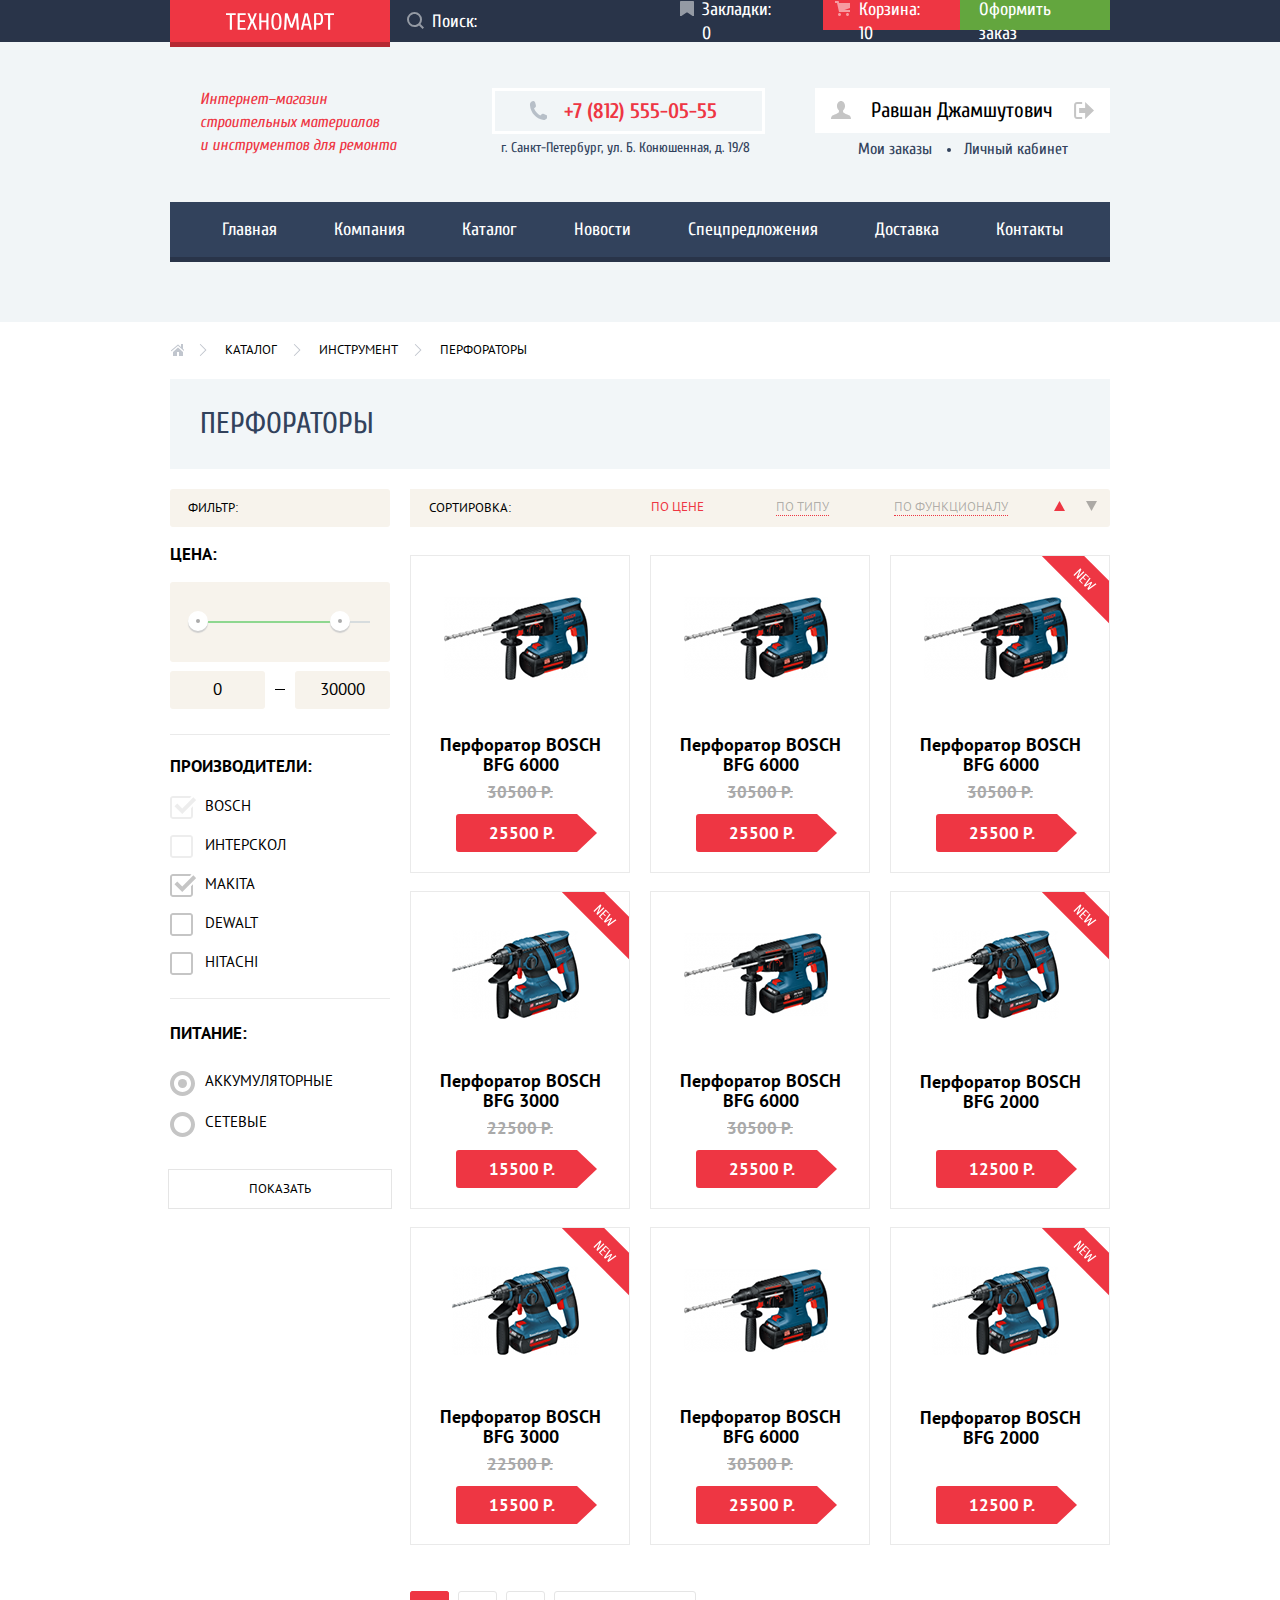
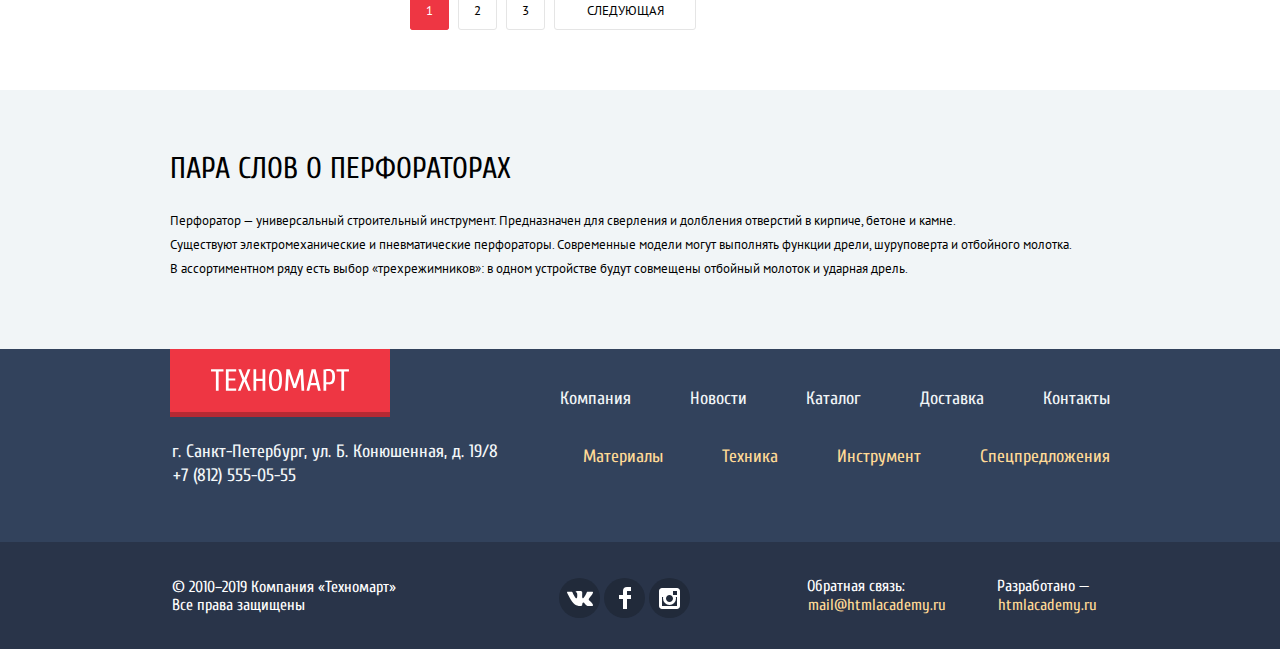
==== commit e2a07c16: "Правки после проверки" ====
--- a/catalog.html
+++ b/catalog.html
@@ -58,7 +58,8 @@
               </svg>
               Равшан Джамшутович
             </a>
-            <a href="index.html" class="page-header__logout-link">    
+            <a href="index.html" class="page-header__logout-link">
+              <span class="visually-hidden">Выход</span>
               <svg class="page-header__logout-picture--catalog"
                 xmlns="http://www.w3.org/2000/svg" width="21" height="17" viewBox="0 0 21 17">
                 <path d="M21 8.5L12.125 0v6h-6v5h6v6z"/>
@@ -164,7 +165,7 @@
                 <li class="filter-checkbox__item">    
                   <label class="filter-checkbox__label" for="filter-interscol">
                     <input class="visually-hidden filter-checkbox__input" type="checkbox" name="interscol"
-                      id="filter-interscol">
+                      id="filter-interscol" disabled>
                       <span class="filter-checkbox__box"></span>
                       интерскол
                   </label>
@@ -541,6 +542,6 @@
         </div>
       </div>
     </footer>
-
+    <script src="js/javascript.js"></script>
   </body>
 </html>--- a/css/style.css
+++ b/css/style.css
@@ -765,6 +765,7 @@
   position: relative;
   width: 620px;
   height: 266px;
+  background-color: var(--basic-greylight);
 }
 
 .intro-slider__item--active {
